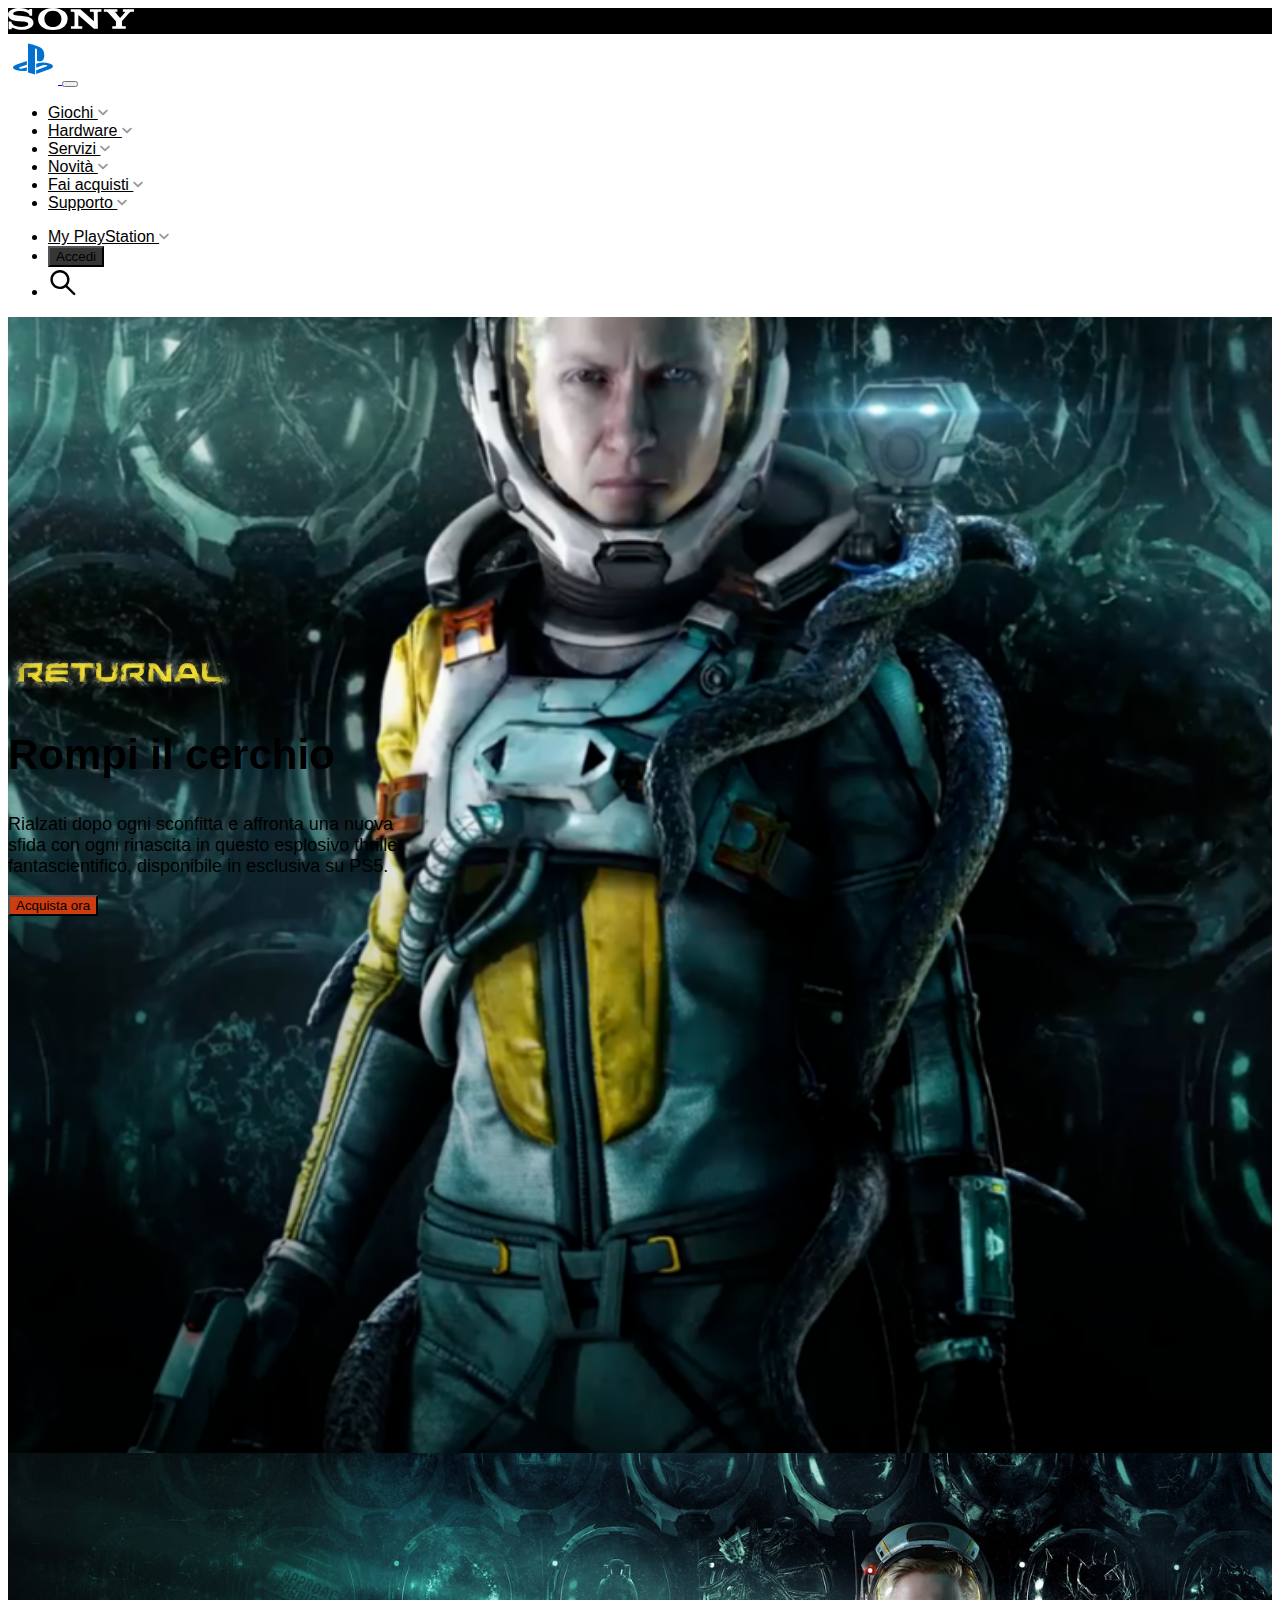
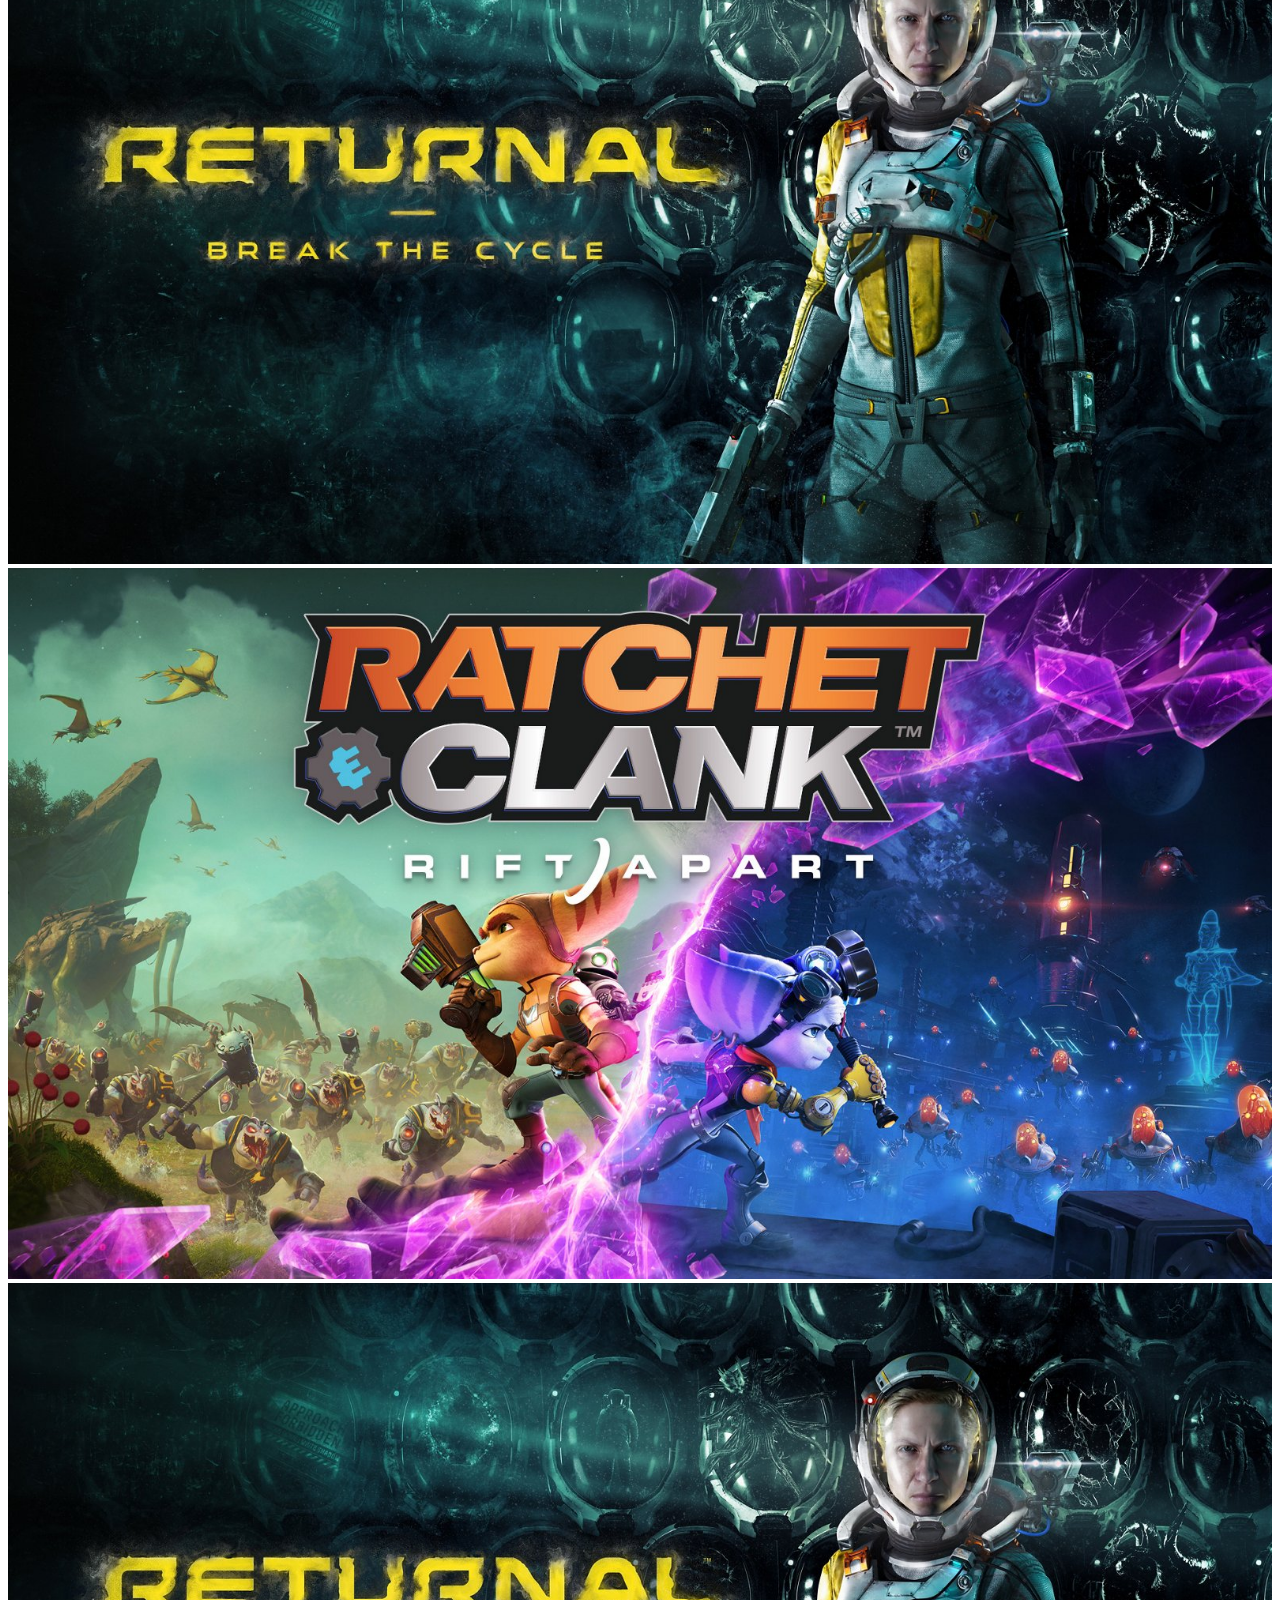
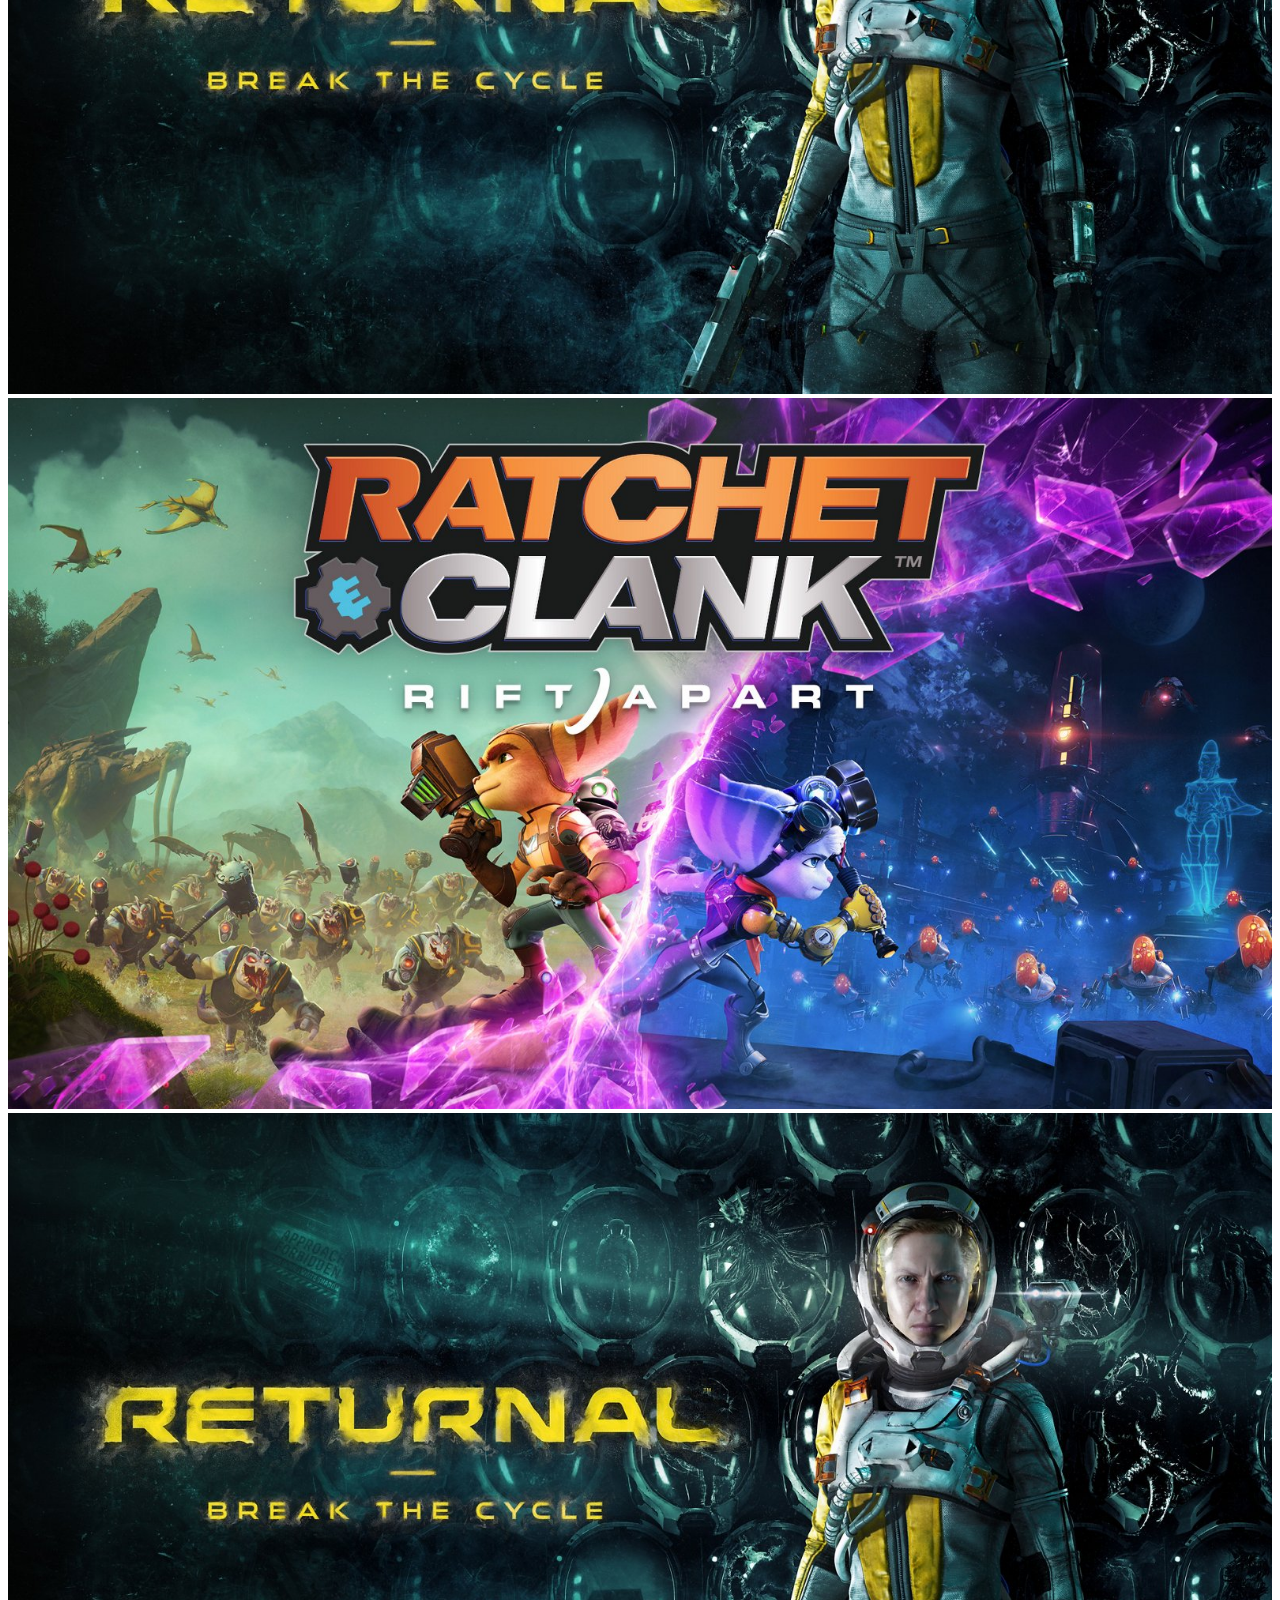
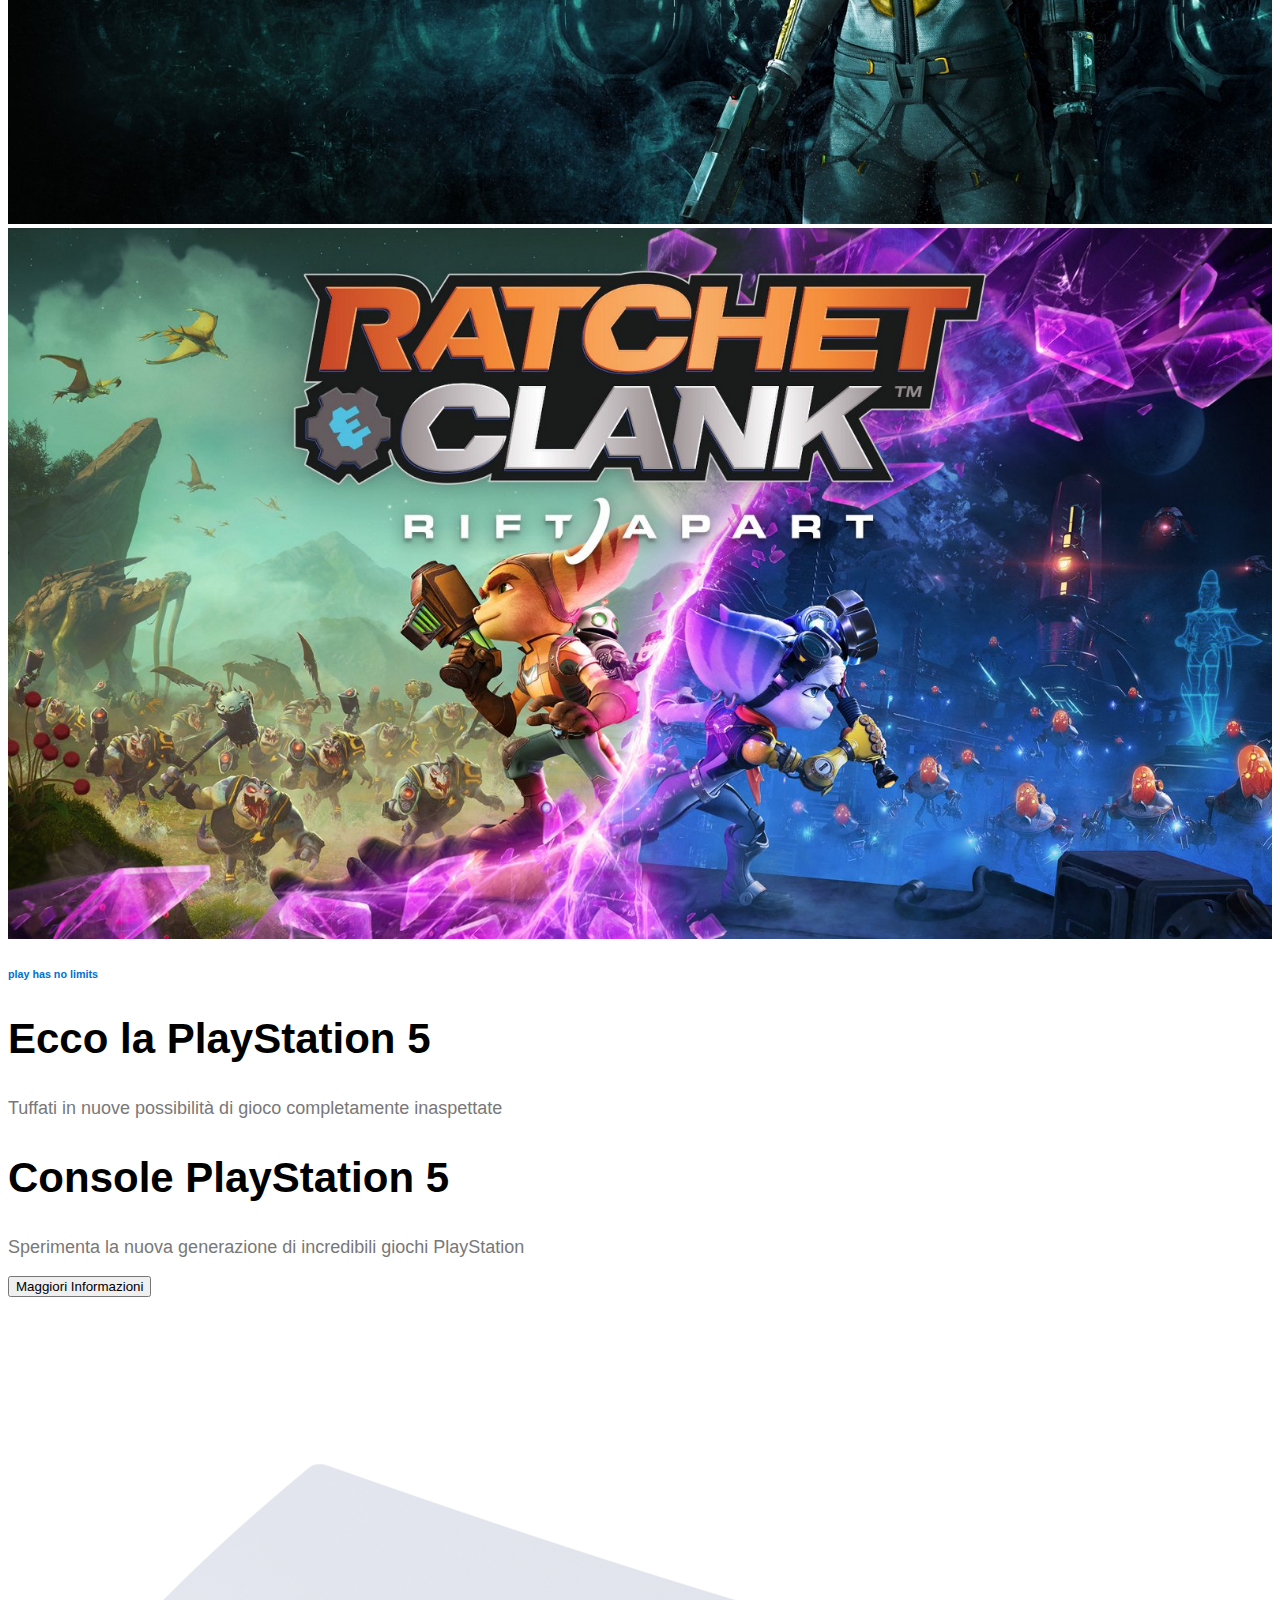
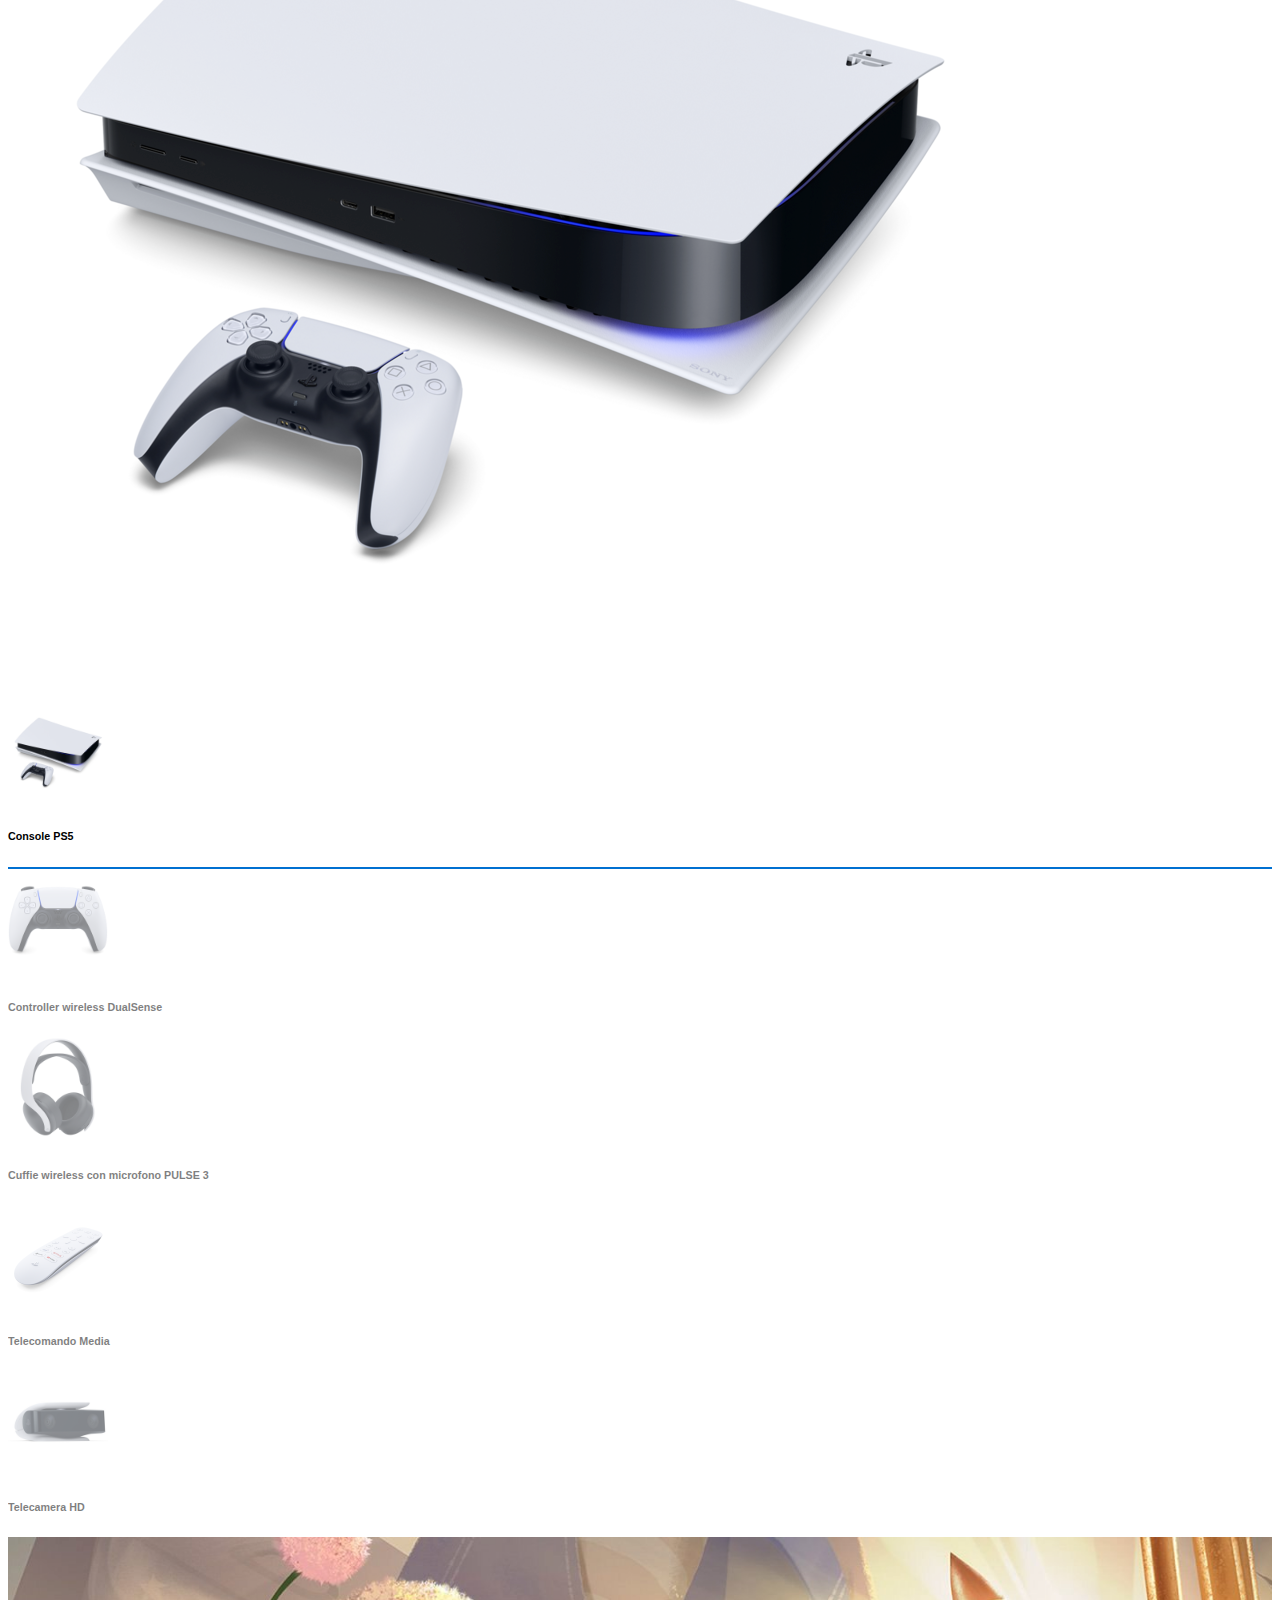
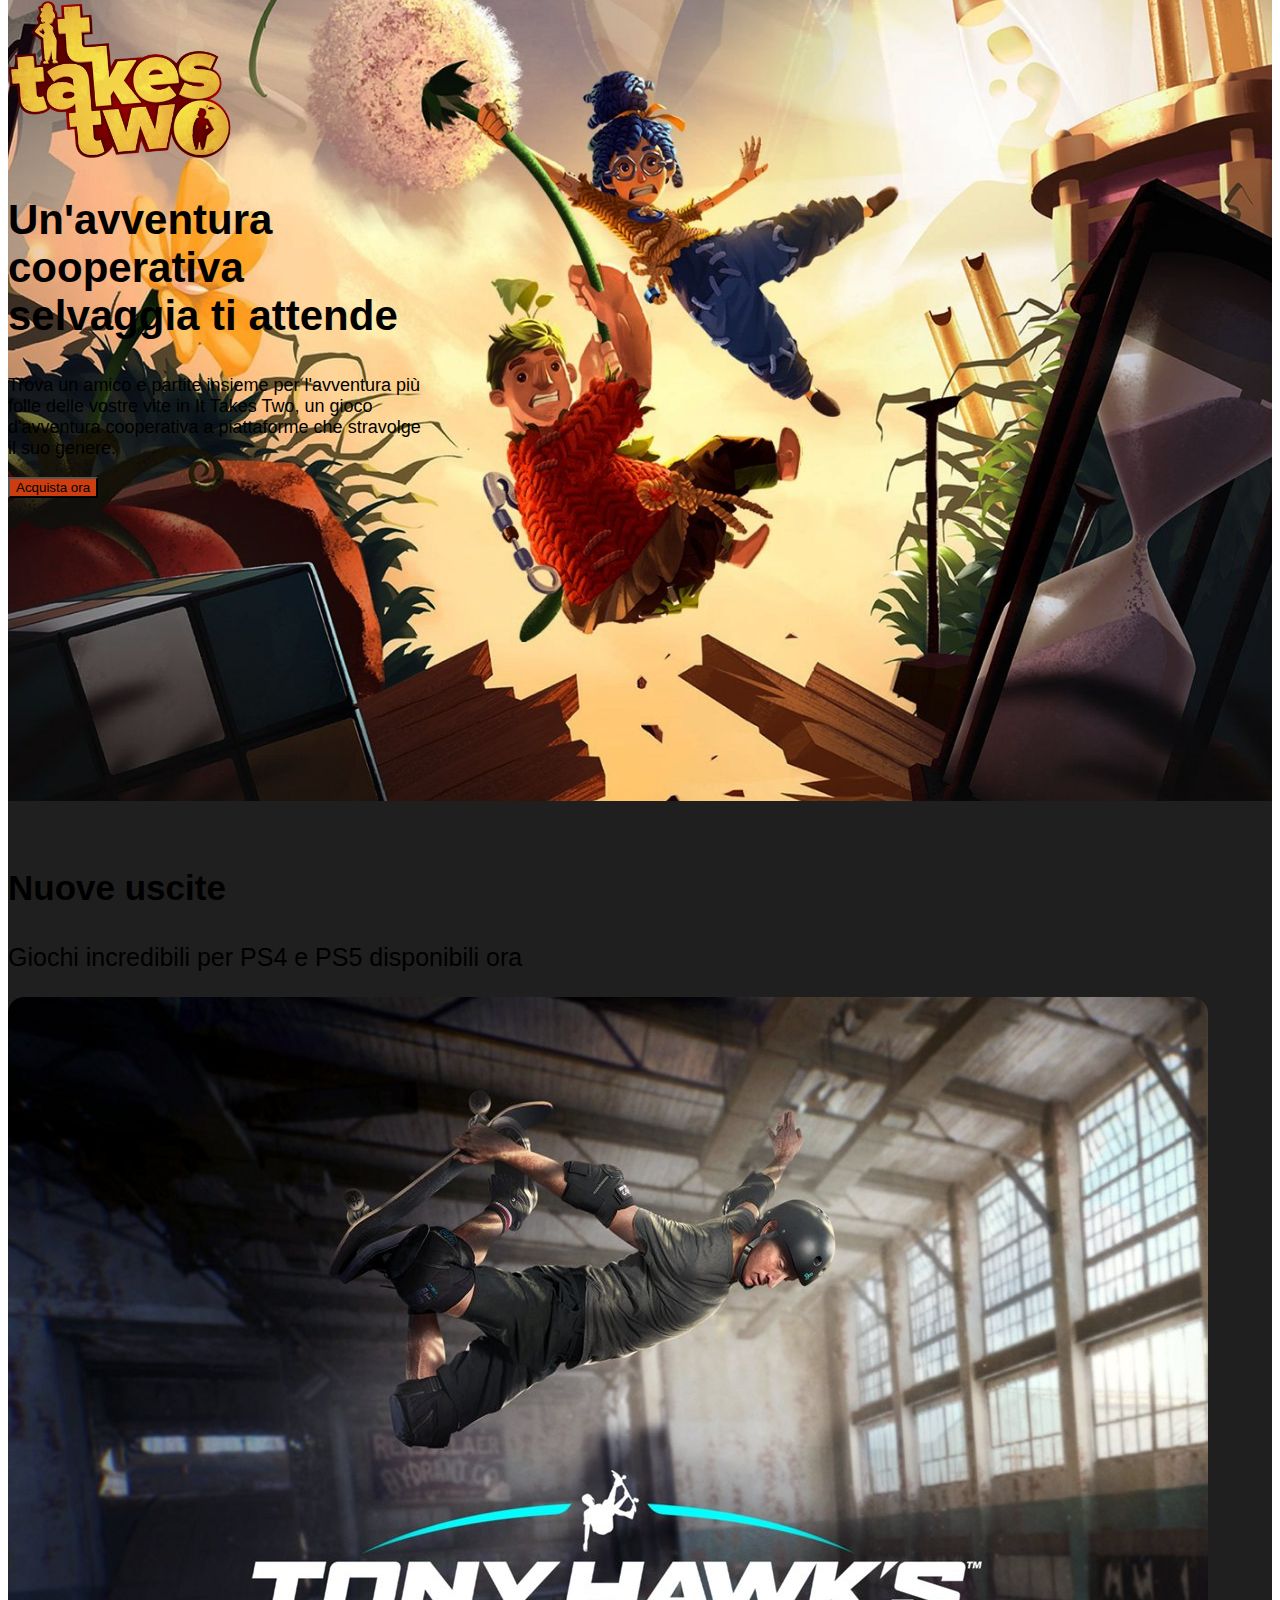
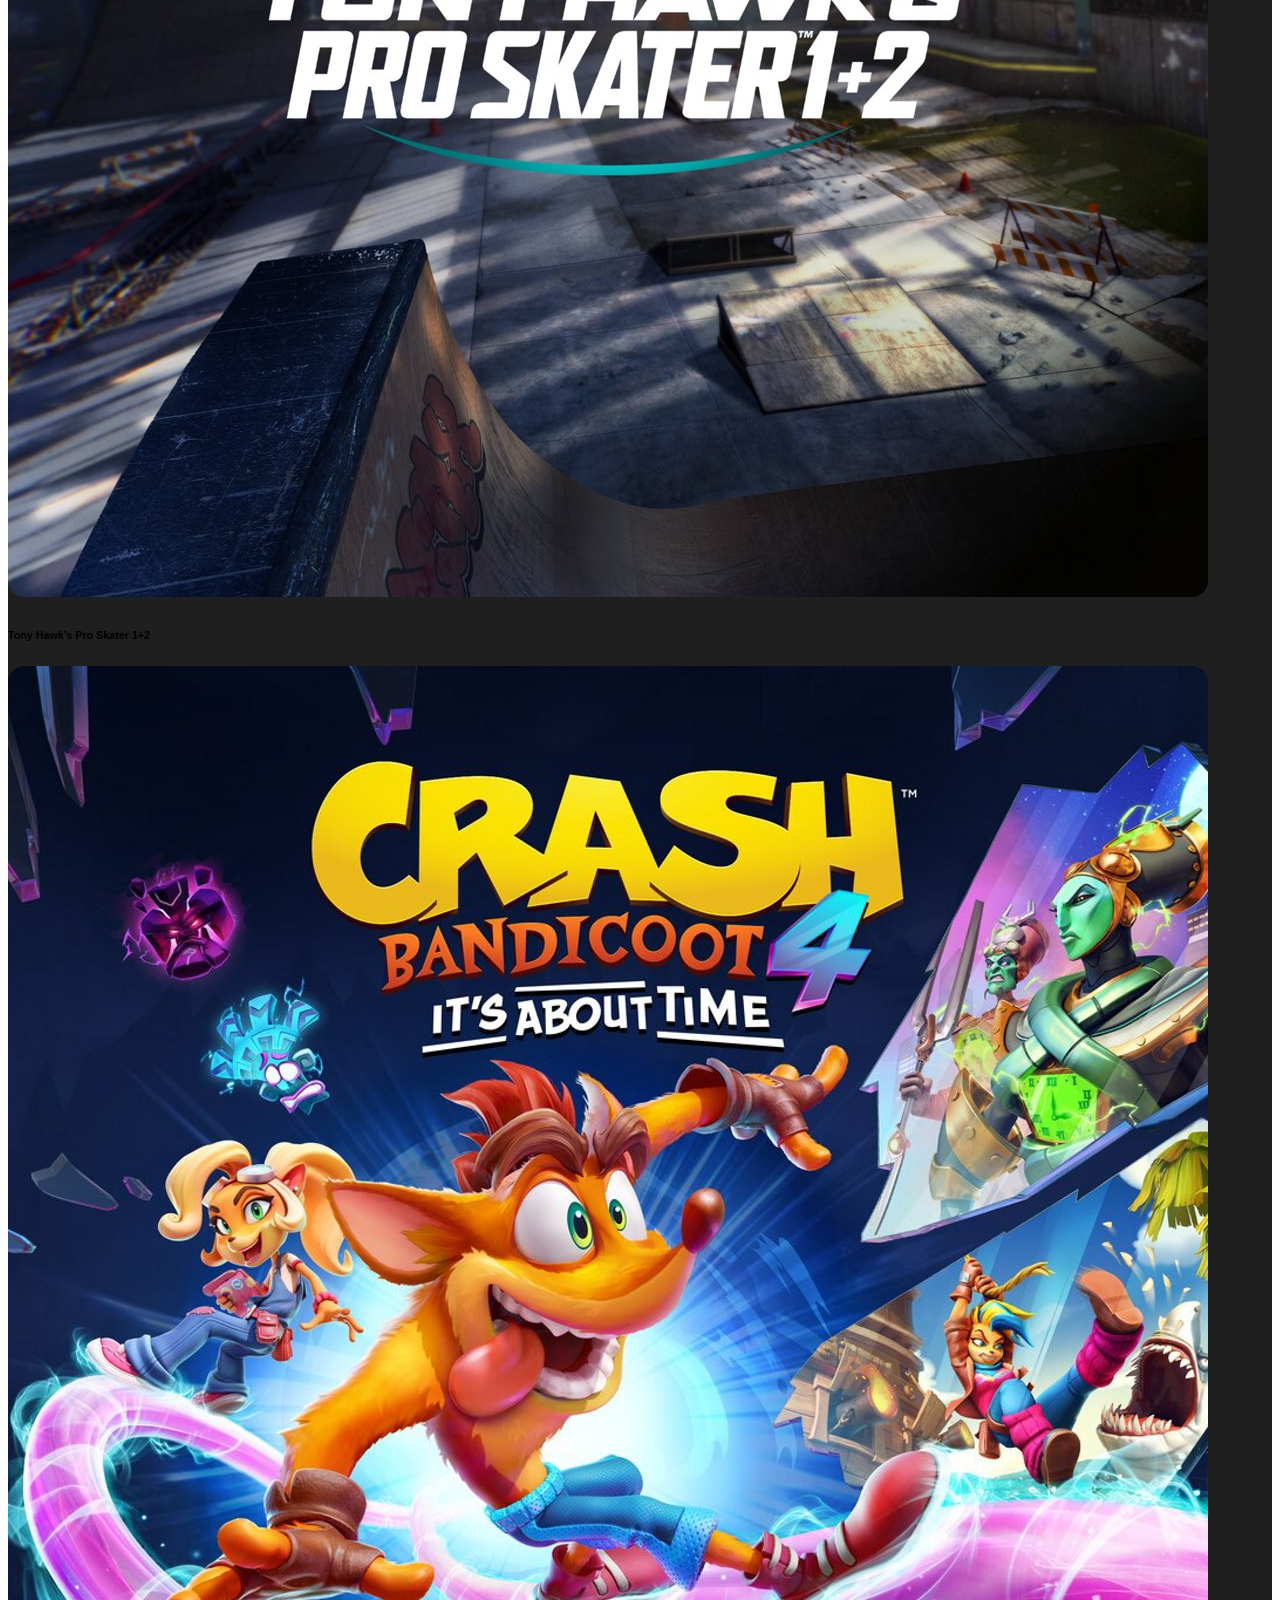
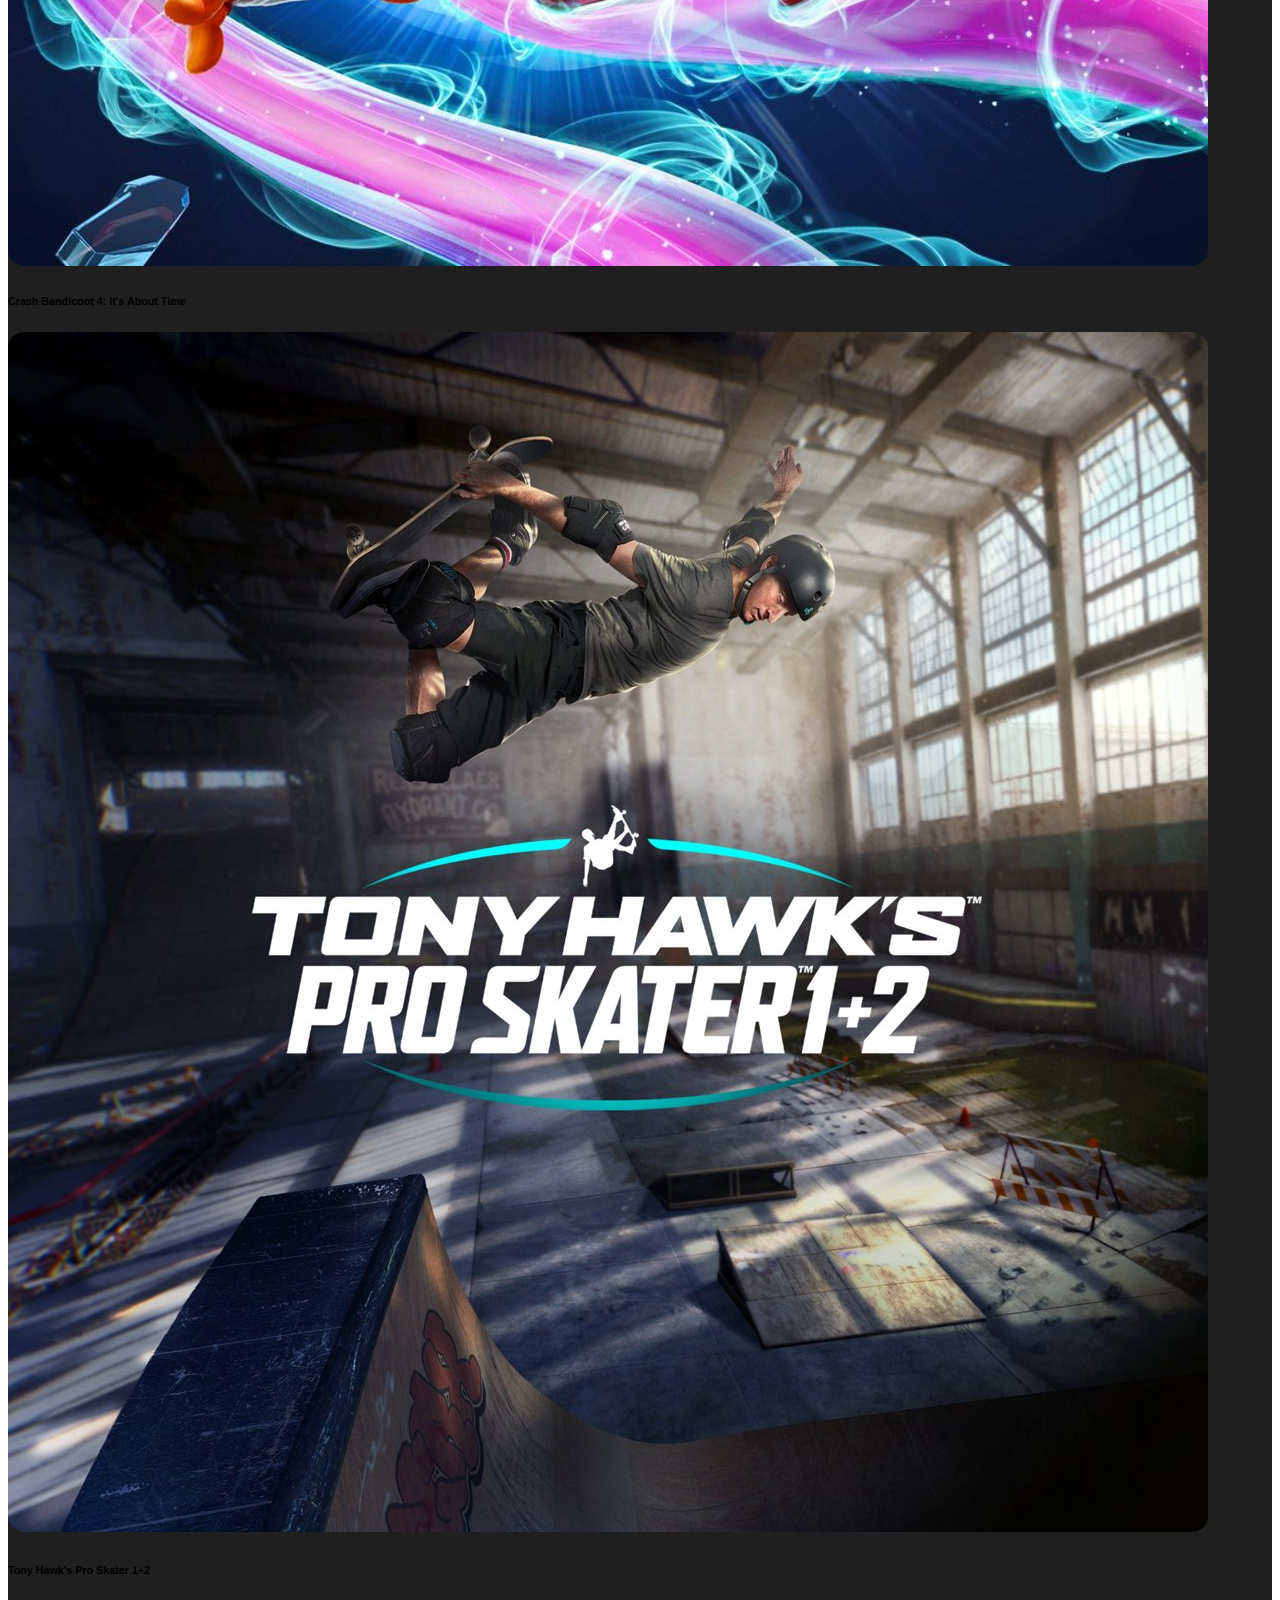
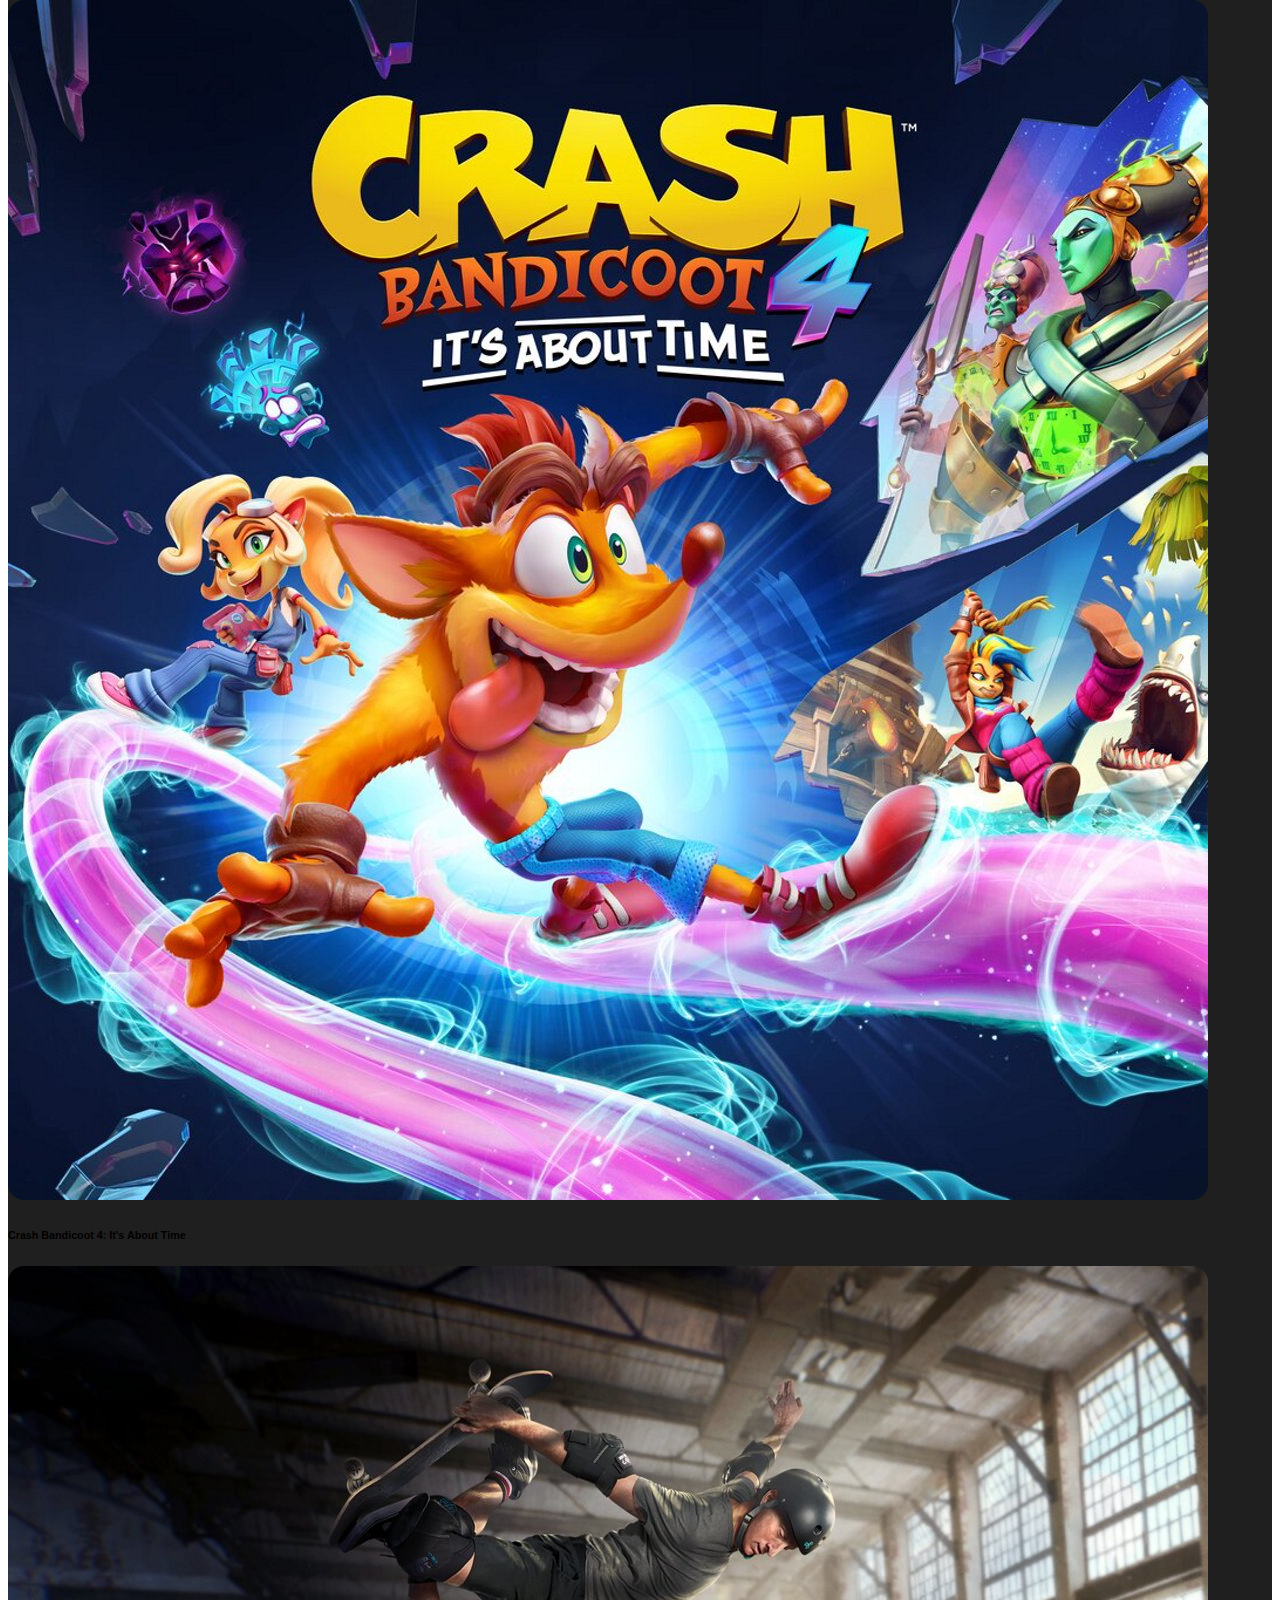
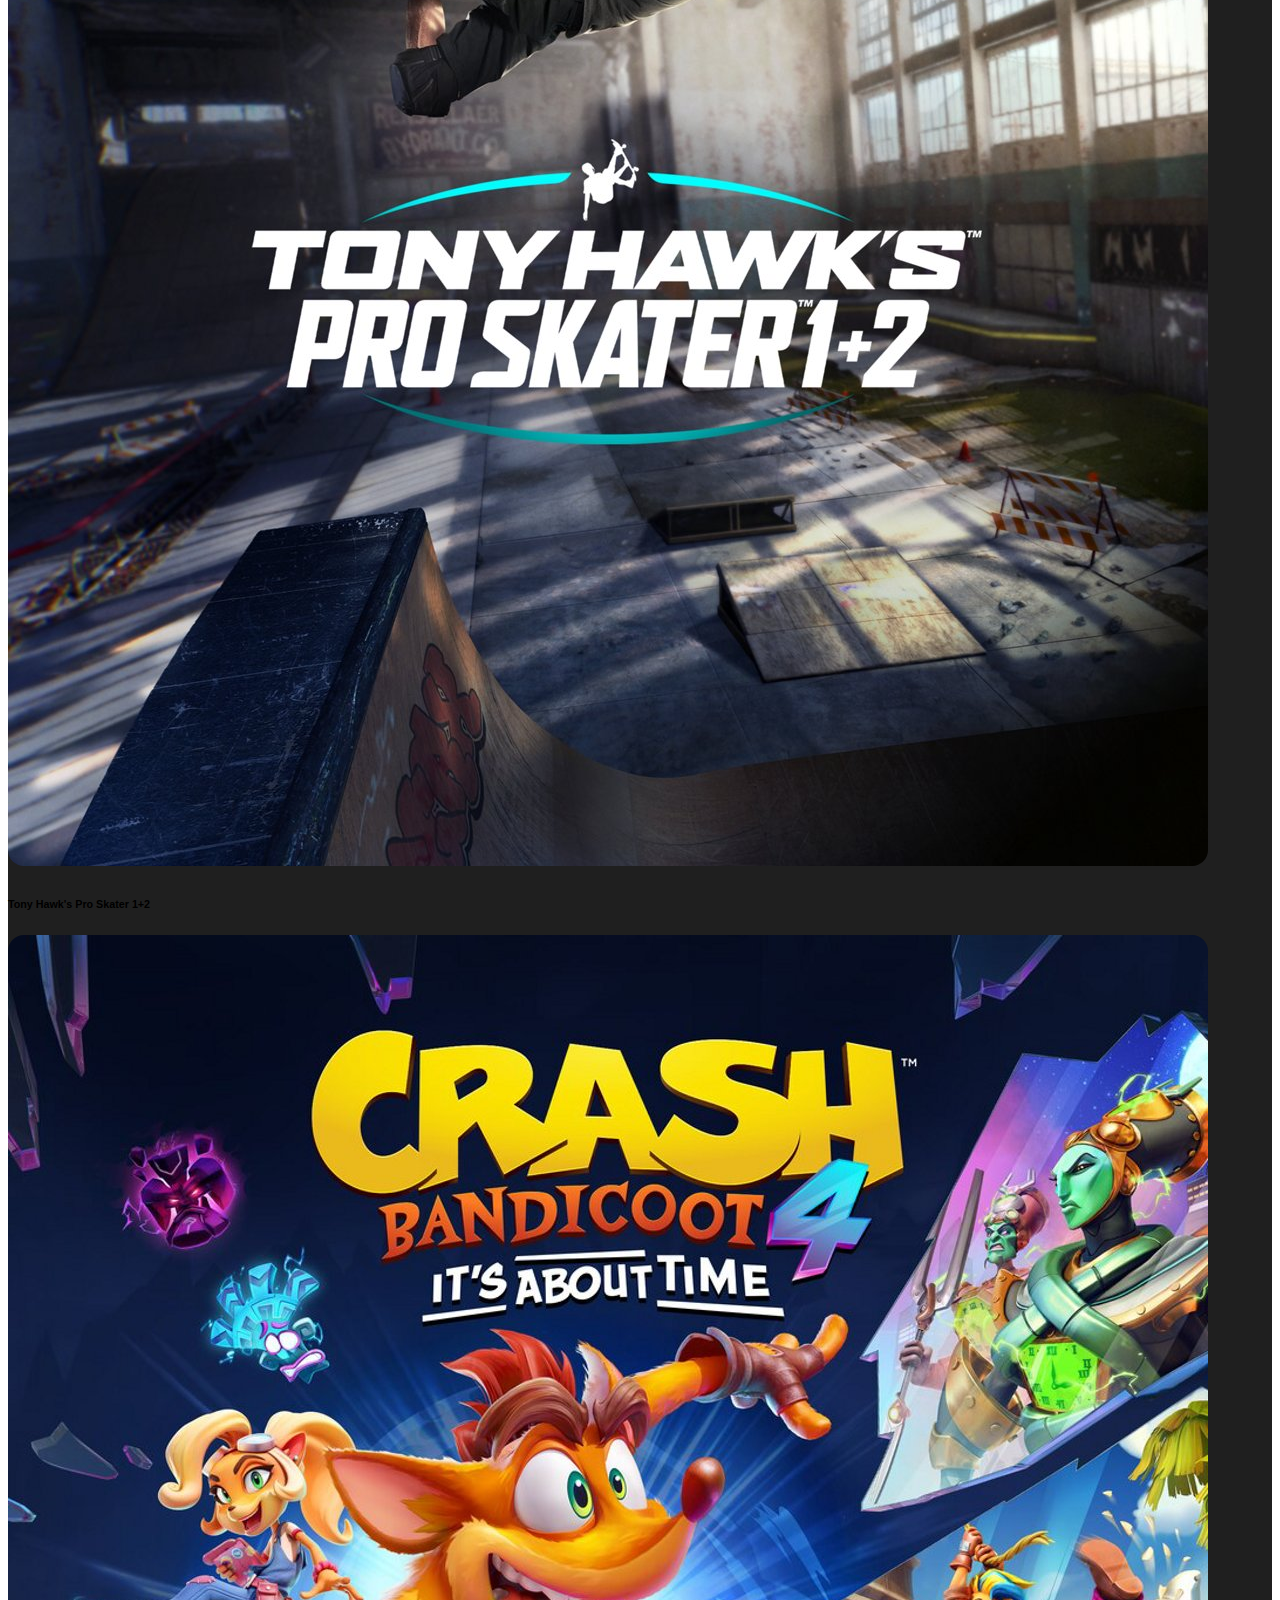
==== index.html @ 647ecffd "Playstation: Add new release section +  fix tm bug" ====
<!DOCTYPE html>
<html lang="en">

<head>
    <meta charset="UTF-8">
    <meta http-equiv="X-UA-Compatible" content="IE=edge">
    <meta name="viewport" content="width=device-width, initial-scale=1.0">
    <title>Playstation</title>
    <!-- CDN BootStrap -->
    <link href="https://cdn.jsdelivr.net/npm/bootstrap@5.2.1/dist/css/bootstrap.min.css" rel="stylesheet"
        integrity="sha384-iYQeCzEYFbKjA/T2uDLTpkwGzCiq6soy8tYaI1GyVh/UjpbCx/TYkiZhlZB6+fzT" crossorigin="anonymous">
    <!-- CDN FontAwesome -->
    <link rel="stylesheet" href="https://use.fontawesome.com/releases/v5.1.1/css/all.css"
        integrity="sha384-O8whS3fhG2OnA5Kas0Y9l3cfpmYjapjI0E4theH4iuMD+pLhbf6JI0jIMfYcK3yZ" crossorigin="anonymous">
    <!-- My style -->
    <link rel="stylesheet" href="./assets/css/style.css">
</head>

<body>
    <header id="site_header">
        <div class="header_top text-end p-1 p-md-2 p-lg-3">
            <img src="./assets/img/sony_logo.svg" alt="">
        </div>
        <nav class="navbar navbar-expand-lg bg_white">
            <div class="container-fluid">
                <a class="navbar-brand" href="#">
                    <img src="./assets/img/play_logo.svg" alt="">
                </a>
                <button class="navbar-toggler" type="button" data-bs-toggle="collapse"
                    data-bs-target="#navbarSupportedContent" aria-controls="navbarSupportedContent"
                    aria-expanded="false" aria-label="Toggle navigation">
                    <span class="navbar-toggler-icon"></span>
                </button>
                <div class="collapse navbar-collapse" id="navbarSupportedContent">
                    <ul class="navbar-nav me-auto">
                        <li class="nav-item">
                            <a class="nav-link text_black" href="#">Giochi <img
                                    src="./assets/img/chevron-down-solid.svg" alt=""></a>
                        </li>
                        <li class="nav-item">
                            <a class="nav-link text_black" href="#">Hardware <img
                                    src="./assets/img/chevron-down-solid.svg" alt=""></a>
                        </li>
                        <li class="nav-item">
                            <a class="nav-link text_black" href="#">Servizi <img
                                    src="./assets/img/chevron-down-solid.svg" alt=""></a>
                        </li>
                        <li class="nav-item">
                            <a class="nav-link text_black" href="#">Novità <img
                                    src="./assets/img/chevron-down-solid.svg" alt=""></a>
                        </li>
                        <li class="nav-item">
                            <a class="nav-link text_black" href="#">Fai acquisti <img
                                    src="./assets/img/chevron-down-solid.svg" alt=""></a>
                        </li>
                        <li class="nav-item">
                            <a class="nav-link text_black" href="#">Supporto <img
                                    src="./assets/img/chevron-down-solid.svg" alt=""></a>
                        </li>
                    </ul>
                    <ul class="navbar-nav ms-auto align-items-baseline">
                        <li class="nav-item">
                            <a class="nav-link text_black" href="#">My PlayStation <img
                                    src="./assets/img/chevron-down-solid.svg" alt=""></a>
                        </li>
                        <li class="nav-item">
                            <a class="nav-link" href="#">
                                <button type="button" class="btn rounded-pill btn-dark btn_login">Accedi</button>
                            </a>
                        </li>
                        <li class="nav-item">
                            <a class="nav-link" href="#"><img class="lens" src="./assets/img/lens.svg" alt=""></a>
                        </li>
                    </ul>
                </div>
            </div>
        </nav>
    </header>
    <!-- /#site_header -->
    <main id="site_main">
        <section class="jumbotron text-white">
            <div class="container">
                <img src="./assets/img/returnal-hero-banner-logo.png" alt="">
                <div class="jumbo_text">
                    <h2 class="my-5">Rompi il cerchio</h2>
                    <p class="p_size">Rialzati dopo ogni sconfitta e affronta una nuova sfida con ogni rinascita in
                        questo esplosivo thriller fantascientifico, disponibile in esclusiva su PS5.</p>
                    <button type="button" class="btn btn-lg rounded-pill btn-danger btn_accent mt-5 mt-lg-4">Acquista
                        ora</button>
                </div>
            </div>
        </section>
        <!-- /.jumbotron -->
        <div class="carosel py-5">
            <div class="container">
                <div class="row row-cols-2 row-cols-sm-3 row-cols-lg-6 gy-3">
                    <div class="col">
                        <div class="game rounded-5 border-primary border border-2 p-1">
                            <img src="./assets/img/returnal-listing-thumb-01-ps5.jpg" class="rounded-5" alt="">
                        </div>
                    </div>
                    <div class="col">
                        <div class="game">
                            <img src="./assets/img/ratchet-and-clank-rift-apart-keyart.jpg" class="rounded-5" alt="">
                        </div>
                    </div>
                    <div class="col">
                        <div class="game">
                            <img src="./assets/img/returnal-listing-thumb-01-ps5.jpg" class="rounded-5" alt="">
                        </div>
                    </div>
                    <div class="col">
                        <div class="game">
                            <img src="./assets/img/ratchet-and-clank-rift-apart-keyart.jpg" class="rounded-5" alt="">
                        </div>
                    </div>
                    <div class="col">
                        <div class="game">
                            <img src="./assets/img/returnal-listing-thumb-01-ps5.jpg" class="rounded-5" alt="">
                        </div>
                    </div>
                    <div class="col">
                        <div class="game">
                            <img src="./assets/img/ratchet-and-clank-rift-apart-keyart.jpg" class="rounded-5" alt="">
                        </div>
                    </div>
                </div>
            </div>
        </div>
        <!-- /.carosel -->
        <section class="play5 text-center mb-5">
            <h6 class="text-uppercase text_primary">play has no limits</h6>
            <h2>Ecco la PlayStation 5</h2>
            <p class="p_gray p_size pt-3">Tuffati in nuove possibilità di gioco completamente inaspettate</p>
            <div class="container">
                <div class="row">
                    <div class="col-12 col-md-4">
                        <div class="play5_text text-start">
                            <h2 class="mt-5">Console PlayStation 5</h2>
                            <p class="p_gray p_size py-3">Sperimenta la nuova generazione di incredibili giochi
                                PlayStation</p>
                            <button type="button" class="btn rounded-pill btn-primary">Maggiori Informazioni</button>
                        </div>
                    </div>
                    <div class="col-12 col-md-8">
                        <div class="console">
                            <img src="./assets/img/playstation-5-thumb.png" alt="">
                        </div>
                    </div>
                </div>
                <div class="row row-cols-3 row-cols-md-5">
                    <div class="col active">
                        <div class="play5_thumb active">
                            <img src="./assets/img/playstation-5-thumb.png" alt="">
                            <h6 class="my-2">Console PS5</h6>
                        </div>
                    </div>
                    <div class="col">
                        <div class="play5_thumb opacity">
                            <img src="./assets/img/joypad-thumb.png" alt="">
                            <h6 class="my-2">Controller wireless DualSense<i class="fas fa-trademark"></i></h6>
                        </div>
                    </div>
                    <div class="col">
                        <div class="play5_thumb opacity">
                            <img src="./assets/img/headset-thumb.png" alt="">
                            <h6 class="my-2">Cuffie wireless con microfono PULSE 3<i class="fas fa-trademark"></i></h6>
                        </div>
                    </div>
                    <div class="col">
                        <div class="play5_thumb opacity">
                            <img src="./assets/img/remote-thumb.png" alt="">
                            <h6 class="my-2">Telecomando Media</h6>
                        </div>
                    </div>
                    <div class="col">
                        <div class="play5_thumb opacity">
                            <img src="./assets/img/camera-thumb.jpg" alt="">
                            <h6 class="my-2">Telecamera HD</h6>
                        </div>
                    </div>
                </div>
            </div>
        </section>
        <!-- /.play5 -->
        <section class="takes_two text-white">
            <div class="container">
                <img src="./assets/img/it-takes-two-logo.png" alt="">
                <div class="jumbo_text">
                    <h2 class="my-5">Un'avventura cooperativa selvaggia ti attende</h2>
                    <p class="p_size">Trova un amico e partite insieme per l'avventura più folle delle vostre vite in It
                        Takes Two, un gioco d'avventura cooperativa a piattaforme che stravolge il suo genere.</p>
                    <button type="button" class="btn btn-lg rounded-pill btn-danger btn_accent mt-5 mt-lg-4">Acquista
                        ora</button>
                </div>
            </div>
        </section>
        <!-- /.takestwo -->
        <section class="new_releases text-white">
            <div class="container">
                <h3>Nuove uscite</h3>
                <p class="pb-2 pb-md-4">Giochi incredibili per PS4 e PS5 disponibili ora</p>
                <div class="row row-cols-2 row-cols-sm-3 row-cols-lg-6 gy-5">
                    <div class="col">
                        <div class="img_release">
                            <img src="./assets/img/tony-hawks-pro-skater-1-2-store-art.jpg" alt="">
                            <h6 class="pt-2">Tony Hawk's<i class="fas fa-trademark"></i> Pro Skater<i class="fas fa-trademark"></i> 1+2</h6>
                        </div>
                    </div>
                    <div class="col">
                        <div class="img_release">
                            <img src="./assets/img/crash-bandicoot-4-its-about-time-store-art.jpg" alt="">
                            <h6 class="pt-2">Crash Bandicoot 4: It's About Time</h6>
                        </div>
                    </div>
                    <div class="col">
                        <div class="img_release">
                            <img src="./assets/img/tony-hawks-pro-skater-1-2-store-art.jpg" alt="">
                            <h6 class="pt-2">Tony Hawk's<i class="fas fa-trademark"></i> Pro Skater<i class="fas fa-trademark"></i> 1+2</h6>
                        </div>
                    </div>
                    <div class="col">
                        <div class="img_release">
                            <img src="./assets/img/crash-bandicoot-4-its-about-time-store-art.jpg" alt="">
                            <h6 class="pt-2">Crash Bandicoot 4: It's About Time</h6>
                        </div>
                    </div>
                    <div class="col">
                        <div class="img_release">
                            <img src="./assets/img/tony-hawks-pro-skater-1-2-store-art.jpg" alt="">
                            <h6 class="pt-2">Tony Hawk's<i class="fas fa-trademark"></i> Pro Skater<i class="fas fa-trademark"></i> 1+2</h6>
                        </div>
                    </div>
                    <div class="col">
                        <div class="img_release">
                            <img src="./assets/img/crash-bandicoot-4-its-about-time-store-art.jpg" alt="">
                            <h6 class="pt-2">Crash Bandicoot 4: It's About Time</h6>
                        </div>
                    </div>
                    <div class="col">
                        <div class="img_release">
                            <img src="./assets/img/tony-hawks-pro-skater-1-2-store-art.jpg" alt="">
                            <h6 class="pt-2">Tony Hawk's<i class="fas fa-trademark"></i> Pro Skater<i class="fas fa-trademark"></i> 1+2</h6>
                        </div>
                    </div>
                    <div class="col">
                        <div class="img_release">
                            <img src="./assets/img/crash-bandicoot-4-its-about-time-store-art.jpg" alt="">
                            <h6 class="pt-2">Crash Bandicoot 4: It's About Time</h6>
                        </div>
                    </div>
                    <div class="col">
                        <div class="img_release">
                            <img src="./assets/img/tony-hawks-pro-skater-1-2-store-art.jpg" alt="">
                            <h6 class="pt-2">Tony Hawk's<i class="fas fa-trademark"></i> Pro Skater<i class="fas fa-trademark"></i> 1+2</h6>
                        </div>
                    </div>
                    <div class="col">
                        <div class="img_release">
                            <img src="./assets/img/crash-bandicoot-4-its-about-time-store-art.jpg" alt="">
                            <h6 class="pt-2">Crash Bandicoot 4: It's About Time</h6>
                        </div>
                    </div>
                    <div class="col">
                        <div class="img_release">
                            <img src="./assets/img/tony-hawks-pro-skater-1-2-store-art.jpg" alt="">
                            <h6 class="pt-2">Tony Hawk's<i class="fas fa-trademark"></i> Pro Skater<i class="fas fa-trademark"></i> 1+2</h6>
                        </div>
                    </div>
                    <div class="col">
                        <div class="img_release">
                            <img src="./assets/img/crash-bandicoot-4-its-about-time-store-art.jpg" alt="">
                            <h6 class="pt-2">Crash Bandicoot 4: It's About Time</h6>
                        </div>
                    </div>
                </div>
            </div>
        </section>
        <!-- /.new_releases -->
        <section class="play4">
            <div class="container">
                <div class="row row-cols-1 row-cols-md-3">
                    <div class="col"></div>
                    <div class="col"></div>
                    <div class="col"></div>
                </div>
            </div>
        </section>
        <!-- /.play4 -->
        <section class="play_plus">
            <div class="container">
                <div class="row">
                    <div class="col"></div>
                    <div class="col d-none d-md-block"></div>
                </div>
            </div>
        </section>
        <!-- /.play_plus -->
        <section class="playstore">
            <div class="container">
                <div class="row row-cols-1 row-cols-md-3">
                    <div class="col"></div>
                    <div class="col"></div>
                    <div class="col"></div>
                </div>
            </div>
        </section>
        <!-- /.playstore -->
        <section class="play_now">
            <div class="container">
                <div class="row">
                    <div class="col"></div>
                    <div class="col d-none d-md-block"></div>
                </div>
            </div>
        </section>
        <!-- /.play_now -->
        <section class="social">
            <div class="container">
                <div class="row row-cols-2 row-cols-sm-4">
                    <div class="col"></div>
                    <div class="col"></div>
                    <div class="col"></div>
                    <div class="col"></div>
                </div>
            </div>
        </section>
        <!-- /.social -->
    </main>
    <!-- /#site_main -->
    <footer id="site_footer">
        <div class="container">
            <div class="row row-cols-1 row-cols-lg-2">
                <div class="col"></div>
                <div class="col">
                    <div class="row row-cols-1 row-cols-md-3">
                        <div class="col"></div>
                        <div class="col"></div>
                        <div class="col"></div>
                    </div>
                </div>
                <div class="col"></div>
            </div>
        </div>
    </footer>
    <!-- /#site_footer -->


    <!-- CDN Javascript -->
    <script src="https://cdn.jsdelivr.net/npm/bootstrap@5.2.1/dist/js/bootstrap.bundle.min.js"
        integrity="sha384-u1OknCvxWvY5kfmNBILK2hRnQC3Pr17a+RTT6rIHI7NnikvbZlHgTPOOmMi466C8"
        crossorigin="anonymous"></script>
</body>

</html>
---- assets/css/style.css ----
/* #region common rules */
:root {
    --ps-primary_footer: #00439C;
    --ps-primary_subtitle: #0070D1;
    --ps-primary_button: #2D64E6;
    --ps-now: #161C3B;
    --ps-accent: #CD3D0F;
    --ps-darker: #000000;
    --ps-dark_exit: #1F1F1F;
    --ps-dark_login: #363636;
    --ps-light_para: #787878;
    --ps-light_plus: #BEBCBB;
    --ps-light_plus_btn: #D9DADC;
    --ps-lighter: #ffffff;
}

img {
    max-width: 100%;
}

body {
    font-family: Arial, Helvetica, sans-serif;
}

h2 {
    font-size: 47px;
}

h3 {
    font-size: 35px;
}

/* #endregion common rules */

/* #region Utilities */

.bg_white {
    background-color: var(--ps-lighter);
}

.text_black {
    color: var(--ps-darker);
}

.btn_login {
    background-color: var(--ps-dark_login);
}

.btn_accent {
    background-color: var(--ps-accent);
}

.p_size {
    font-size: 18px;
}

.p_gray {
    color: var(--ps-light_para);
}

.text_primary {
    color: var(--ps-primary_subtitle);
}

.opacity {
    opacity: 0.5;
}

/* #endregion Utilities */

/* #region Header */
.header_top {
    background-color: var(--ps-darker);
}

.header_top img {
    width: 10%;
}

.nav-item img {
    width: 10px;
}

.nav-link .lens {
    width: 30px;
}

/* #endregion Header */

/* #region Main */
.jumbotron,
.takes_two {
    height: 800px;
    background-repeat: no-repeat;
    background-position: center;
    background-size: cover;
}

.jumbotron {
    background-image: url(../img/jumbo-bg.png);
    padding-top: 21rem;
}

.jumbotron img,
.takes_two img {
    width: 60%;
}

.play5_thumb h6{
    display: none;
}

.play5_thumb.active{
    border-bottom: 2px solid var(--ps-primary_subtitle);
}

.fa-trademark{
    font-size: 9px;
    vertical-align: super;
}

.takes_two {
    background-image: url(../img/it-takes-two-hero-banner-desktop.jpg);
    padding-top: 4rem;
}

.new_releases {
    background-color: var(--ps-dark_exit);
    padding-top: 2rem;
    padding-bottom: 4rem;
}

.new_releases p {
    font-size: 25px;
}

.img_release img{
    border-radius: 1rem;
}

.play_plus {
    background-color: var(--ps-light_plus);
}

.play_now {
    background-color: var(--ps-now);
}


/* #endregion Main */

/* #region Footer */
footer {
    background-color: var(--ps-primary_footer);
}

/* #endregion Footer */

/* #region Debug */
.debug .header_top {
    height: 30px;
}

.debug .navbar {
    height: 50px;
}

.debug .jumbotron {
    height: 400px;
    background-color: pink;
}

.debug .carosel {
    height: 200px;
}

.debug .col {
    height: 40px;
    background-color: red;
    border: 1px solid;
}

.debug .play5 {
    height: 400px;
}

.debug .takes_two {
    height: 400px;
    background-color: #0070D1;
}

/* #endregion Debug */

/* region Responsive */
@media screen and (min-width: 576px) {
    h2 {
        font-size: 41px;
    }
}

@media screen and (min-width: 768px) {
    h2 {
        font-size: 36px;
    }

    h3 {
        font-size: 30px;
    }

    .play5_thumb.active{
        border-bottom: 0;
    }

    .col.active{
        border-bottom: 2px solid var(--ps-primary_subtitle);
    }

    .play5_thumb h6{
        display: block;
    }

    .play5_thumb img {
        width: 100px;
    }

}

@media screen and (min-width: 992px) {

    .jumbotron img,
    .takes_two img {
        width: 225px;
    }

    .jumbotron p,
    .takes_two p,
    .takes_two h2 {
        width: 33%;
    }

    h2 {
        font-size: 42px;
    }

    .play5 .col-12.col-md-4 {
        align-self: center;
    }

    h3 {
        font-size: 35px;
    }
}

/* #endregion Responsive */
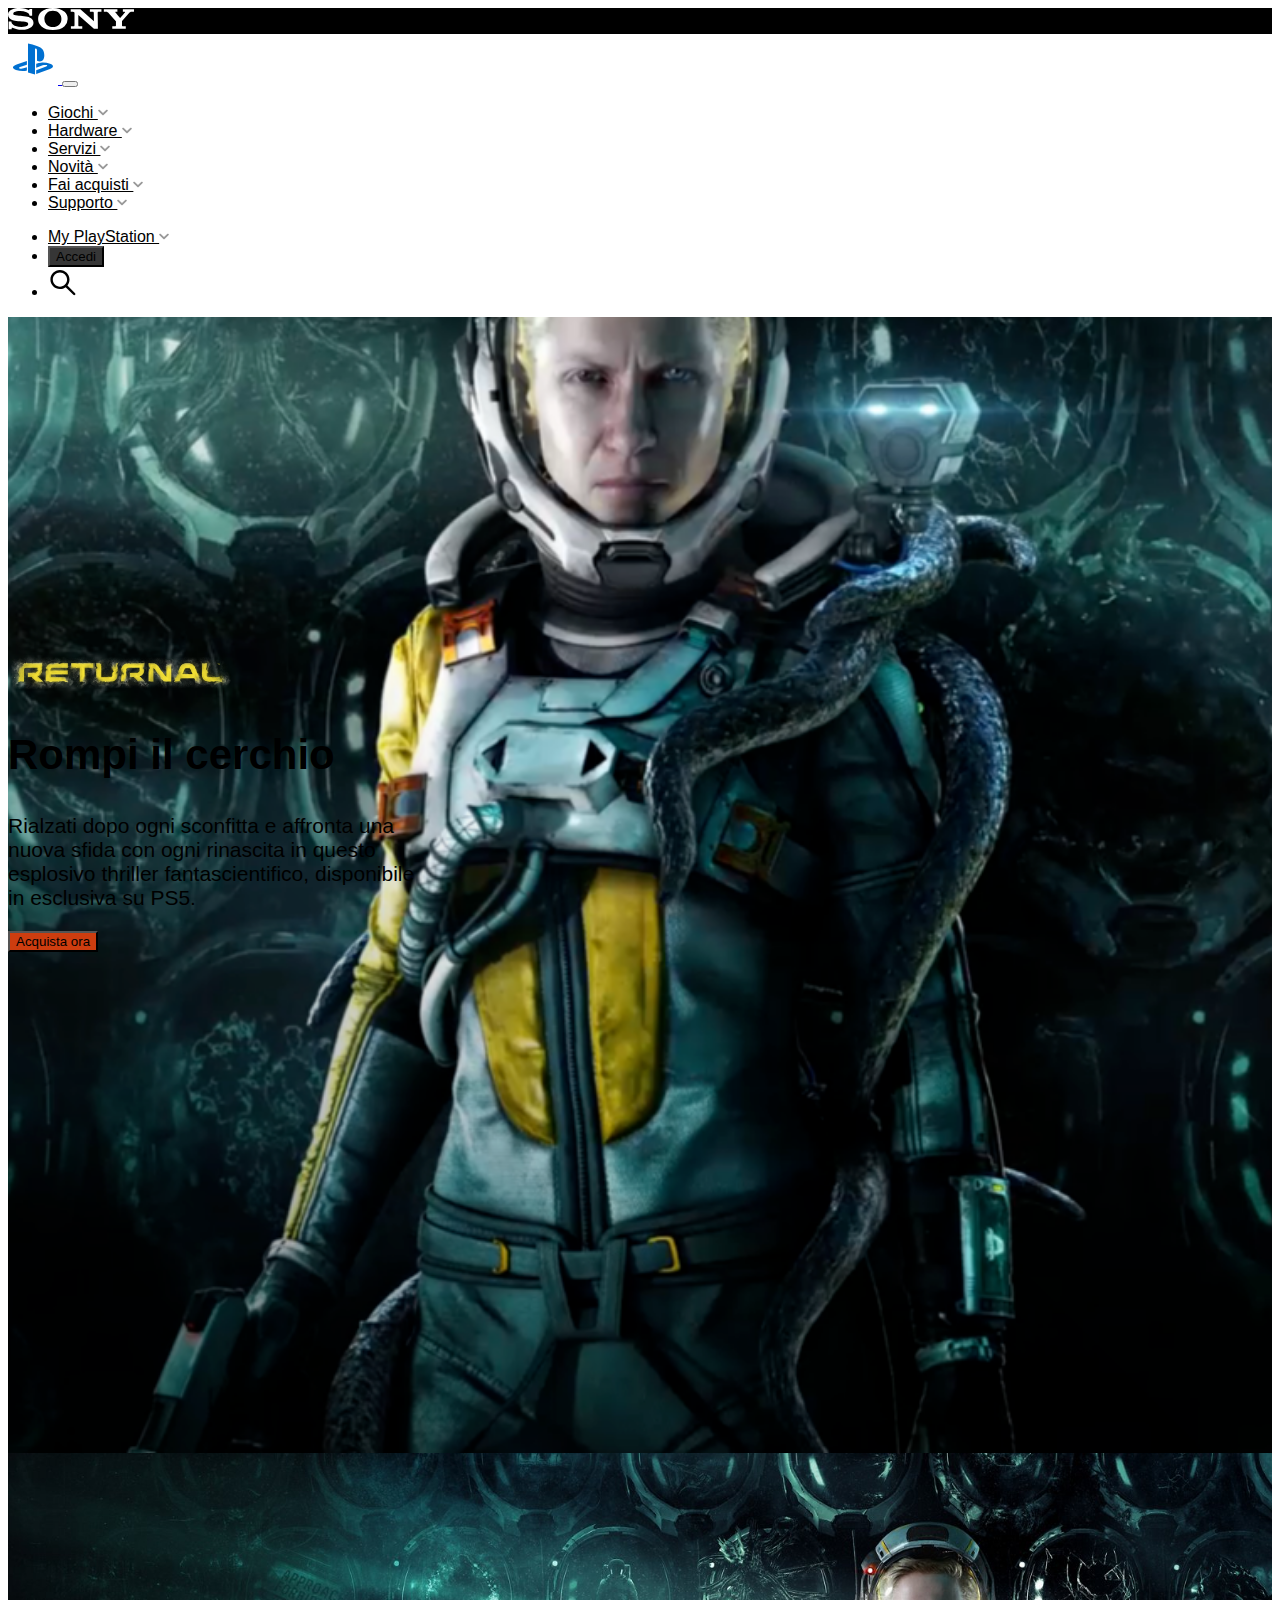
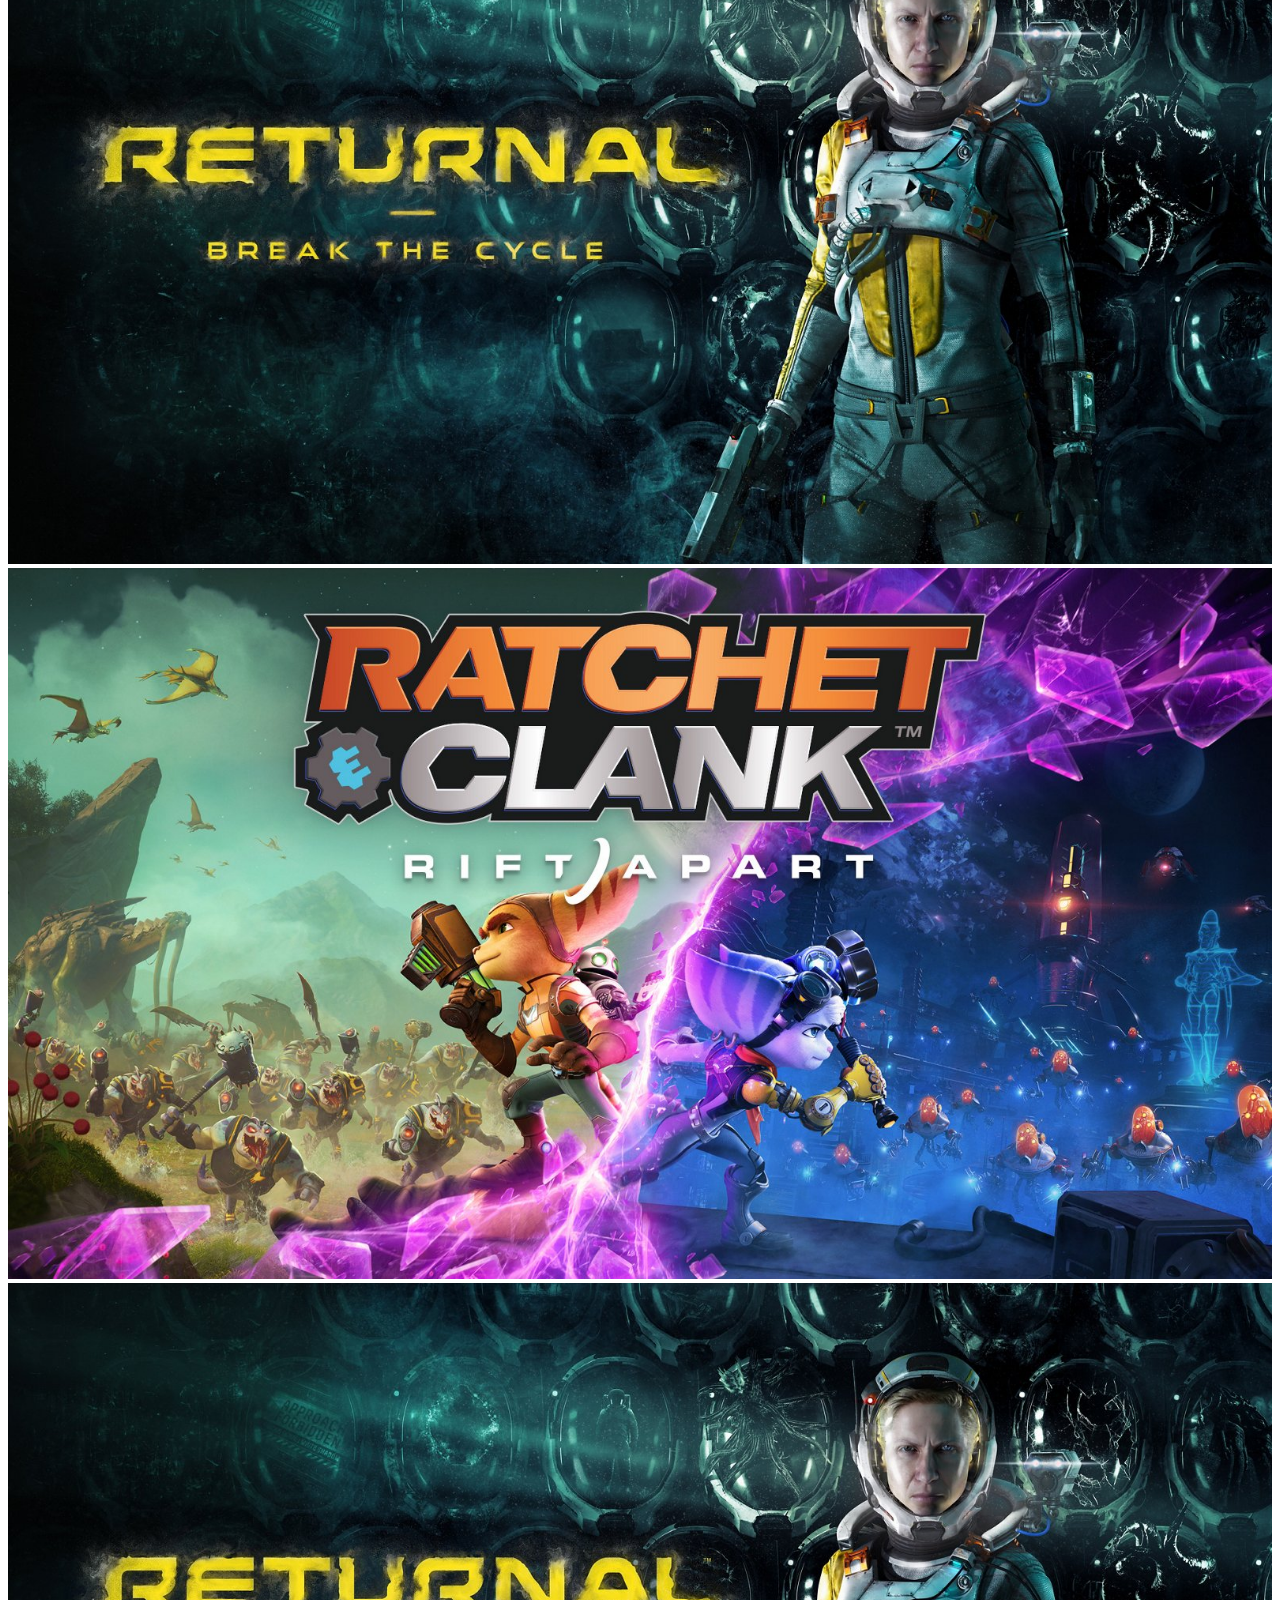
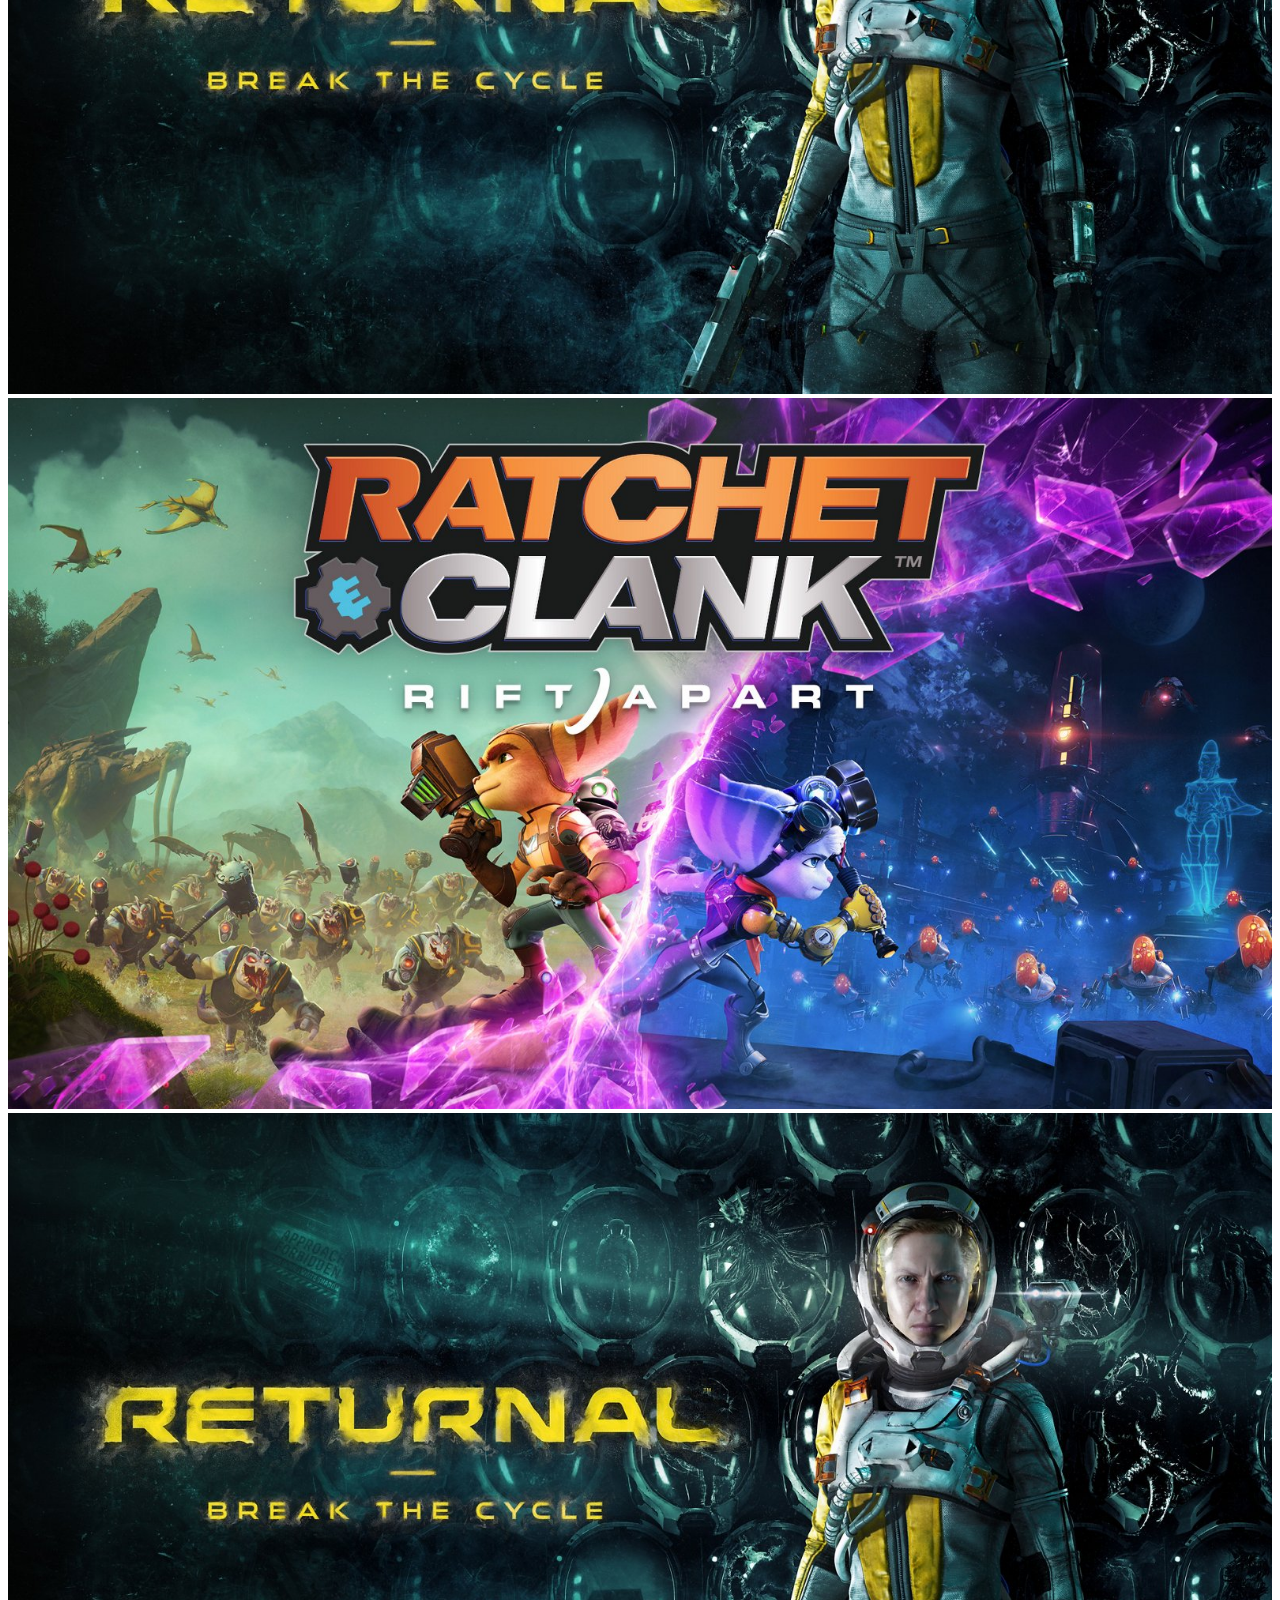
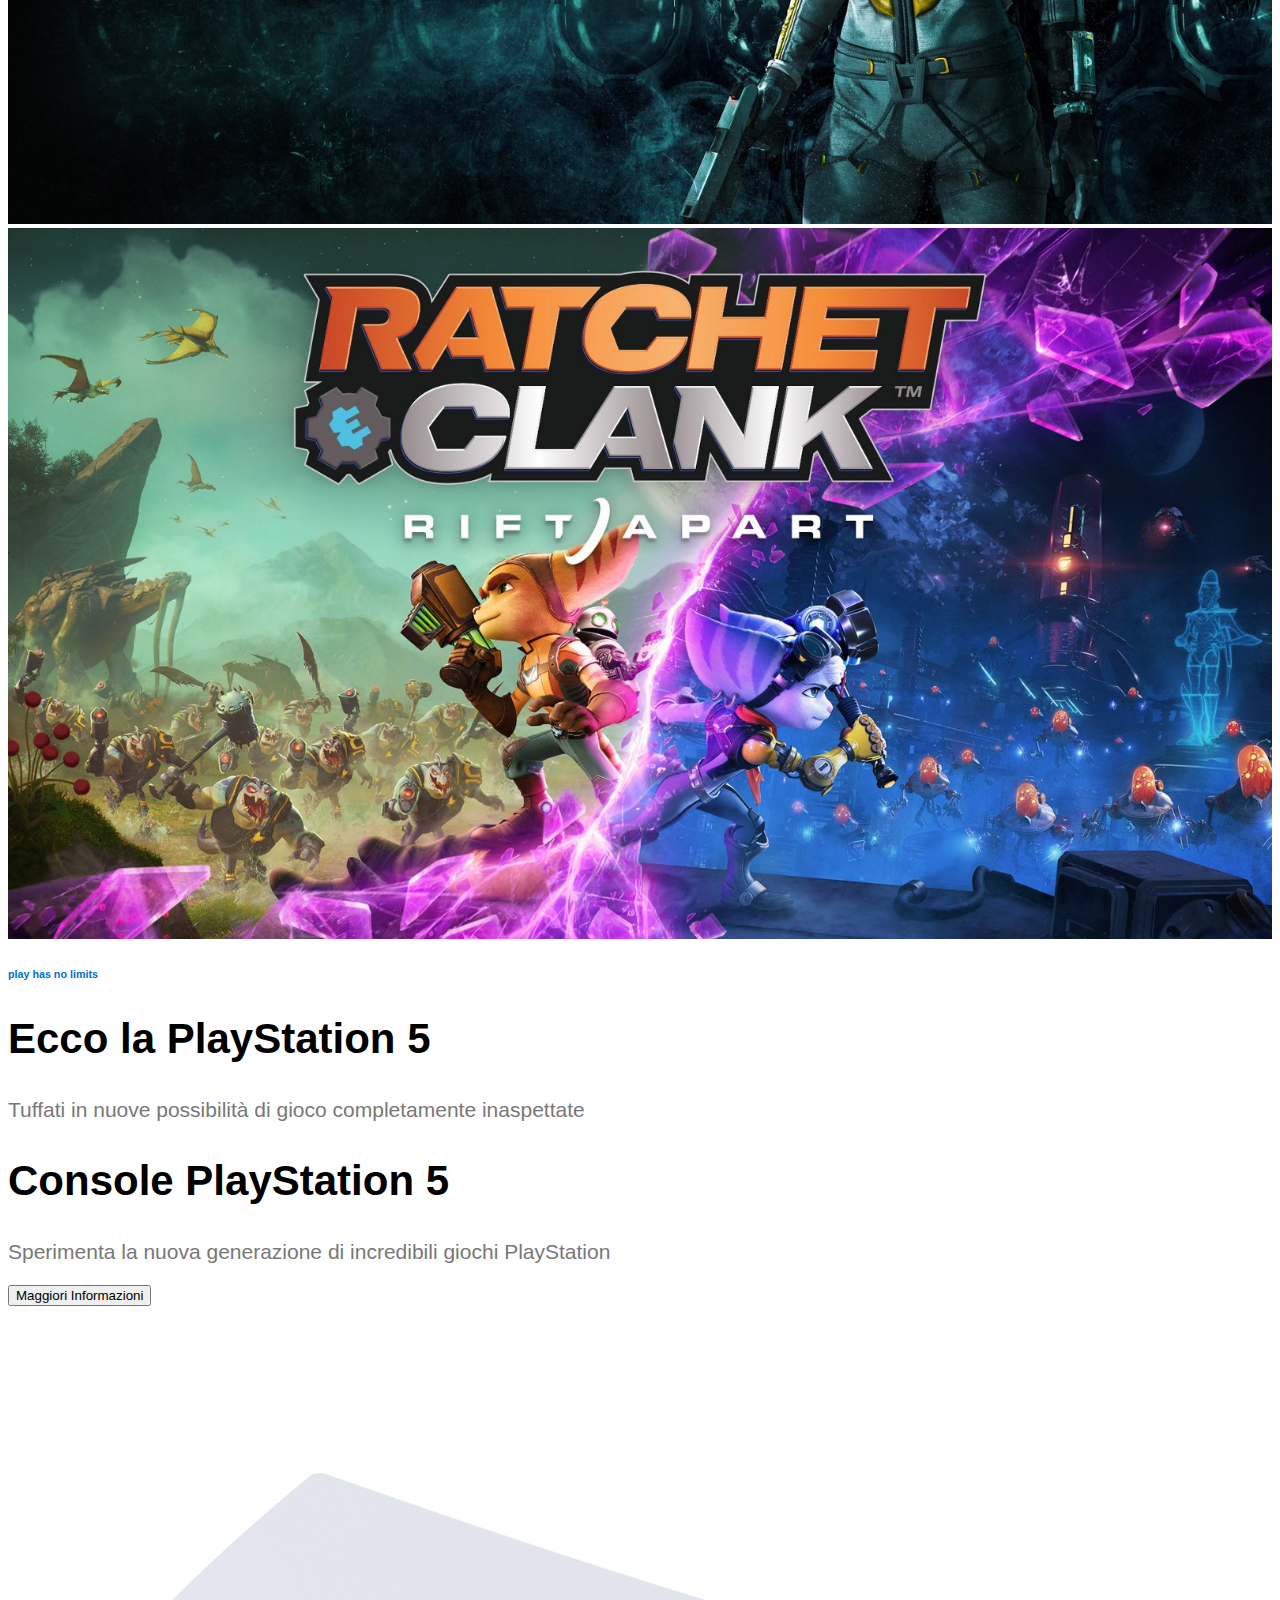
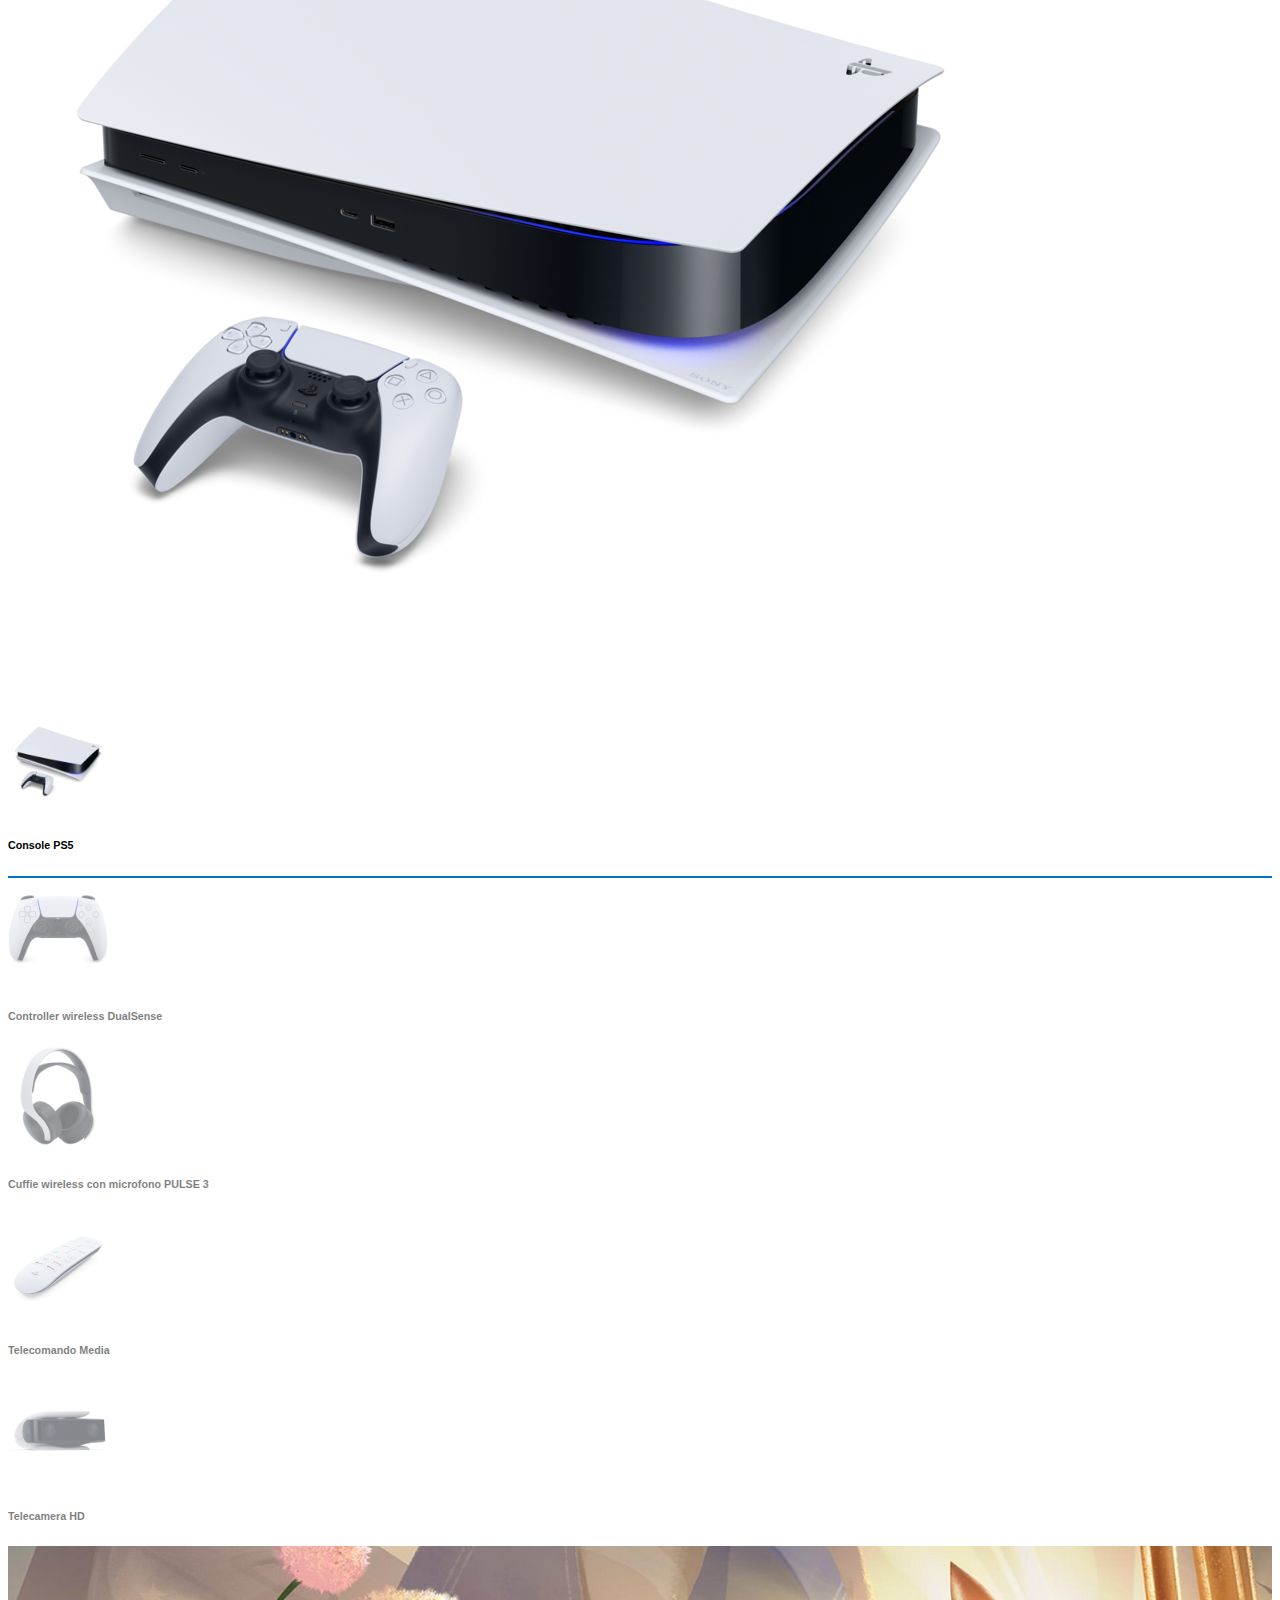
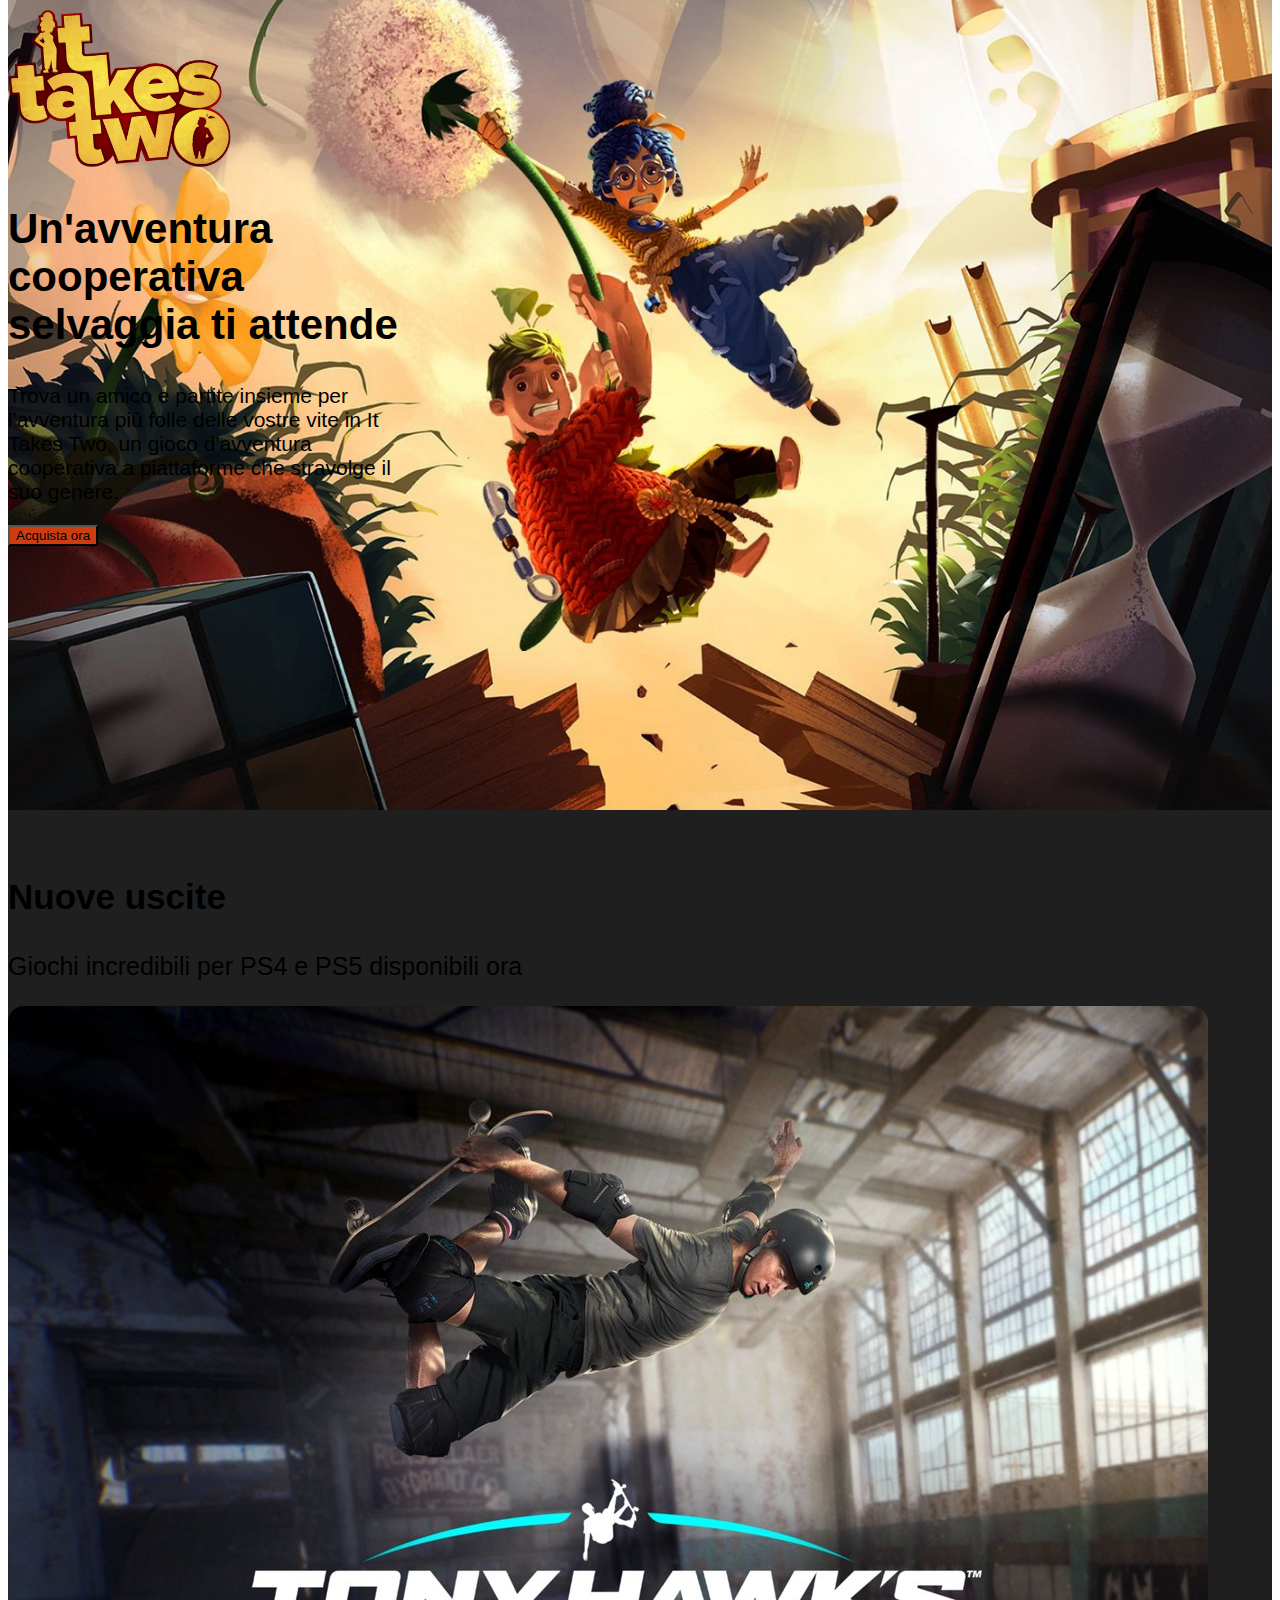
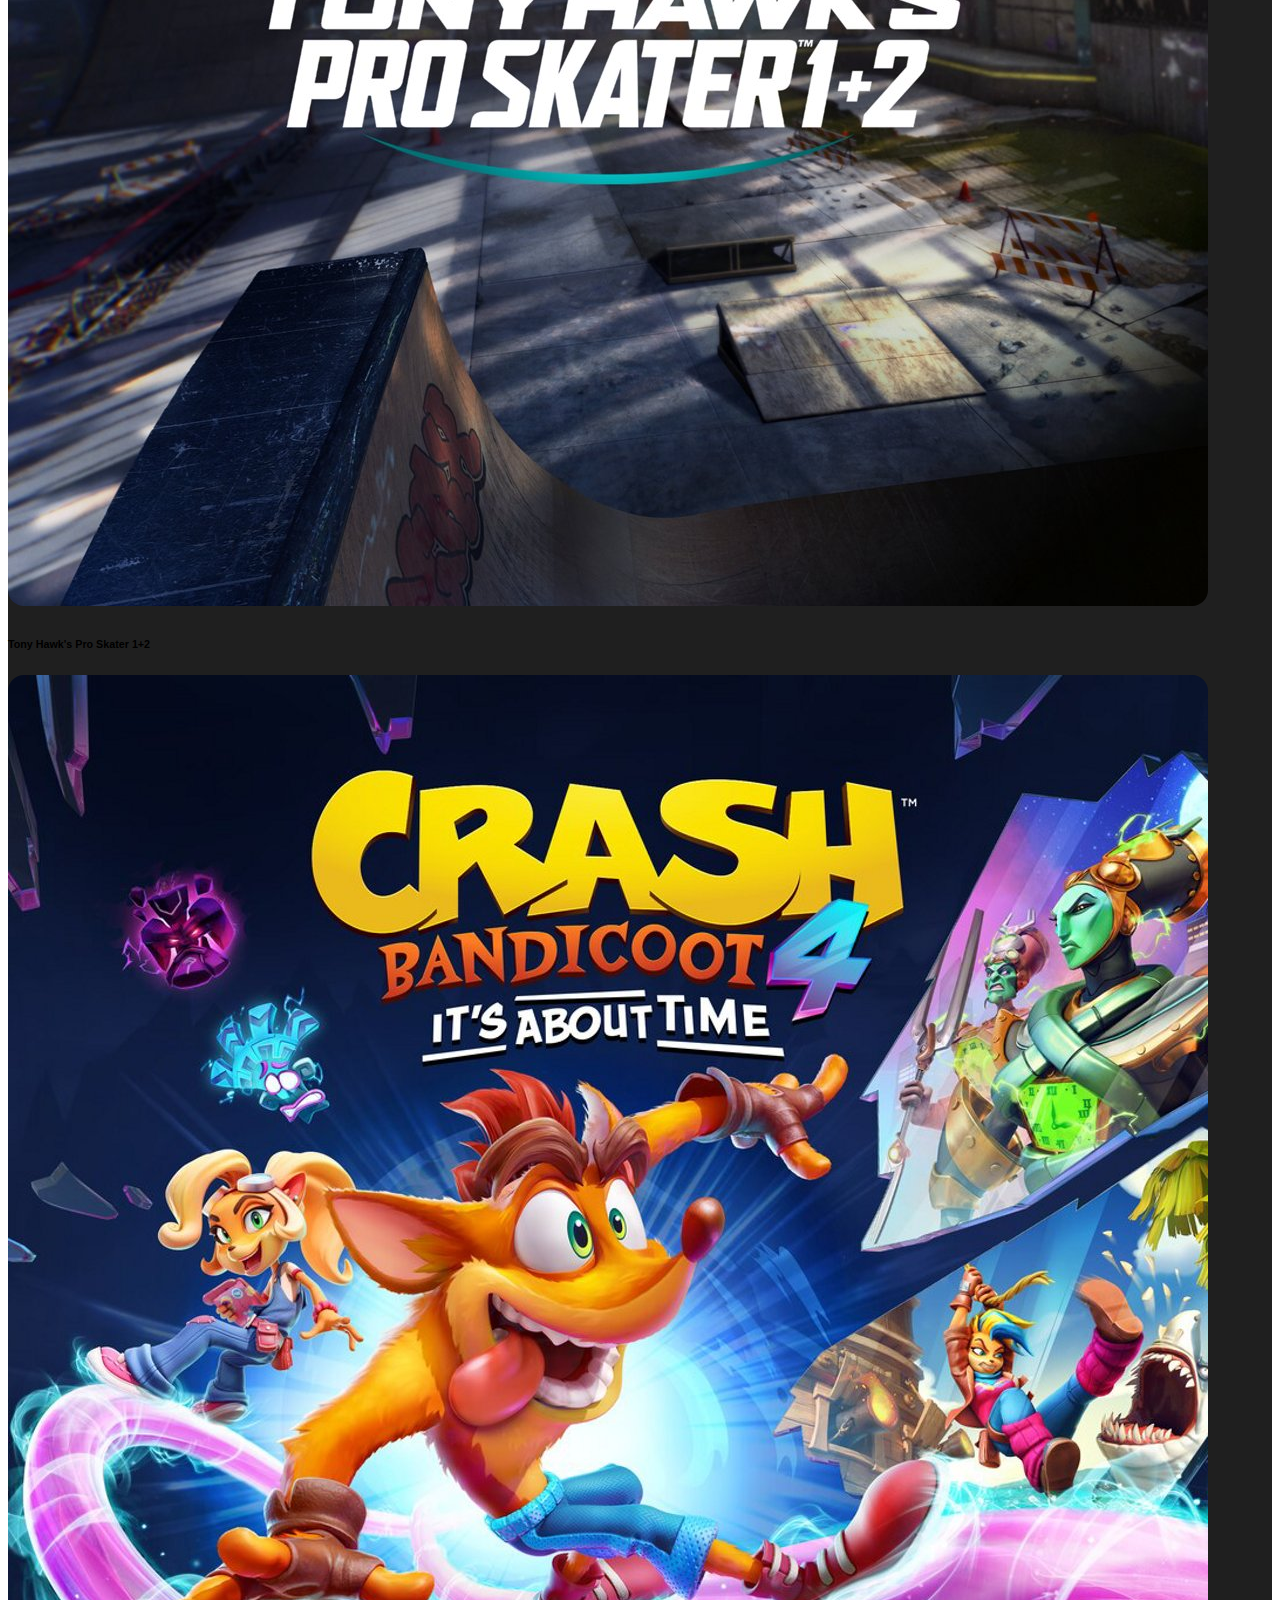
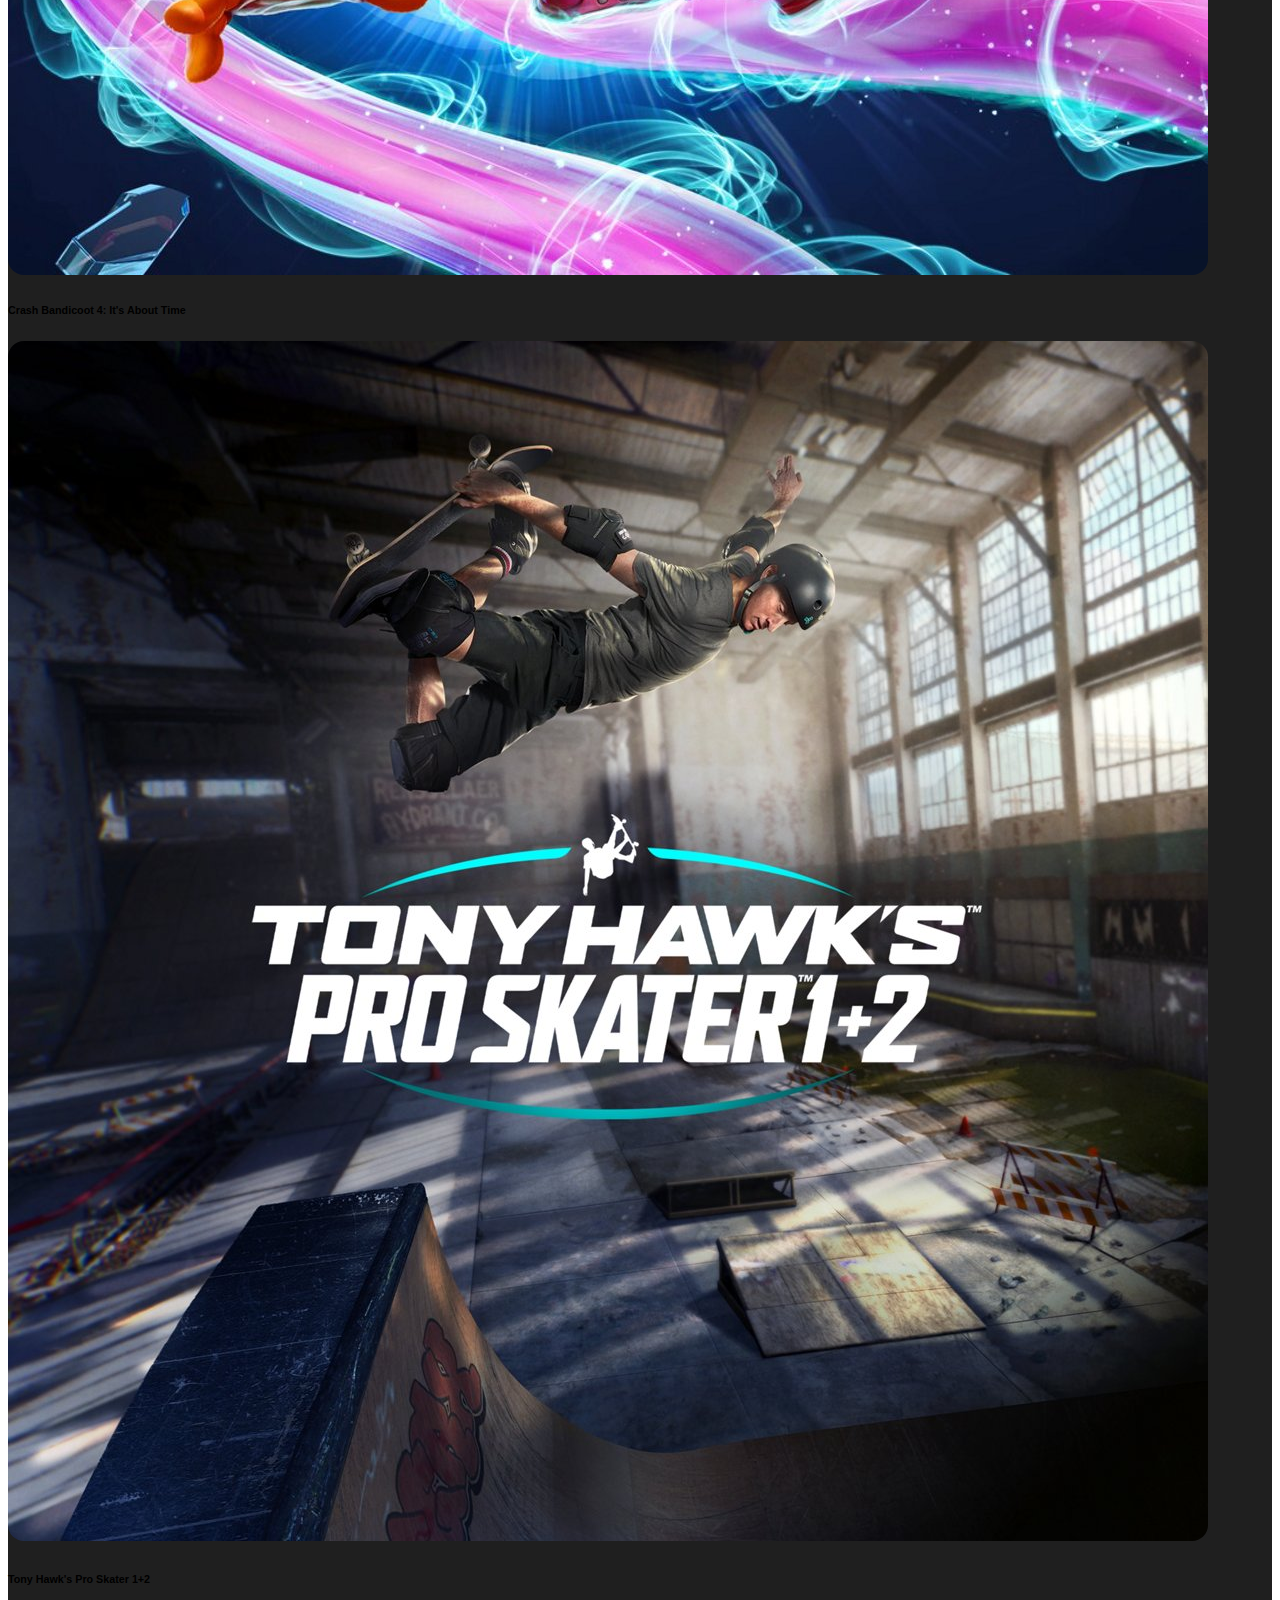
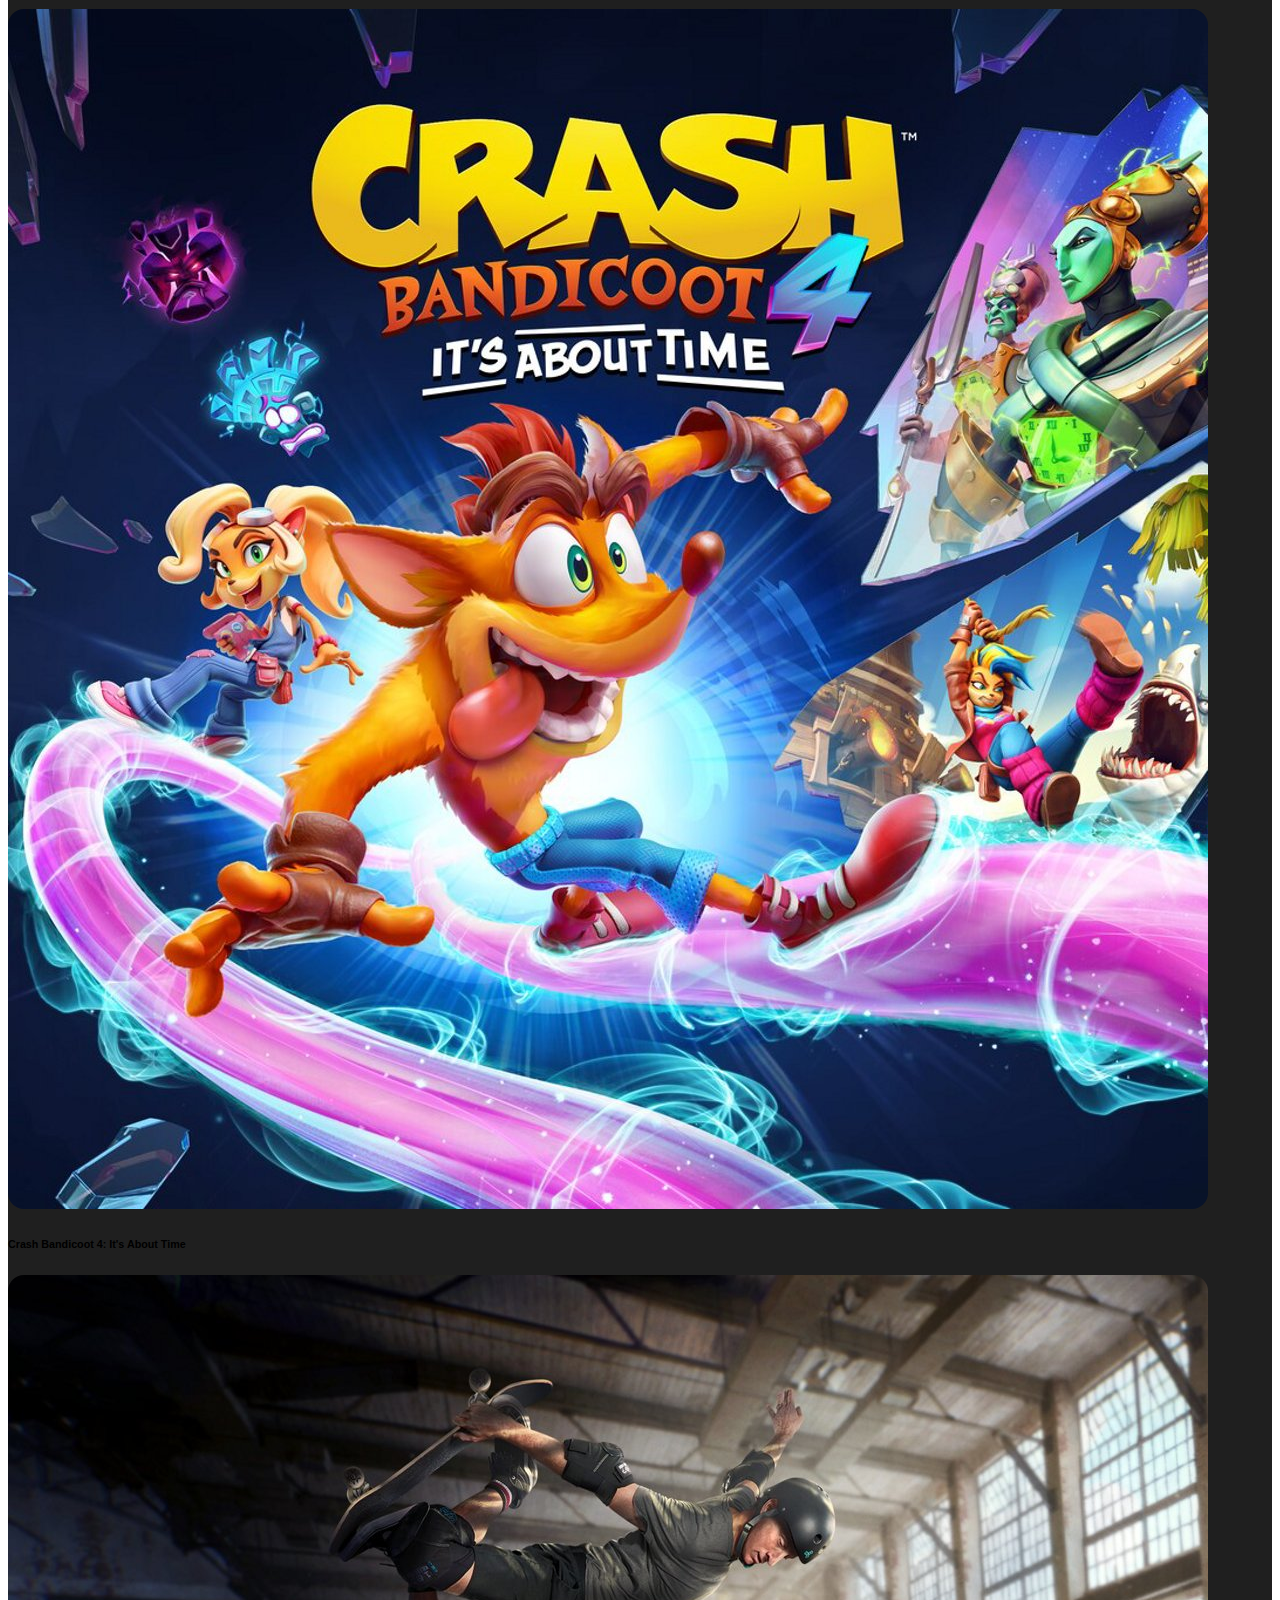
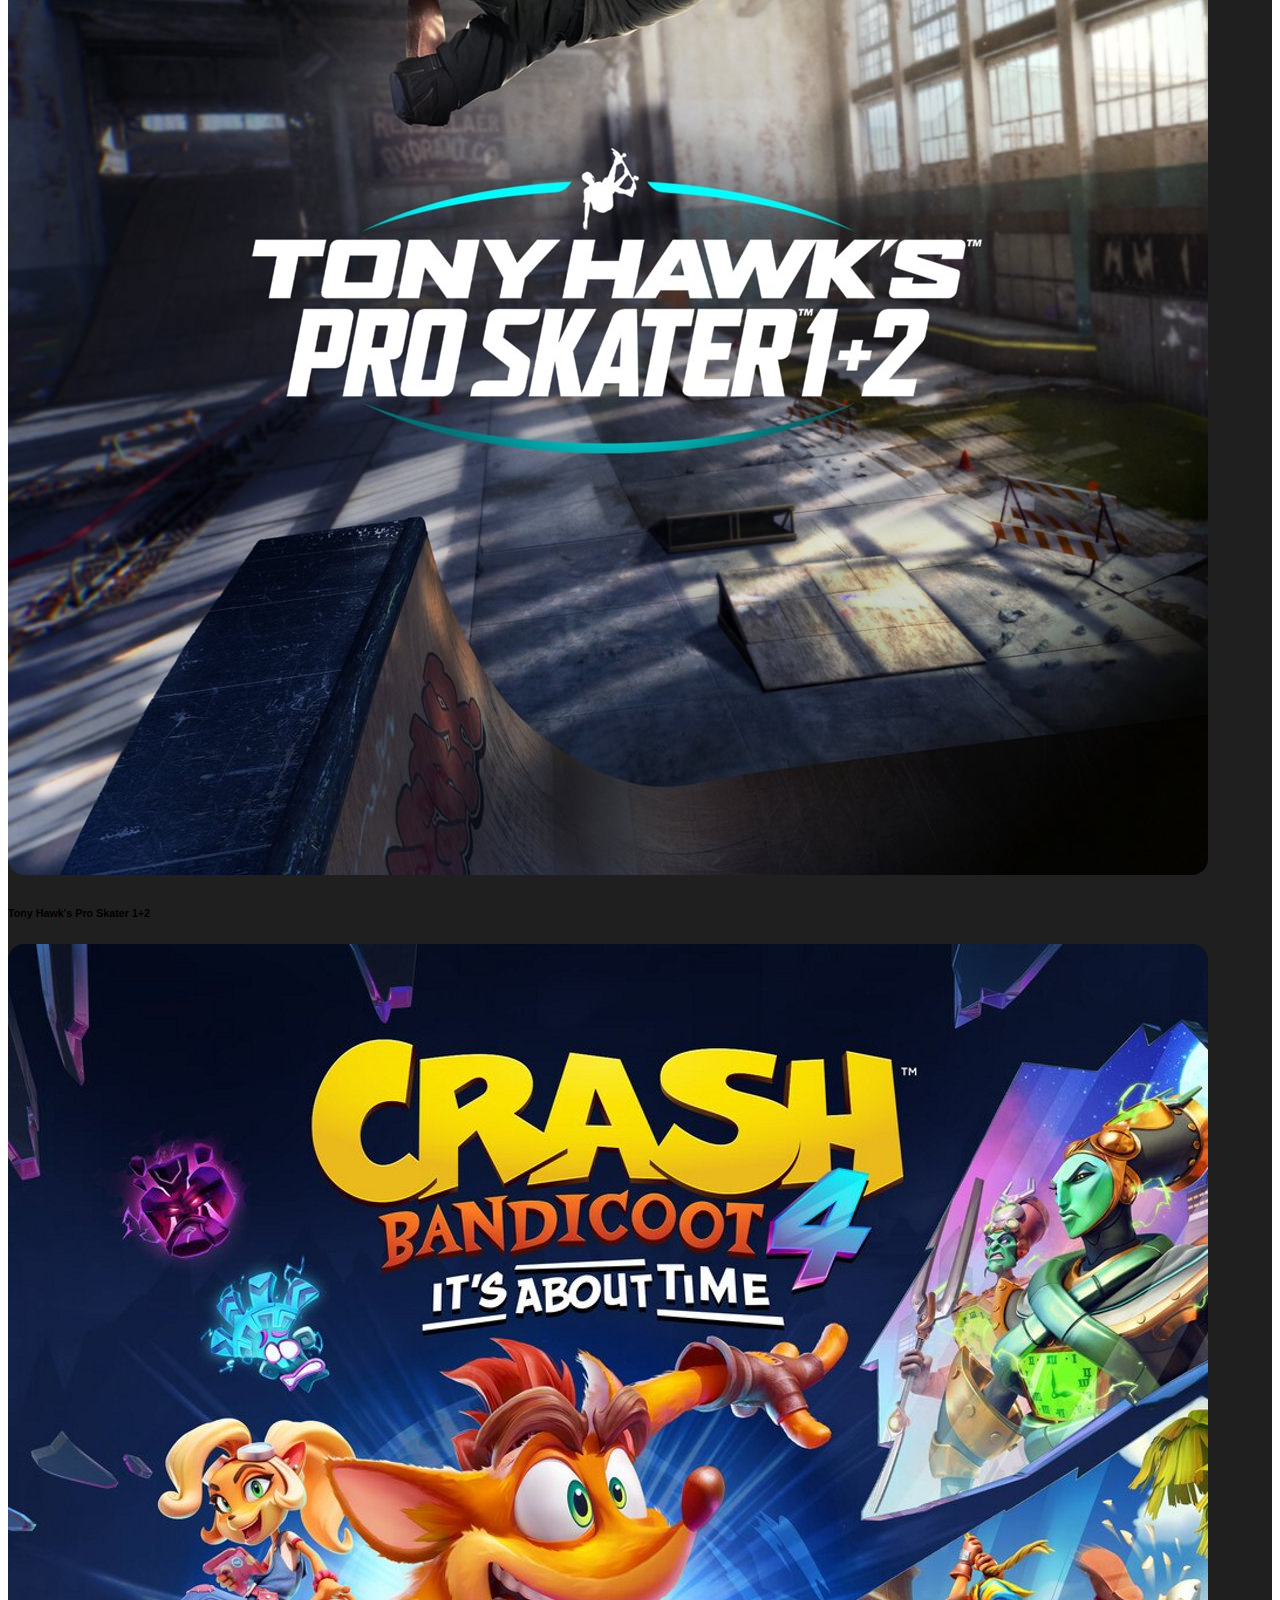
==== commit 7a902831: "Playstation: add play4 section" ====
--- a/index.html
+++ b/index.html
@@ -10,8 +10,7 @@
     <link href="https://cdn.jsdelivr.net/npm/bootstrap@5.2.1/dist/css/bootstrap.min.css" rel="stylesheet"
         integrity="sha384-iYQeCzEYFbKjA/T2uDLTpkwGzCiq6soy8tYaI1GyVh/UjpbCx/TYkiZhlZB6+fzT" crossorigin="anonymous">
     <!-- CDN FontAwesome -->
-    <link rel="stylesheet" href="https://use.fontawesome.com/releases/v5.1.1/css/all.css"
-        integrity="sha384-O8whS3fhG2OnA5Kas0Y9l3cfpmYjapjI0E4theH4iuMD+pLhbf6JI0jIMfYcK3yZ" crossorigin="anonymous">
+    <link rel="stylesheet" href="https://cdnjs.cloudflare.com/ajax/libs/font-awesome/6.2.0/css/all.min.css" integrity="sha512-xh6O/CkQoPOWDdYTDqeRdPCVd1SpvCA9XXcUnZS2FmJNp1coAFzvtCN9BmamE+4aHK8yyUHUSCcJHgXloTyT2A==" crossorigin="anonymous" referrerpolicy="no-referrer" />
     <!-- My style -->
     <link rel="stylesheet" href="./assets/css/style.css">
 </head>
@@ -188,10 +187,8 @@
                 <img src="./assets/img/it-takes-two-logo.png" alt="">
                 <div class="jumbo_text">
                     <h2 class="my-5">Un'avventura cooperativa selvaggia ti attende</h2>
-                    <p class="p_size">Trova un amico e partite insieme per l'avventura più folle delle vostre vite in It
-                        Takes Two, un gioco d'avventura cooperativa a piattaforme che stravolge il suo genere.</p>
-                    <button type="button" class="btn btn-lg rounded-pill btn-danger btn_accent mt-5 mt-lg-4">Acquista
-                        ora</button>
+                    <p class="p_size">Trova un amico e partite insieme per l'avventura più folle delle vostre vite in It Takes Two, un gioco d'avventura cooperativa a piattaforme che stravolge il suo genere.</p>
+                    <button type="button" class="btn btn-lg rounded-pill btn-danger btn_accent mt-5 mt-lg-4">Acquista ora</button>
                 </div>
             </div>
         </section>
@@ -277,12 +274,41 @@
             </div>
         </section>
         <!-- /.new_releases -->
-        <section class="play4">
+        <section class="play4 text-center my-5 ">
+            <h2>Esplora PlayStation<i class="fa-regular fa-registered"></i> 4</h2>
+            <p class="p_gray p_size pt-3 pb-5 px-5">Giochi incredibili e intrattenimento senza fine. <br> Non c'è mai stato un momento migliore per giocare  sulla tua PS4.</p>
             <div class="container">
                 <div class="row row-cols-1 row-cols-md-3">
-                    <div class="col"></div>
-                    <div class="col"></div>
-                    <div class="col"></div>
+                    <div class="col">
+                        <div class="play4_thumb">
+                            <img src="./assets/img/ps4-slim-homepage-image-block.jpg" alt="">
+                            <div class="play4_thumb_txt text-start">
+                                <h2>PlayStation 4</h2>
+                                <p class="p_gray p_size py-3">Giochi incredibili live su PS4, con 1 TB di spazio di archiviazione.</p>
+                                <button type="button" class="btn rounded-pill btn-primary">Scopri di più</button>
+                            </div>
+                        </div>
+                    </div>
+                    <div class="col">
+                        <div class="play4_thumb">
+                            <img src="./assets/img/double11-202010-tw-psvr.jpg" alt="">
+                            <div class="play4_thumb_txt text-start">
+                                <h2>PlayStation VR</h2>
+                                <p class="p_gray p_size py-3">Oltre 500 titoli ed esperienze di gioco. Scoprili tutti.</p>
+                                <button type="button" class="btn rounded-pill btn-primary">Scopri di più</button>
+                            </div>
+                        </div>
+                    </div>
+                    <div class="col">
+                        <div class="play4_thumb">
+                            <img src="./assets/img/dualshock-4-listing-thumb.jpg" alt="">
+                            <div class="play4_thumb_txt text-start">
+                                <h2>Accessori</h2>
+                                <p class="p_gray p_size py-3">Migliora la tua esperienza PS4 con una gamma di accessori ufficiali.</p>
+                                <button type="button" class="btn rounded-pill btn-primary">Scopri di più</button>
+                            </div>
+                        </div>
+                    </div>
                 </div>
             </div>
         </section>
--- a/assets/css/style.css
+++ b/assets/css/style.css
@@ -51,7 +51,7 @@
 }
 
 .p_size {
-    font-size: 18px;
+    font-size: 21px;
 }
 
 .p_gray {
@@ -116,6 +116,10 @@
 
 .fa-trademark{
     font-size: 9px;
+}
+
+.fa-trademark,
+.fa-registered{
     vertical-align: super;
 }
 
@@ -138,6 +142,10 @@
     border-radius: 1rem;
 }
 
+.fa-registered{
+    font-size: 15px;
+}
+
 .play_plus {
     background-color: var(--ps-light_plus);
 }
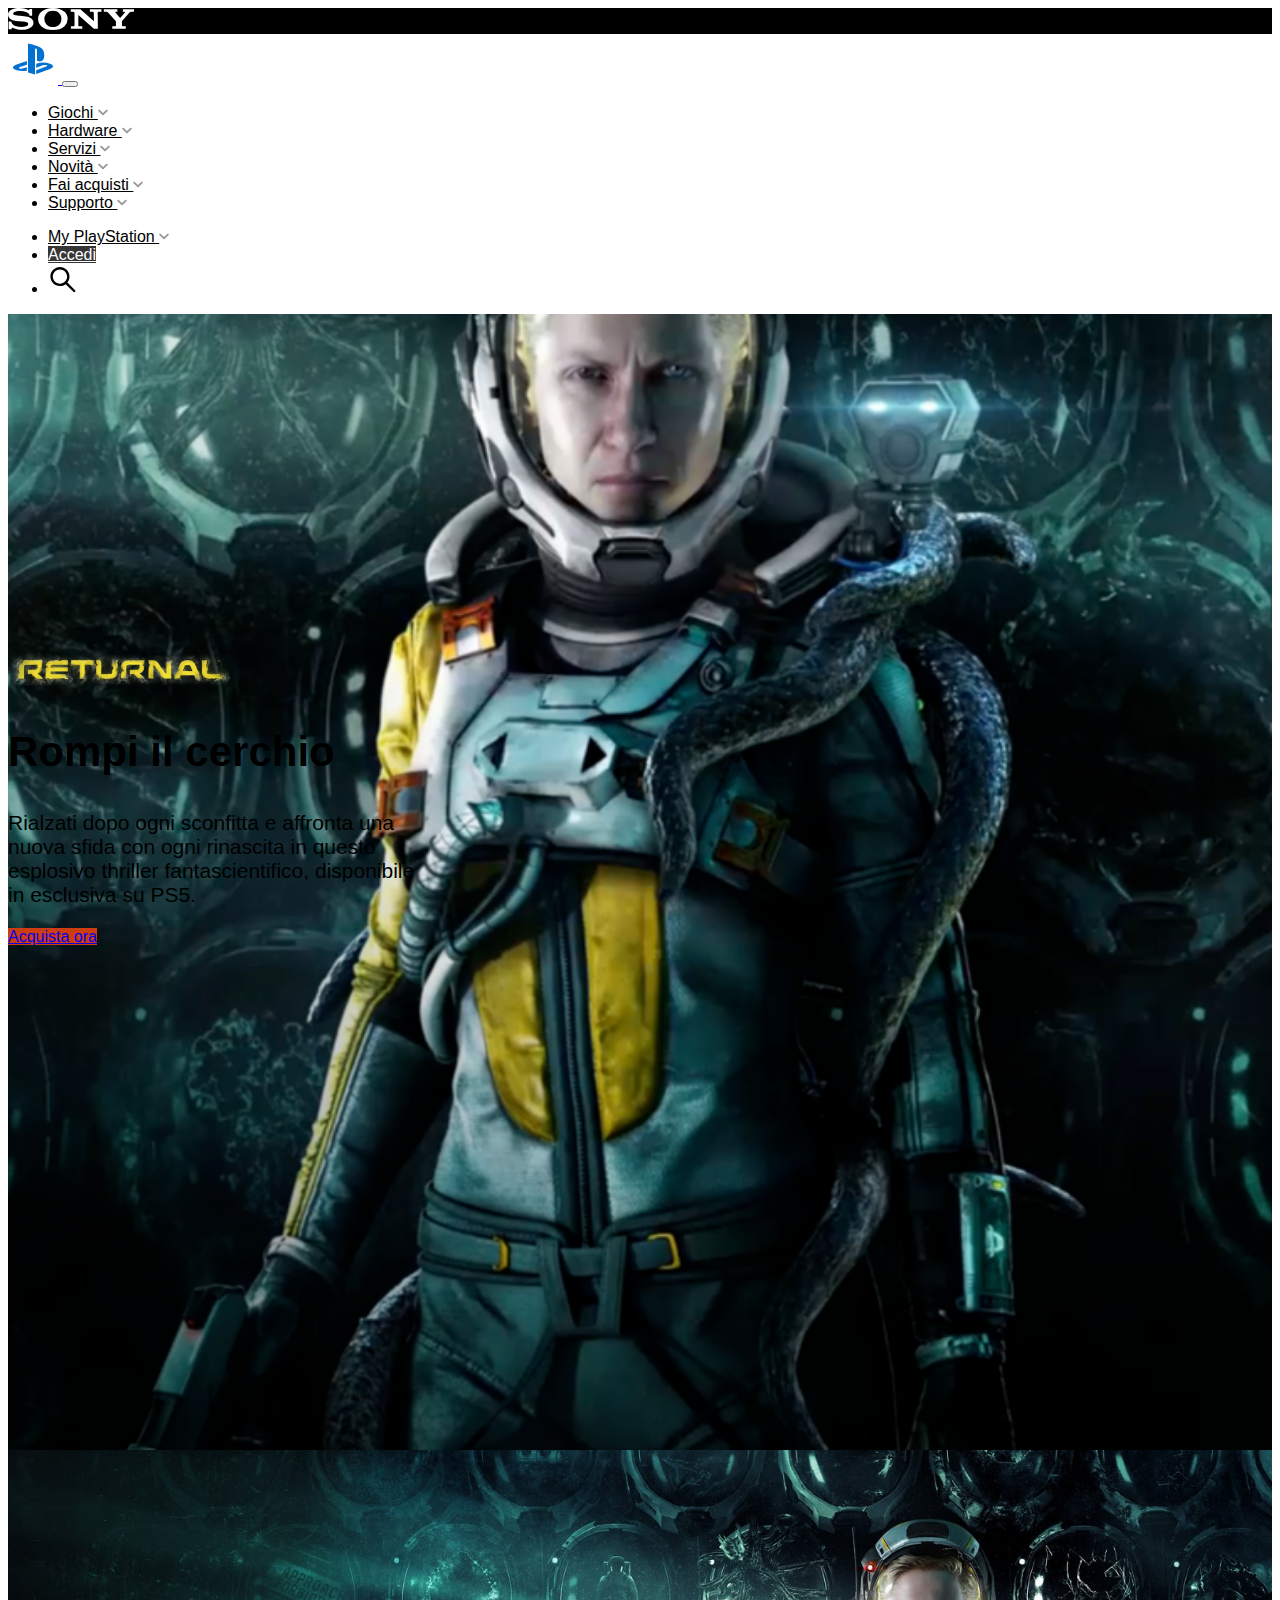
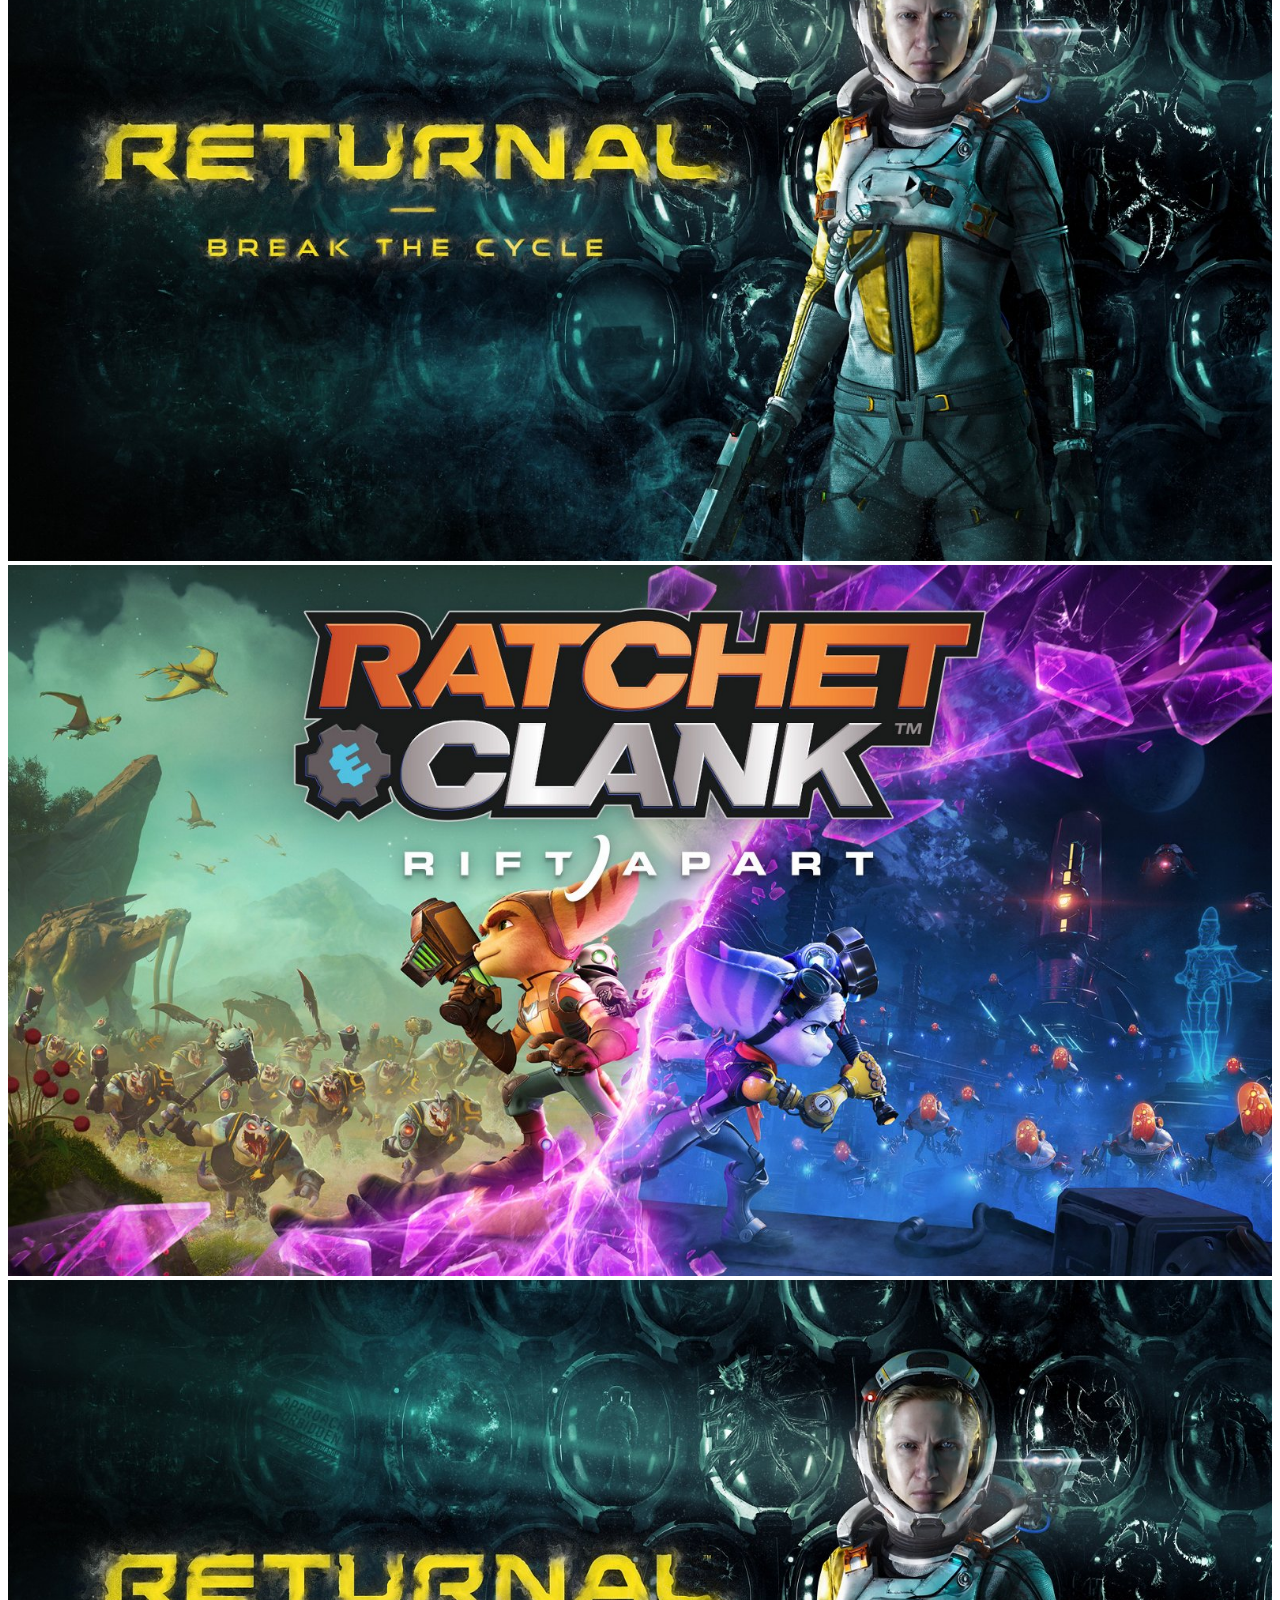
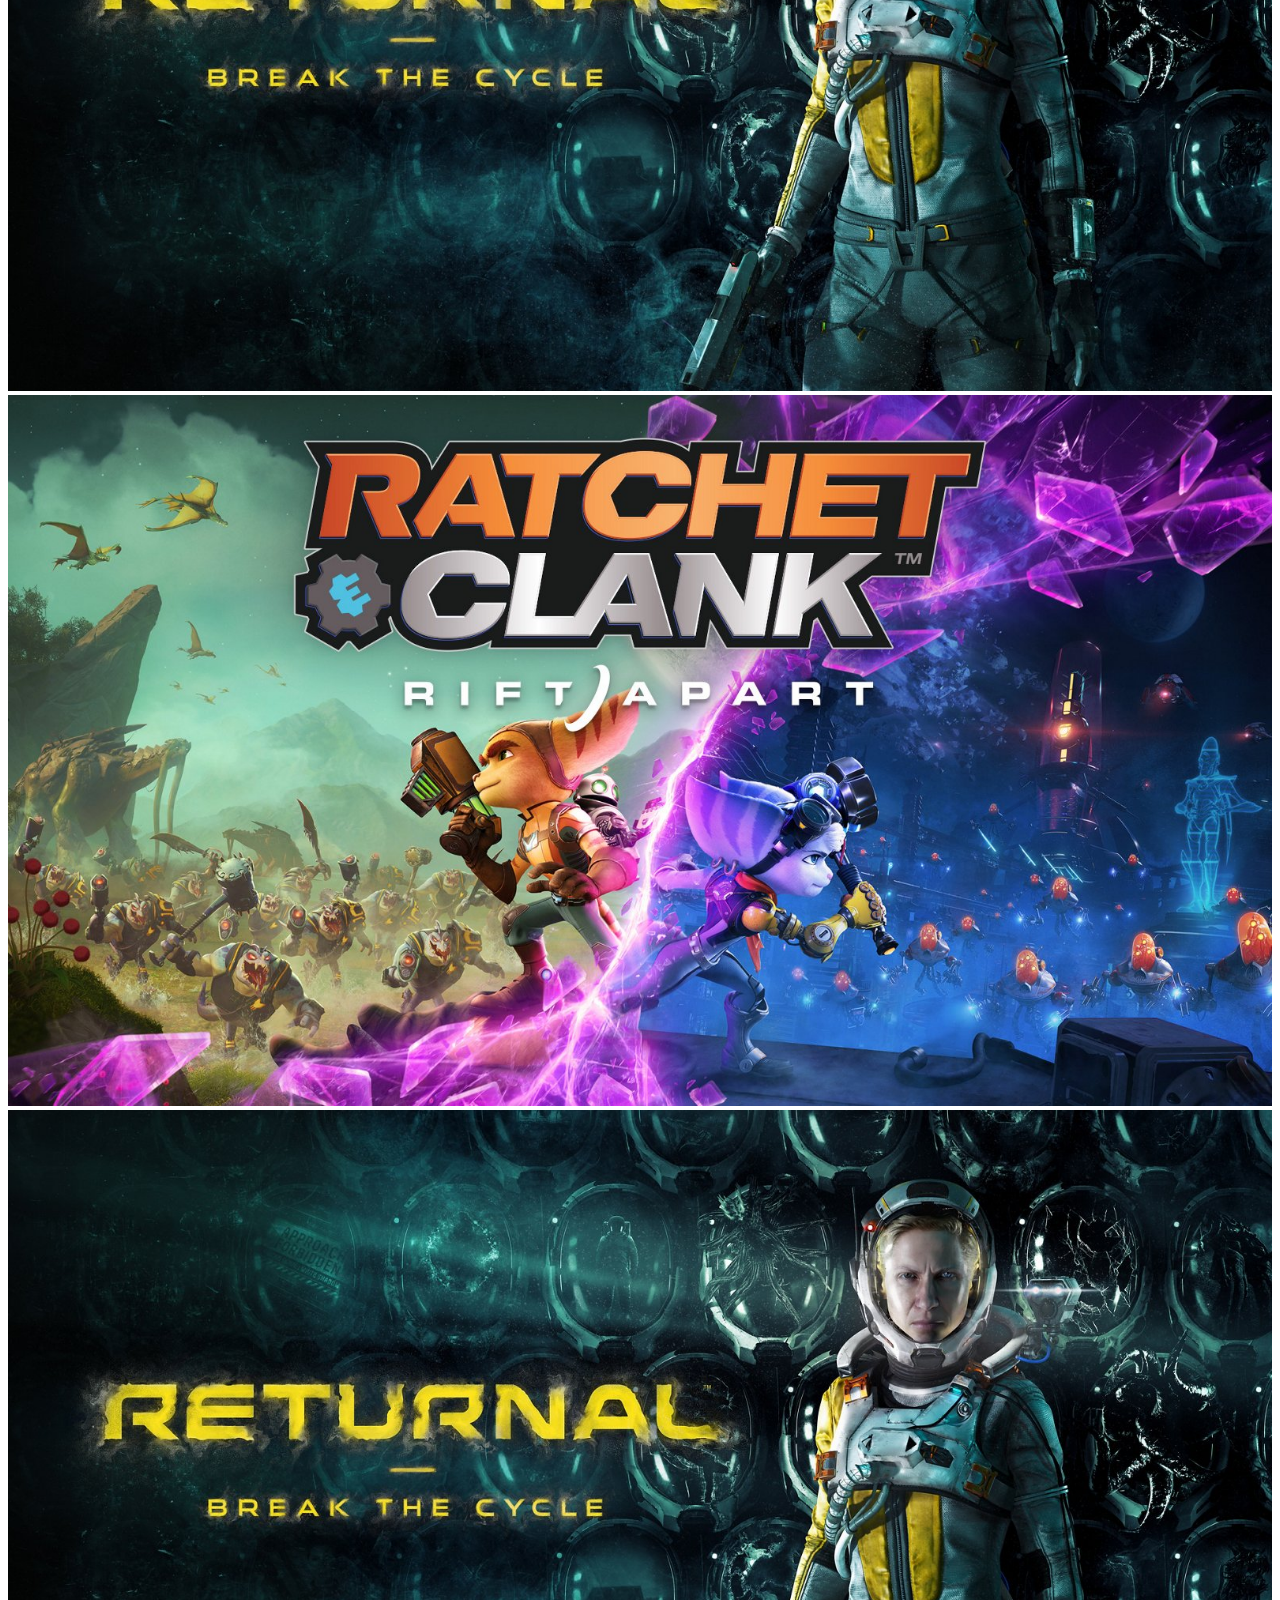
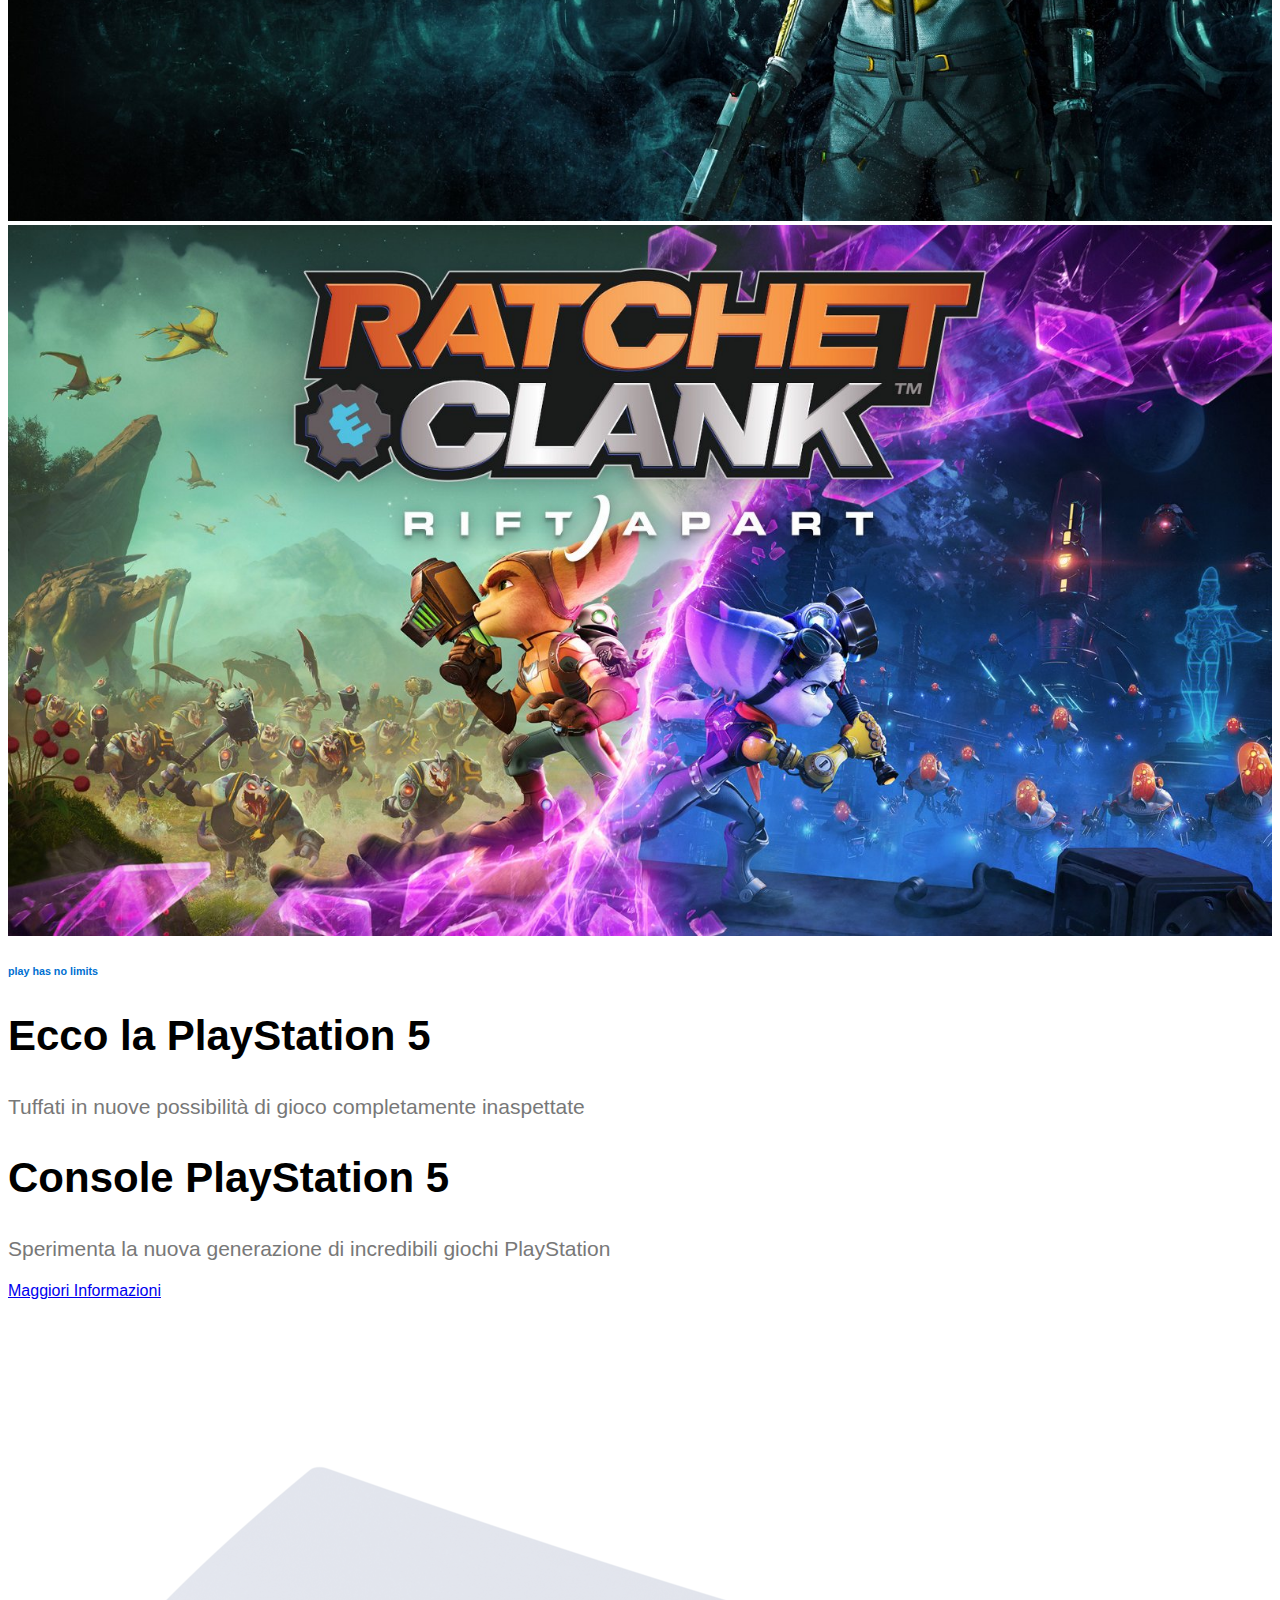
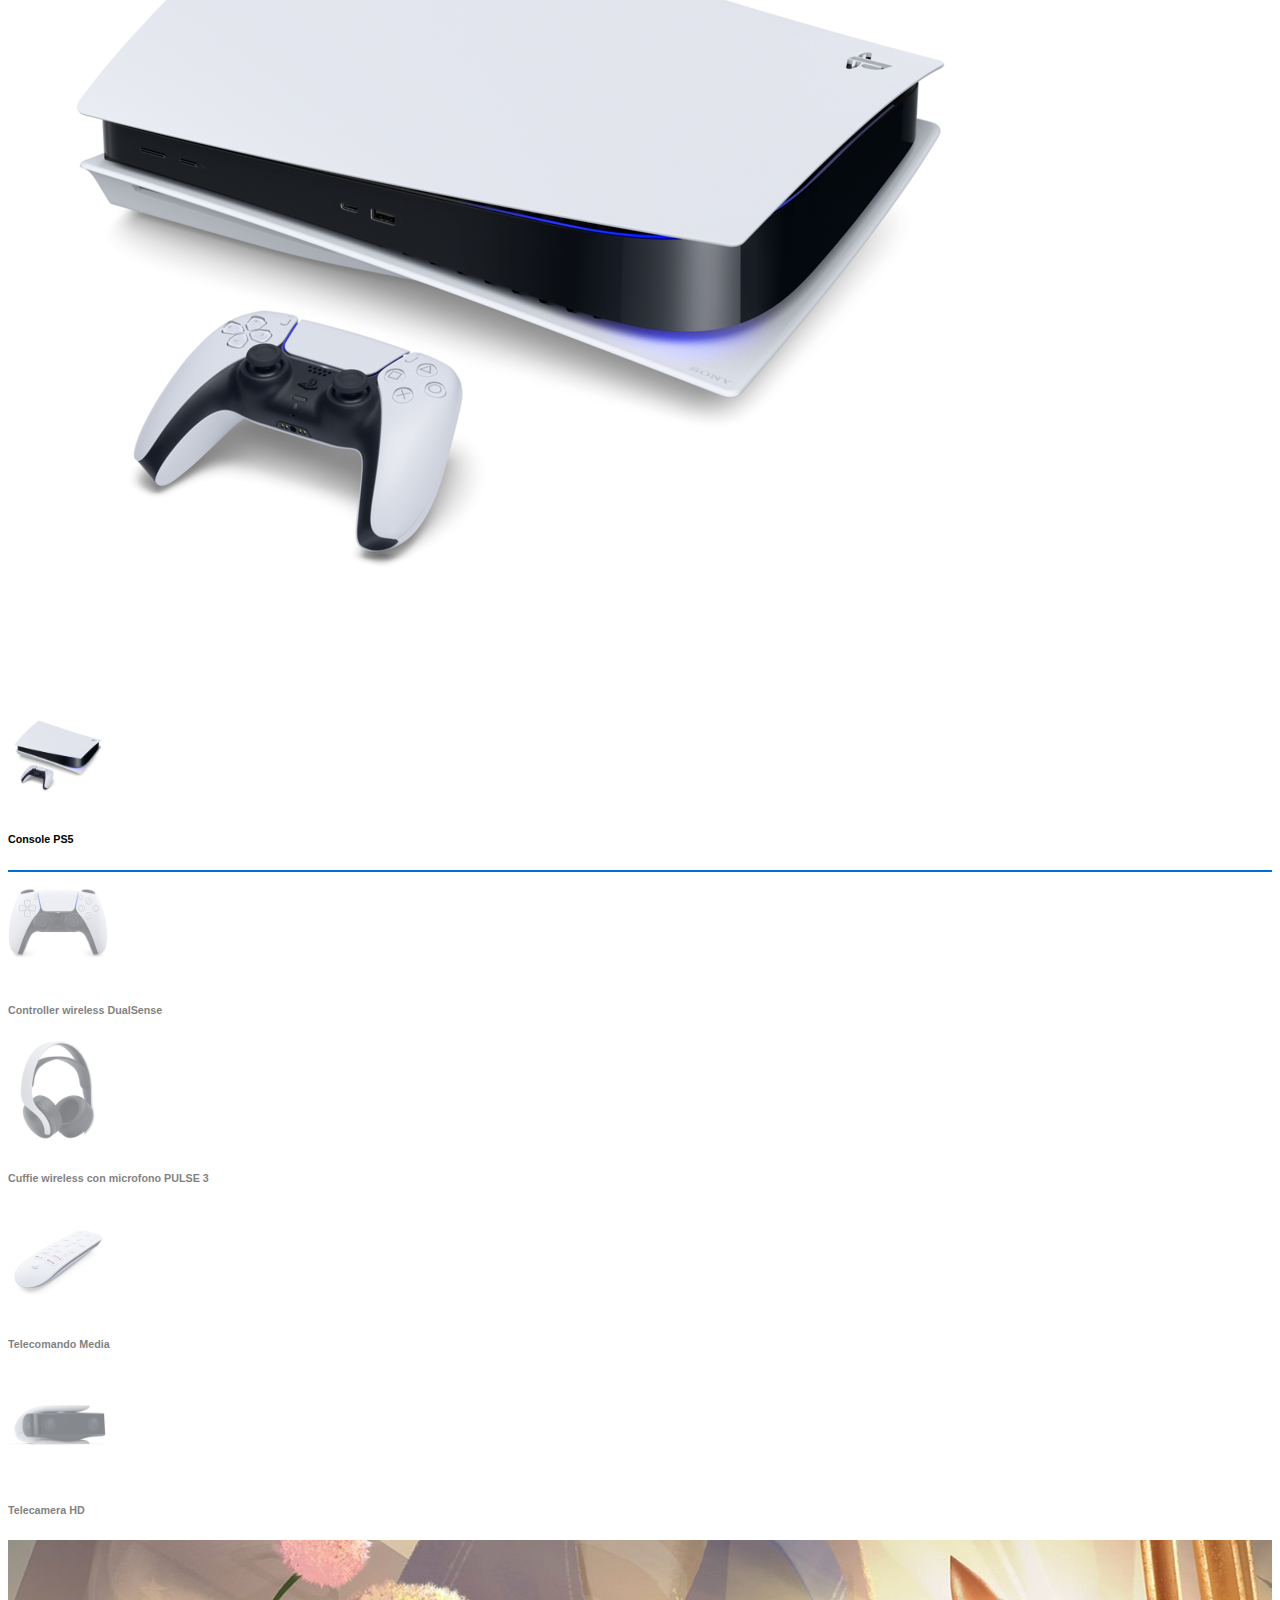
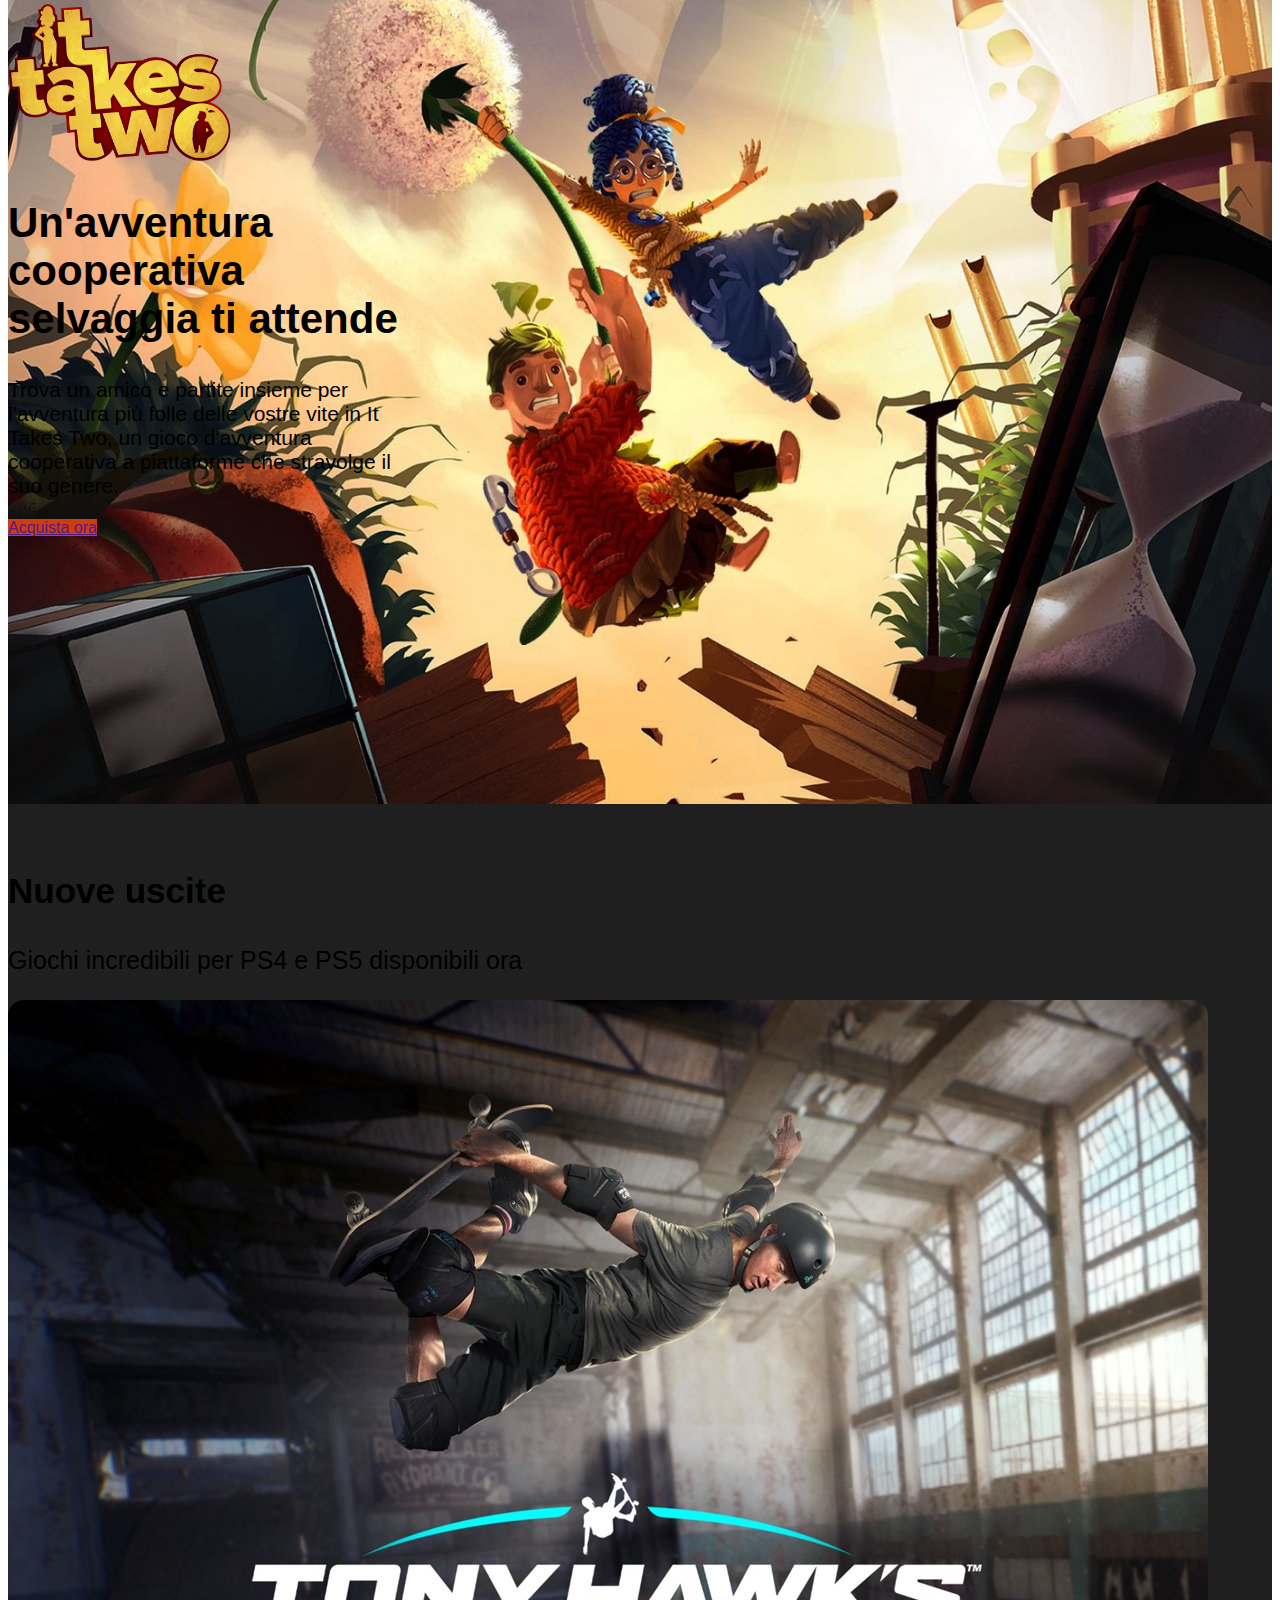
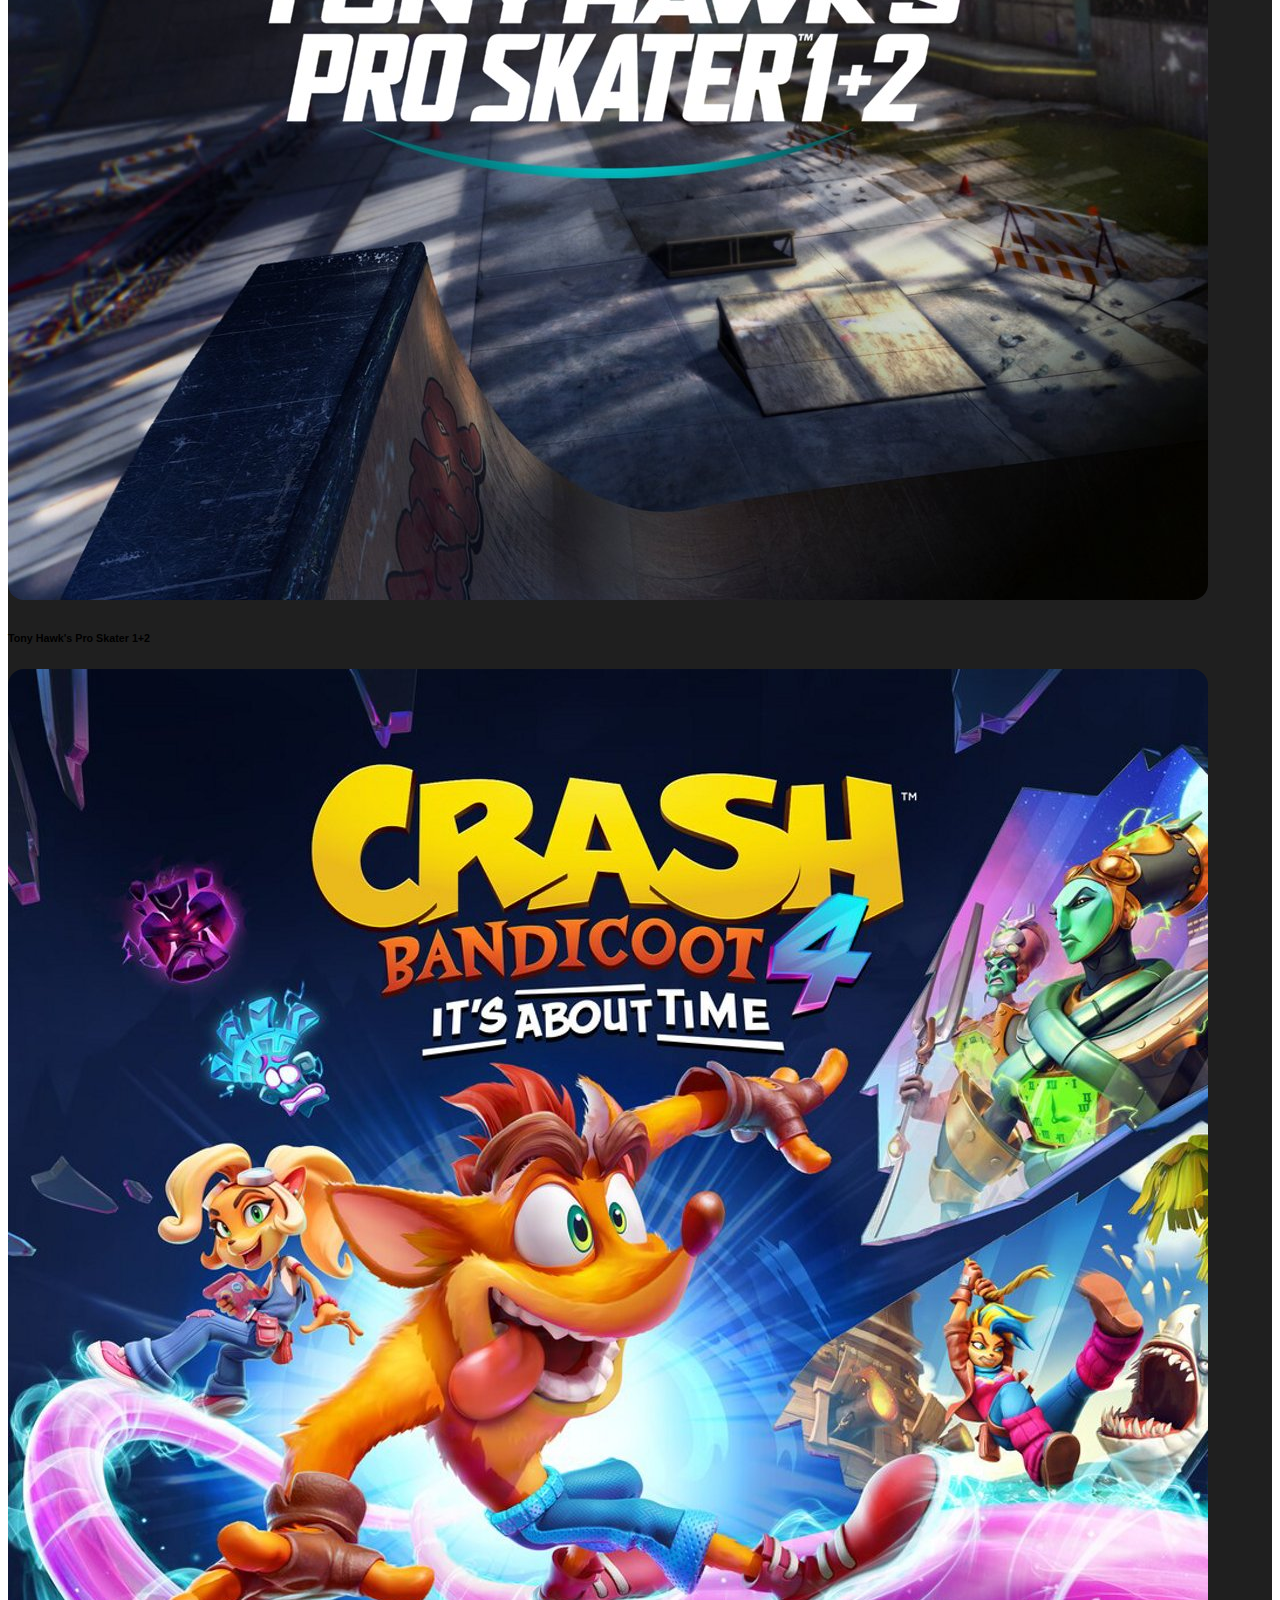
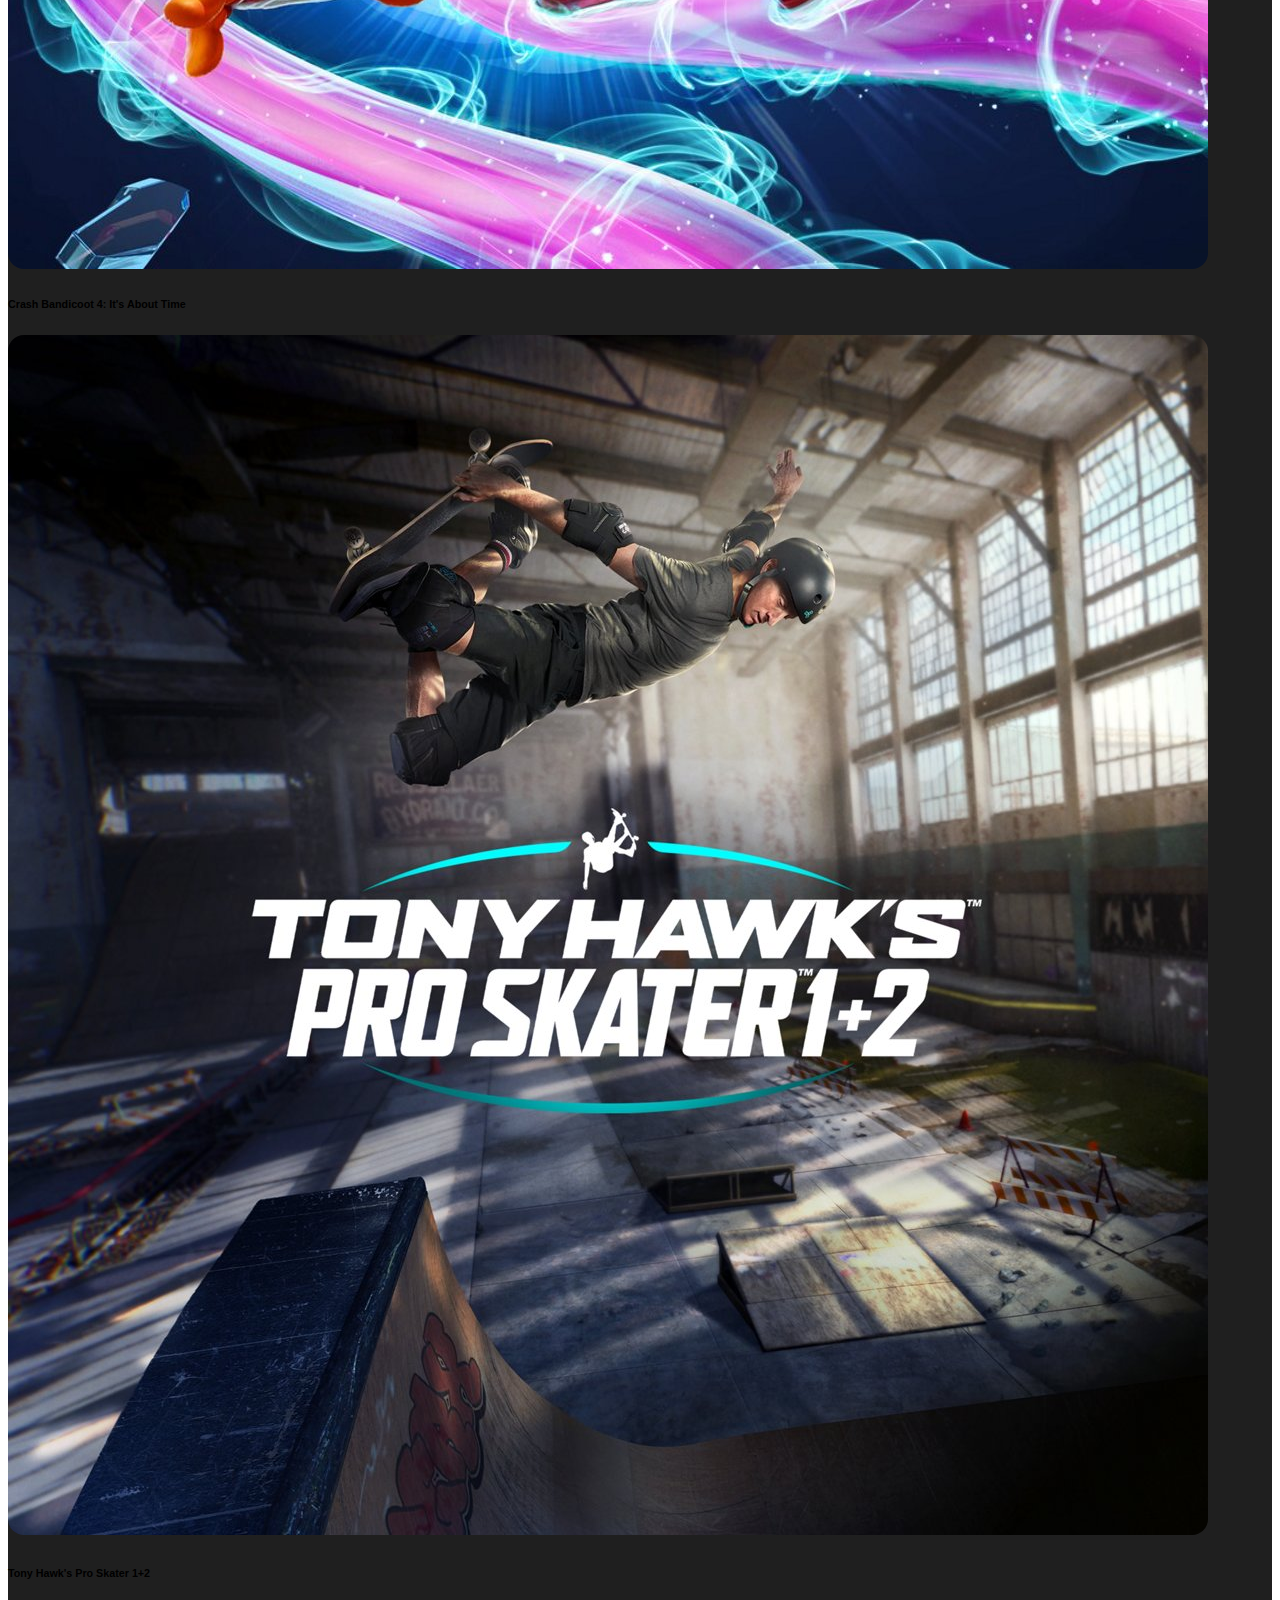
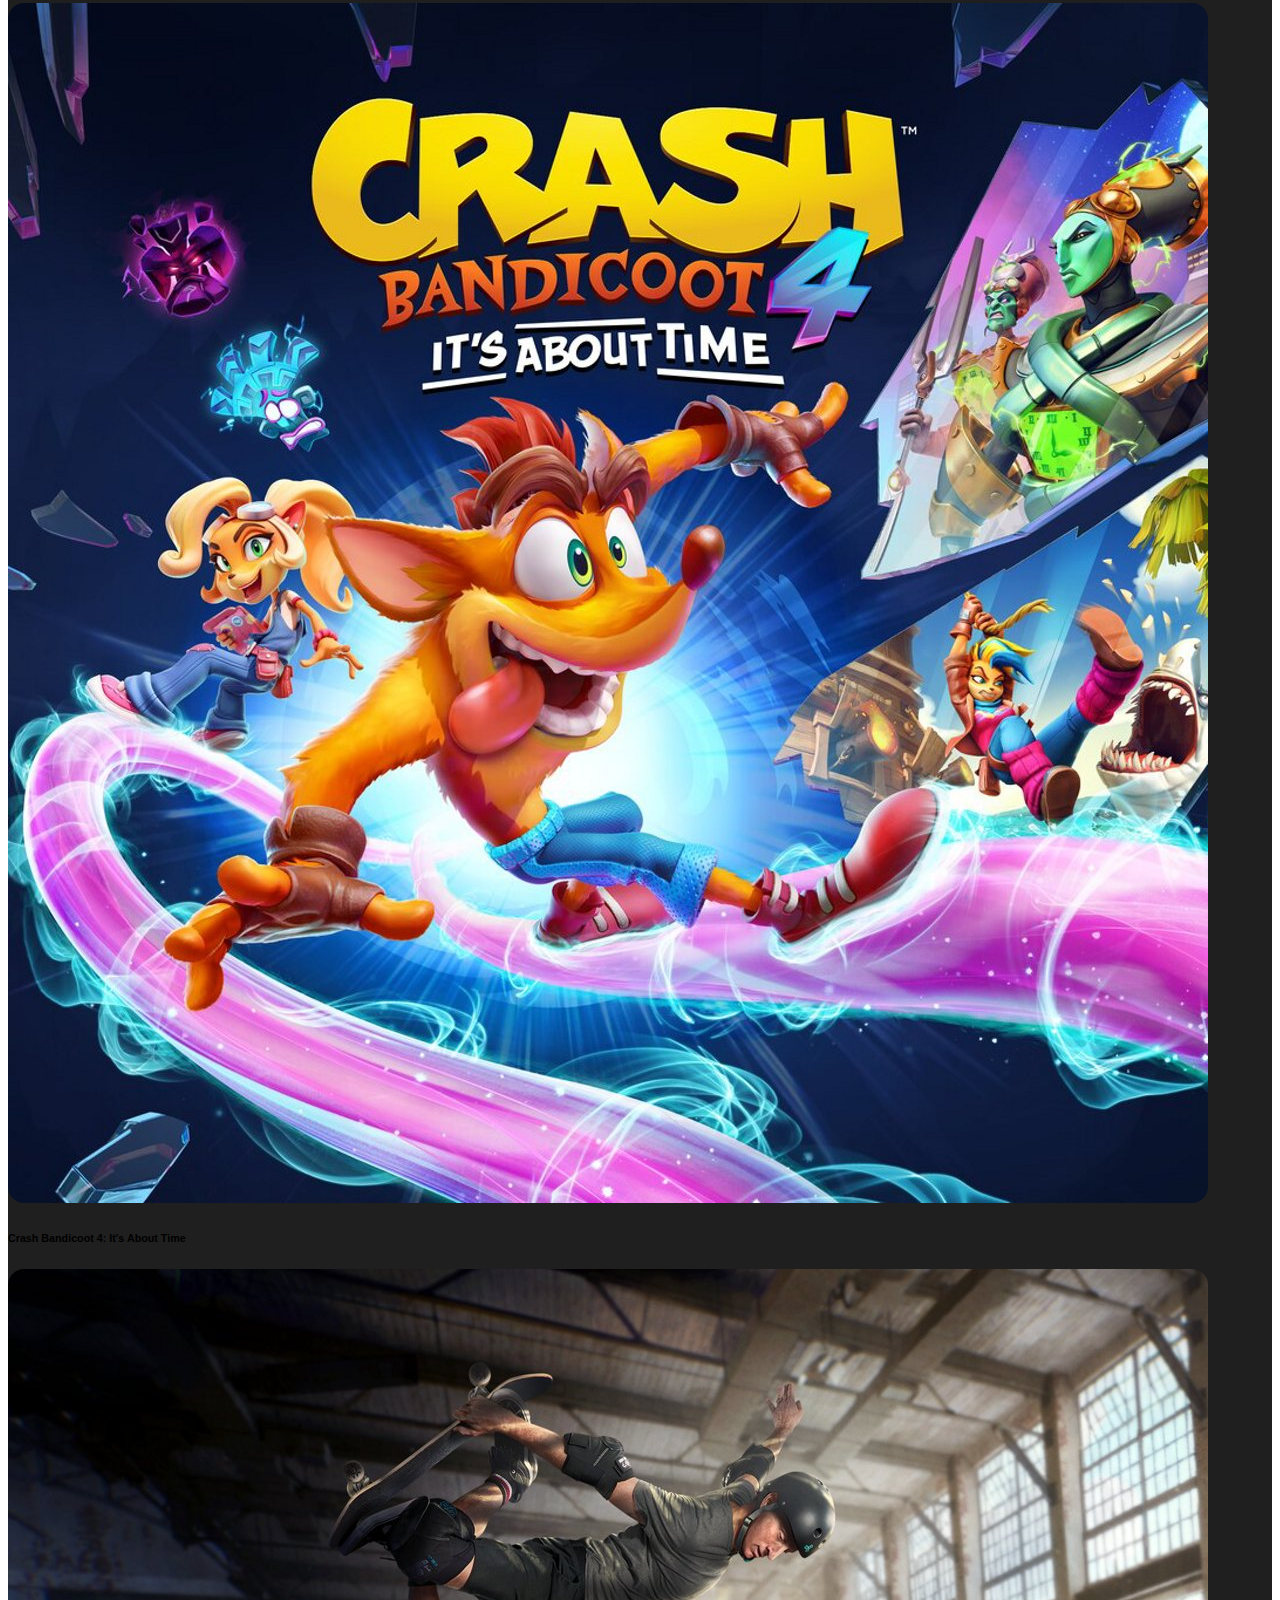
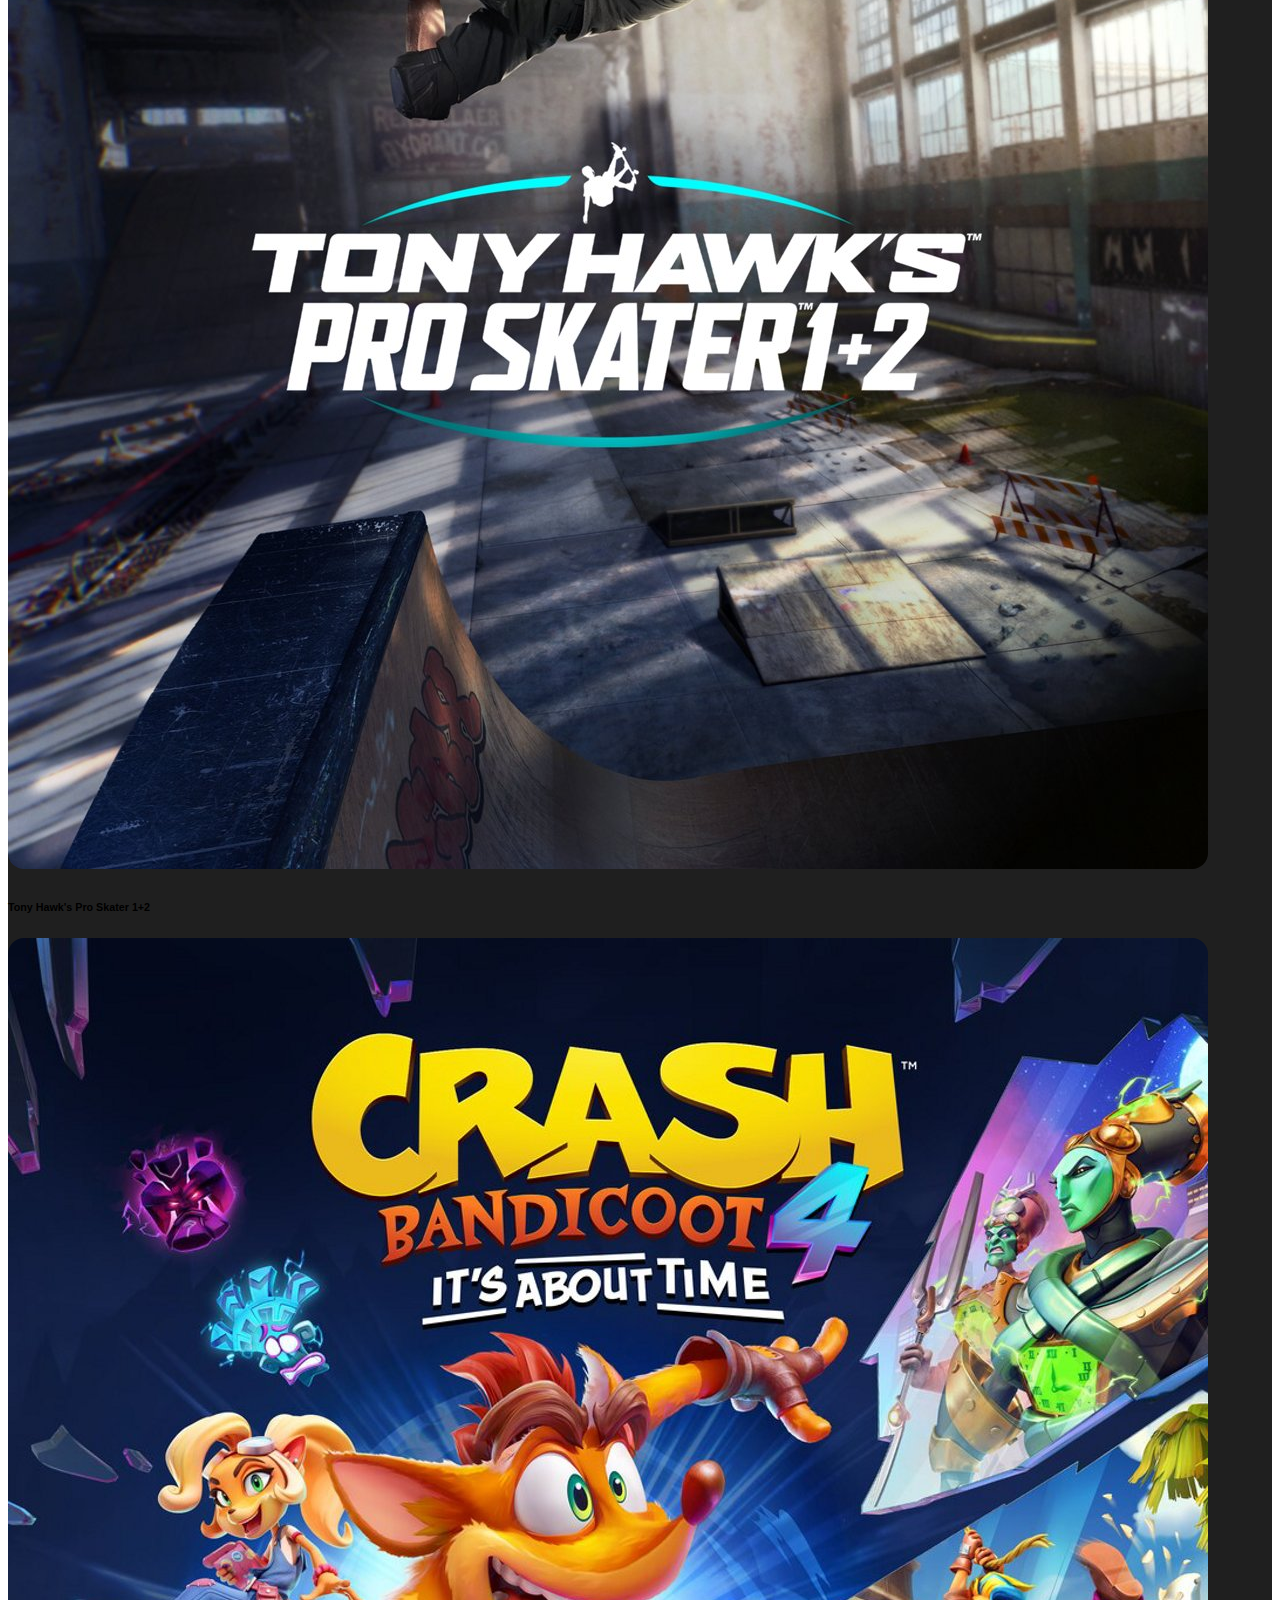
==== commit 6365476e: "Playstation: Add play plus section" ====
--- a/index.html
+++ b/index.html
@@ -10,7 +10,9 @@
     <link href="https://cdn.jsdelivr.net/npm/bootstrap@5.2.1/dist/css/bootstrap.min.css" rel="stylesheet"
         integrity="sha384-iYQeCzEYFbKjA/T2uDLTpkwGzCiq6soy8tYaI1GyVh/UjpbCx/TYkiZhlZB6+fzT" crossorigin="anonymous">
     <!-- CDN FontAwesome -->
-    <link rel="stylesheet" href="https://cdnjs.cloudflare.com/ajax/libs/font-awesome/6.2.0/css/all.min.css" integrity="sha512-xh6O/CkQoPOWDdYTDqeRdPCVd1SpvCA9XXcUnZS2FmJNp1coAFzvtCN9BmamE+4aHK8yyUHUSCcJHgXloTyT2A==" crossorigin="anonymous" referrerpolicy="no-referrer" />
+    <link rel="stylesheet" href="https://cdnjs.cloudflare.com/ajax/libs/font-awesome/6.2.0/css/all.min.css"
+        integrity="sha512-xh6O/CkQoPOWDdYTDqeRdPCVd1SpvCA9XXcUnZS2FmJNp1coAFzvtCN9BmamE+4aHK8yyUHUSCcJHgXloTyT2A=="
+        crossorigin="anonymous" referrerpolicy="no-referrer" />
     <!-- My style -->
     <link rel="stylesheet" href="./assets/css/style.css">
 </head>
@@ -57,15 +59,13 @@
                                     src="./assets/img/chevron-down-solid.svg" alt=""></a>
                         </li>
                     </ul>
-                    <ul class="navbar-nav ms-auto align-items-baseline">
+                    <ul class="navbar-nav ms-auto">
                         <li class="nav-item">
                             <a class="nav-link text_black" href="#">My PlayStation <img
                                     src="./assets/img/chevron-down-solid.svg" alt=""></a>
                         </li>
                         <li class="nav-item">
-                            <a class="nav-link" href="#">
-                                <button type="button" class="btn rounded-pill btn-dark btn_login">Accedi</button>
-                            </a>
+                            <a class="nav-link btn rounded-pill btn-dark btn_login" href="#">Accedi</a>
                         </li>
                         <li class="nav-item">
                             <a class="nav-link" href="#"><img class="lens" src="./assets/img/lens.svg" alt=""></a>
@@ -84,8 +84,8 @@
                     <h2 class="my-5">Rompi il cerchio</h2>
                     <p class="p_size">Rialzati dopo ogni sconfitta e affronta una nuova sfida con ogni rinascita in
                         questo esplosivo thriller fantascientifico, disponibile in esclusiva su PS5.</p>
-                    <button type="button" class="btn btn-lg rounded-pill btn-danger btn_accent mt-5 mt-lg-4">Acquista
-                        ora</button>
+                    <a href="#" class="btn btn-lg rounded-pill btn-danger btn_accent mt-5 mt-lg-4">Acquista
+                        ora</a>
                 </div>
             </div>
         </section>
@@ -138,7 +138,7 @@
                             <h2 class="mt-5">Console PlayStation 5</h2>
                             <p class="p_gray p_size py-3">Sperimenta la nuova generazione di incredibili giochi
                                 PlayStation</p>
-                            <button type="button" class="btn rounded-pill btn-primary">Maggiori Informazioni</button>
+                            <a href="#" class="btn rounded-pill btn-primary">Maggiori Informazioni</a>
                         </div>
                     </div>
                     <div class="col-12 col-md-8">
@@ -187,8 +187,9 @@
                 <img src="./assets/img/it-takes-two-logo.png" alt="">
                 <div class="jumbo_text">
                     <h2 class="my-5">Un'avventura cooperativa selvaggia ti attende</h2>
-                    <p class="p_size">Trova un amico e partite insieme per l'avventura più folle delle vostre vite in It Takes Two, un gioco d'avventura cooperativa a piattaforme che stravolge il suo genere.</p>
-                    <button type="button" class="btn btn-lg rounded-pill btn-danger btn_accent mt-5 mt-lg-4">Acquista ora</button>
+                    <p class="p_size">Trova un amico e partite insieme per l'avventura più folle delle vostre vite in It
+                        Takes Two, un gioco d'avventura cooperativa a piattaforme che stravolge il suo genere.</p>
+                    <a href="" class="btn btn-lg rounded-pill btn-danger btn_accent mt-5 mt-lg-4">Acquista ora</a>
                 </div>
             </div>
         </section>
@@ -201,67 +202,73 @@
                     <div class="col">
                         <div class="img_release">
                             <img src="./assets/img/tony-hawks-pro-skater-1-2-store-art.jpg" alt="">
-                            <h6 class="pt-2">Tony Hawk's<i class="fas fa-trademark"></i> Pro Skater<i class="fas fa-trademark"></i> 1+2</h6>
-                        </div>
-                    </div>
-                    <div class="col">
-                        <div class="img_release">
-                            <img src="./assets/img/crash-bandicoot-4-its-about-time-store-art.jpg" alt="">
-                            <h6 class="pt-2">Crash Bandicoot 4: It's About Time</h6>
-                        </div>
-                    </div>
-                    <div class="col">
-                        <div class="img_release">
-                            <img src="./assets/img/tony-hawks-pro-skater-1-2-store-art.jpg" alt="">
-                            <h6 class="pt-2">Tony Hawk's<i class="fas fa-trademark"></i> Pro Skater<i class="fas fa-trademark"></i> 1+2</h6>
-                        </div>
-                    </div>
-                    <div class="col">
-                        <div class="img_release">
-                            <img src="./assets/img/crash-bandicoot-4-its-about-time-store-art.jpg" alt="">
-                            <h6 class="pt-2">Crash Bandicoot 4: It's About Time</h6>
-                        </div>
-                    </div>
-                    <div class="col">
-                        <div class="img_release">
-                            <img src="./assets/img/tony-hawks-pro-skater-1-2-store-art.jpg" alt="">
-                            <h6 class="pt-2">Tony Hawk's<i class="fas fa-trademark"></i> Pro Skater<i class="fas fa-trademark"></i> 1+2</h6>
-                        </div>
-                    </div>
-                    <div class="col">
-                        <div class="img_release">
-                            <img src="./assets/img/crash-bandicoot-4-its-about-time-store-art.jpg" alt="">
-                            <h6 class="pt-2">Crash Bandicoot 4: It's About Time</h6>
-                        </div>
-                    </div>
-                    <div class="col">
-                        <div class="img_release">
-                            <img src="./assets/img/tony-hawks-pro-skater-1-2-store-art.jpg" alt="">
-                            <h6 class="pt-2">Tony Hawk's<i class="fas fa-trademark"></i> Pro Skater<i class="fas fa-trademark"></i> 1+2</h6>
-                        </div>
-                    </div>
-                    <div class="col">
-                        <div class="img_release">
-                            <img src="./assets/img/crash-bandicoot-4-its-about-time-store-art.jpg" alt="">
-                            <h6 class="pt-2">Crash Bandicoot 4: It's About Time</h6>
-                        </div>
-                    </div>
-                    <div class="col">
-                        <div class="img_release">
-                            <img src="./assets/img/tony-hawks-pro-skater-1-2-store-art.jpg" alt="">
-                            <h6 class="pt-2">Tony Hawk's<i class="fas fa-trademark"></i> Pro Skater<i class="fas fa-trademark"></i> 1+2</h6>
-                        </div>
-                    </div>
-                    <div class="col">
-                        <div class="img_release">
-                            <img src="./assets/img/crash-bandicoot-4-its-about-time-store-art.jpg" alt="">
-                            <h6 class="pt-2">Crash Bandicoot 4: It's About Time</h6>
-                        </div>
-                    </div>
-                    <div class="col">
-                        <div class="img_release">
-                            <img src="./assets/img/tony-hawks-pro-skater-1-2-store-art.jpg" alt="">
-                            <h6 class="pt-2">Tony Hawk's<i class="fas fa-trademark"></i> Pro Skater<i class="fas fa-trademark"></i> 1+2</h6>
+                            <h6 class="pt-2">Tony Hawk's<i class="fas fa-trademark"></i> Pro Skater<i
+                                    class="fas fa-trademark"></i> 1+2</h6>
+                        </div>
+                    </div>
+                    <div class="col">
+                        <div class="img_release">
+                            <img src="./assets/img/crash-bandicoot-4-its-about-time-store-art.jpg" alt="">
+                            <h6 class="pt-2">Crash Bandicoot 4: It's About Time</h6>
+                        </div>
+                    </div>
+                    <div class="col">
+                        <div class="img_release">
+                            <img src="./assets/img/tony-hawks-pro-skater-1-2-store-art.jpg" alt="">
+                            <h6 class="pt-2">Tony Hawk's<i class="fas fa-trademark"></i> Pro Skater<i
+                                    class="fas fa-trademark"></i> 1+2</h6>
+                        </div>
+                    </div>
+                    <div class="col">
+                        <div class="img_release">
+                            <img src="./assets/img/crash-bandicoot-4-its-about-time-store-art.jpg" alt="">
+                            <h6 class="pt-2">Crash Bandicoot 4: It's About Time</h6>
+                        </div>
+                    </div>
+                    <div class="col">
+                        <div class="img_release">
+                            <img src="./assets/img/tony-hawks-pro-skater-1-2-store-art.jpg" alt="">
+                            <h6 class="pt-2">Tony Hawk's<i class="fas fa-trademark"></i> Pro Skater<i
+                                    class="fas fa-trademark"></i> 1+2</h6>
+                        </div>
+                    </div>
+                    <div class="col">
+                        <div class="img_release">
+                            <img src="./assets/img/crash-bandicoot-4-its-about-time-store-art.jpg" alt="">
+                            <h6 class="pt-2">Crash Bandicoot 4: It's About Time</h6>
+                        </div>
+                    </div>
+                    <div class="col">
+                        <div class="img_release">
+                            <img src="./assets/img/tony-hawks-pro-skater-1-2-store-art.jpg" alt="">
+                            <h6 class="pt-2">Tony Hawk's<i class="fas fa-trademark"></i> Pro Skater<i
+                                    class="fas fa-trademark"></i> 1+2</h6>
+                        </div>
+                    </div>
+                    <div class="col">
+                        <div class="img_release">
+                            <img src="./assets/img/crash-bandicoot-4-its-about-time-store-art.jpg" alt="">
+                            <h6 class="pt-2">Crash Bandicoot 4: It's About Time</h6>
+                        </div>
+                    </div>
+                    <div class="col">
+                        <div class="img_release">
+                            <img src="./assets/img/tony-hawks-pro-skater-1-2-store-art.jpg" alt="">
+                            <h6 class="pt-2">Tony Hawk's<i class="fas fa-trademark"></i> Pro Skater<i
+                                    class="fas fa-trademark"></i> 1+2</h6>
+                        </div>
+                    </div>
+                    <div class="col">
+                        <div class="img_release">
+                            <img src="./assets/img/crash-bandicoot-4-its-about-time-store-art.jpg" alt="">
+                            <h6 class="pt-2">Crash Bandicoot 4: It's About Time</h6>
+                        </div>
+                    </div>
+                    <div class="col">
+                        <div class="img_release">
+                            <img src="./assets/img/tony-hawks-pro-skater-1-2-store-art.jpg" alt="">
+                            <h6 class="pt-2">Tony Hawk's<i class="fas fa-trademark"></i> Pro Skater<i
+                                    class="fas fa-trademark"></i> 1+2</h6>
                         </div>
                     </div>
                     <div class="col">
@@ -276,7 +283,8 @@
         <!-- /.new_releases -->
         <section class="play4 text-center my-5 ">
             <h2>Esplora PlayStation<i class="fa-regular fa-registered"></i> 4</h2>
-            <p class="p_gray p_size pt-3 pb-5 px-5">Giochi incredibili e intrattenimento senza fine. <br> Non c'è mai stato un momento migliore per giocare  sulla tua PS4.</p>
+            <p class="p_gray p_size pt-3 pb-5 px-5">Giochi incredibili e intrattenimento senza fine. <br> Non c'è mai
+                stato un momento migliore per giocare sulla tua PS4.</p>
             <div class="container">
                 <div class="row row-cols-1 row-cols-md-3">
                     <div class="col">
@@ -284,8 +292,9 @@
                             <img src="./assets/img/ps4-slim-homepage-image-block.jpg" alt="">
                             <div class="play4_thumb_txt text-start">
                                 <h2>PlayStation 4</h2>
-                                <p class="p_gray p_size py-3">Giochi incredibili live su PS4, con 1 TB di spazio di archiviazione.</p>
-                                <button type="button" class="btn rounded-pill btn-primary">Scopri di più</button>
+                                <p class="p_gray p_size py-3">Giochi incredibili live su PS4, con 1 TB di spazio di
+                                    archiviazione.</p>
+                                <a href="#" class="btn rounded-pill btn-primary">Scopri di più</a>
                             </div>
                         </div>
                     </div>
@@ -294,8 +303,9 @@
                             <img src="./assets/img/double11-202010-tw-psvr.jpg" alt="">
                             <div class="play4_thumb_txt text-start">
                                 <h2>PlayStation VR</h2>
-                                <p class="p_gray p_size py-3">Oltre 500 titoli ed esperienze di gioco. Scoprili tutti.</p>
-                                <button type="button" class="btn rounded-pill btn-primary">Scopri di più</button>
+                                <p class="p_gray p_size py-3">Oltre 500 titoli ed esperienze di gioco. Scoprili tutti.
+                                </p>
+                                <a href="#" class="btn rounded-pill btn-primary">Scopri di più</a>
                             </div>
                         </div>
                     </div>
@@ -304,8 +314,9 @@
                             <img src="./assets/img/dualshock-4-listing-thumb.jpg" alt="">
                             <div class="play4_thumb_txt text-start">
                                 <h2>Accessori</h2>
-                                <p class="p_gray p_size py-3">Migliora la tua esperienza PS4 con una gamma di accessori ufficiali.</p>
-                                <button type="button" class="btn rounded-pill btn-primary">Scopri di più</button>
+                                <p class="p_gray p_size py-3">Migliora la tua esperienza PS4 con una gamma di accessori
+                                    ufficiali.</p>
+                                <a href="#" class="btn rounded-pill btn-primary">Scopri di più</a>
                             </div>
                         </div>
                     </div>
@@ -313,11 +324,13 @@
             </div>
         </section>
         <!-- /.play4 -->
-        <section class="play_plus">
-            <div class="container">
-                <div class="row">
-                    <div class="col"></div>
-                    <div class="col d-none d-md-block"></div>
+        <section class="play_plus py-5 py-md-3 py-lg-5">
+            <div class="container">
+                <div class="play_plus_txt py-lg-5">
+                    <img src="./assets/img/ps-plus-logo.png" alt="">
+                    <p class="my-4">Migliora la tua esperienza PlayStation con l'accesso a multigiocatore online, giochi
+                        mensili. sconti esclusivi e altro ancora.</p>
+                    <a href="#" class="btn rounded-pill btn-primary btn_plus">Esplora PlayStation Plus</a>
                 </div>
             </div>
         </section>
--- a/assets/css/style.css
+++ b/assets/css/style.css
@@ -44,6 +44,7 @@
 
 .btn_login {
     background-color: var(--ps-dark_login);
+    color: var(--ps-lighter);
 }
 
 .btn_accent {
@@ -150,6 +151,16 @@
     background-color: var(--ps-light_plus);
 }
 
+.btn_plus{
+    background-color: var(--ps-light_plus_btn);
+    color: var(--ps-primary_subtitle);
+    border: 0;
+}
+
+.play_plus_txt img {
+    width: 330px;
+}
+
 .play_now {
     background-color: var(--ps-now);
 }
@@ -231,6 +242,16 @@
         width: 100px;
     }
 
+    .play_plus{
+        background-image: url(../img/ps-plus-april-monthly-games-featured-image-block.png);
+        background-repeat: no-repeat;
+        background-size: contain;
+        background-position: right;
+    }
+    .play_plus_txt p {
+        width: 44%;
+    }
+
 }
 
 @media screen and (min-width: 992px) {
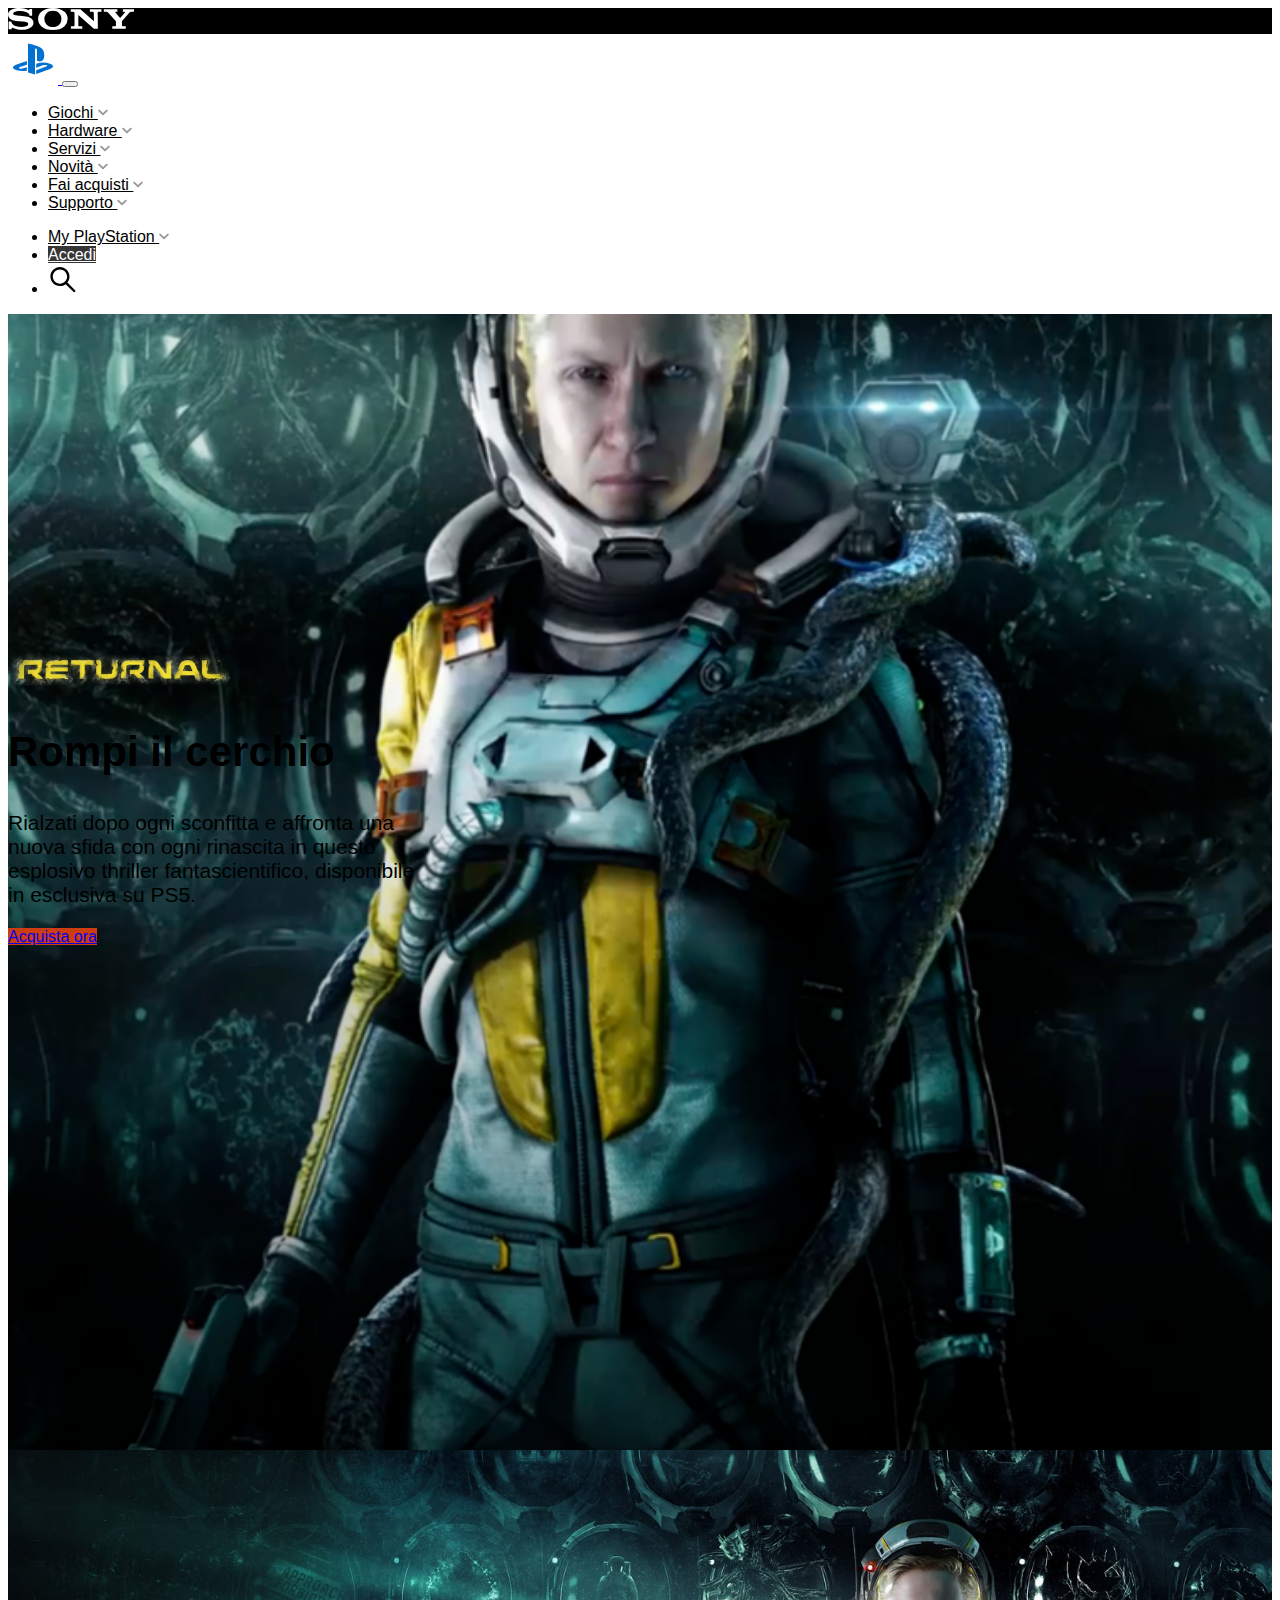
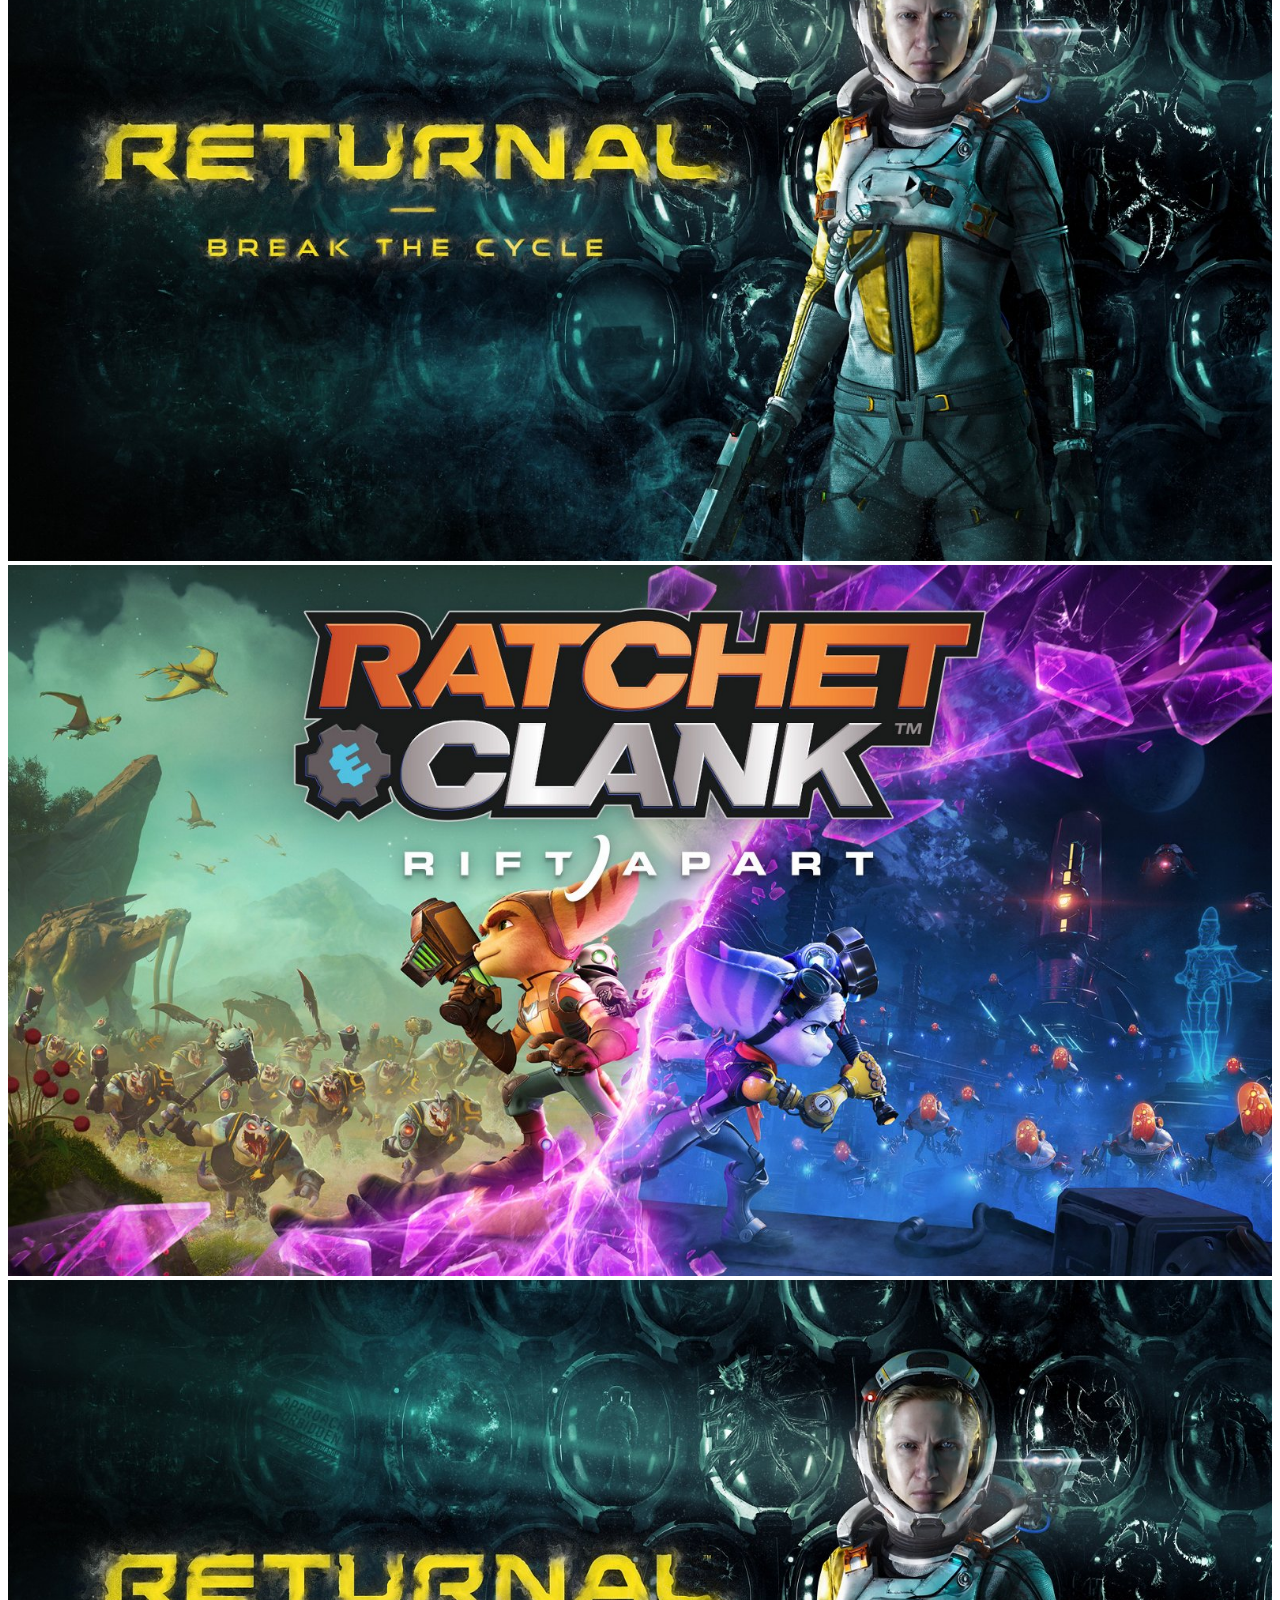
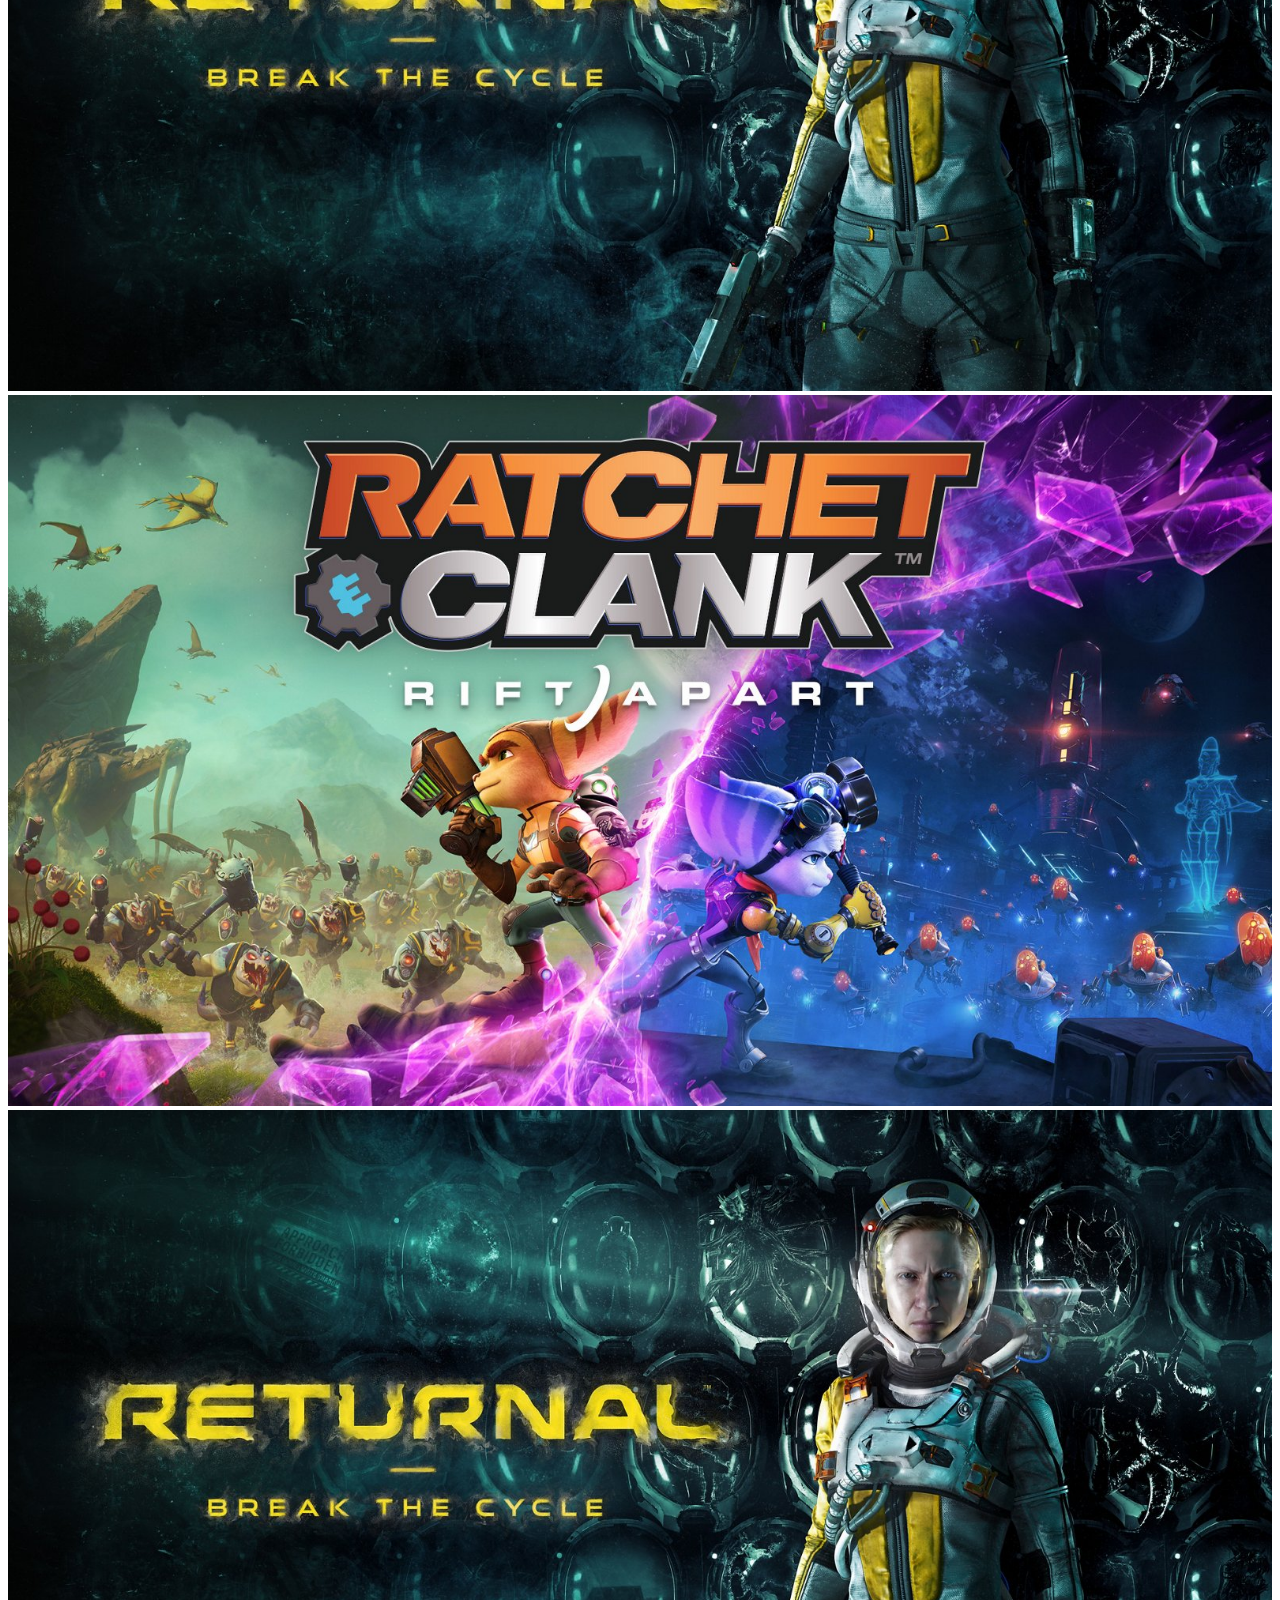
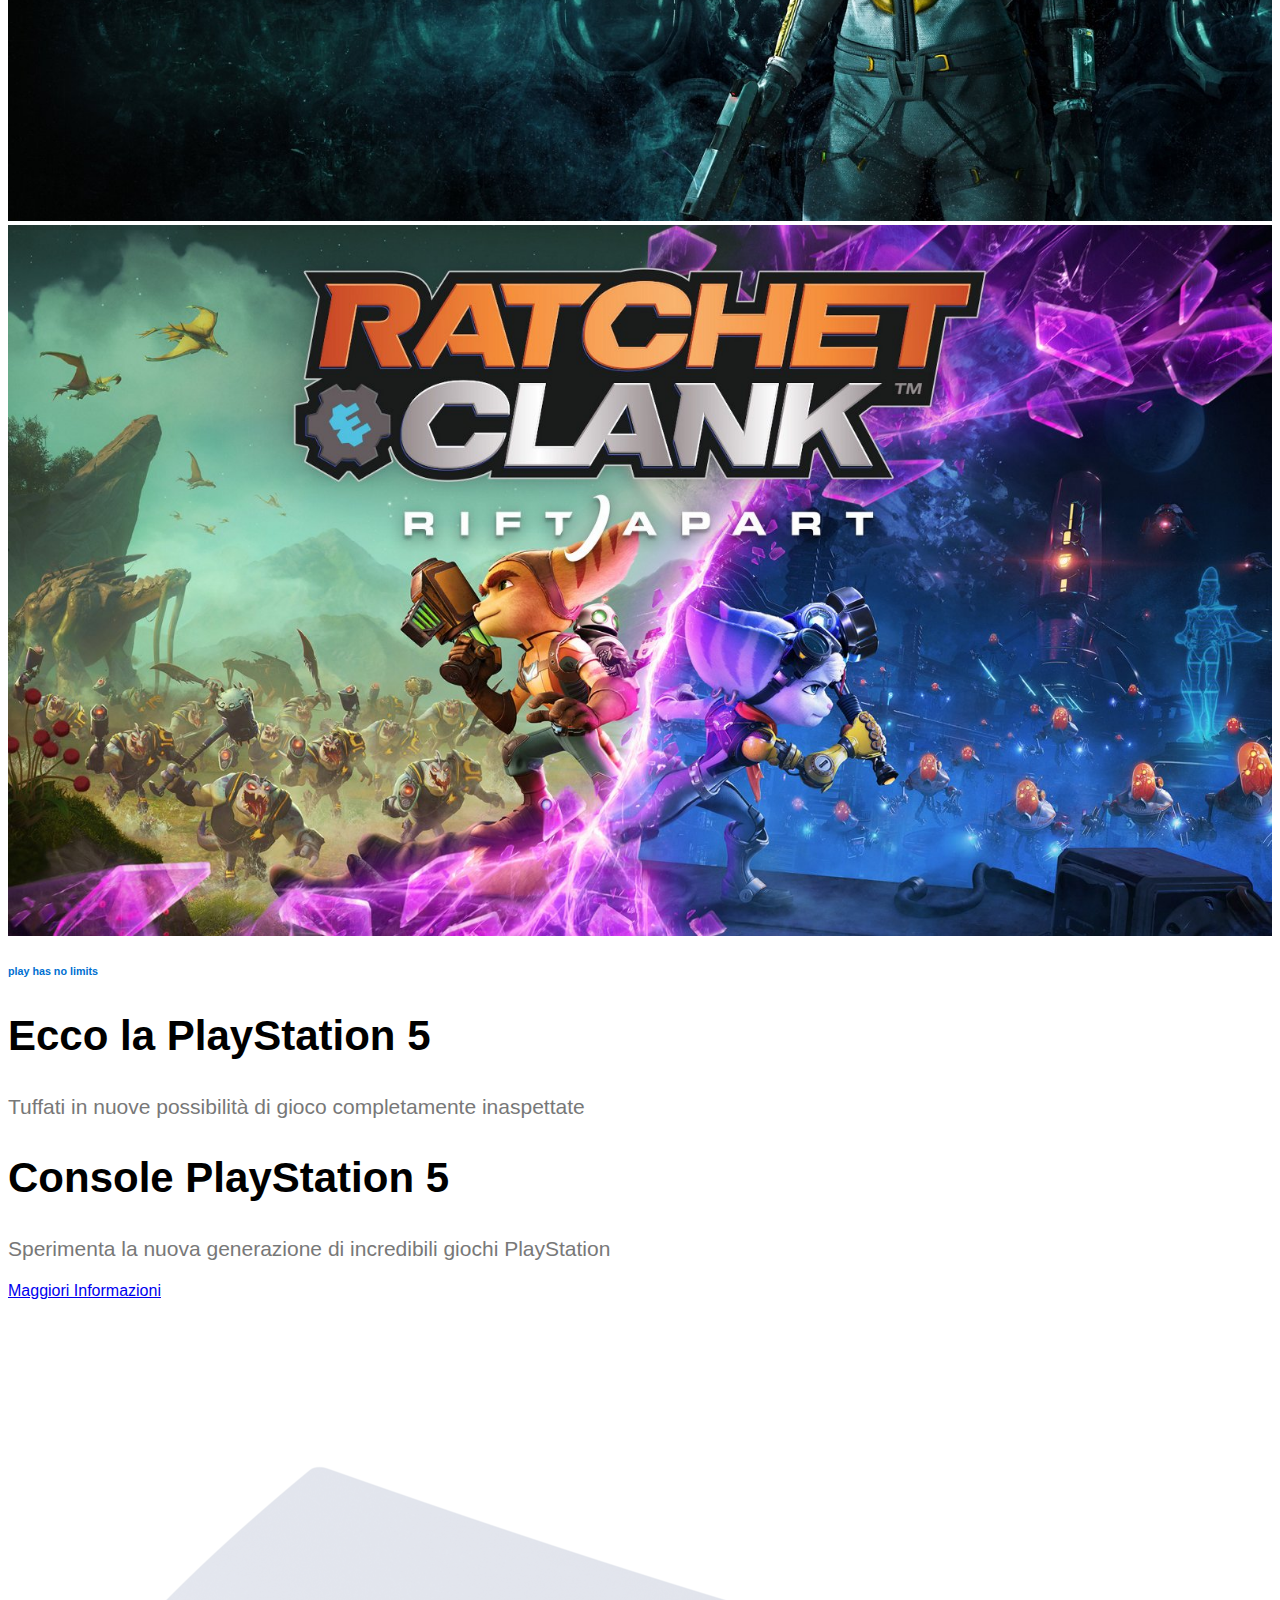
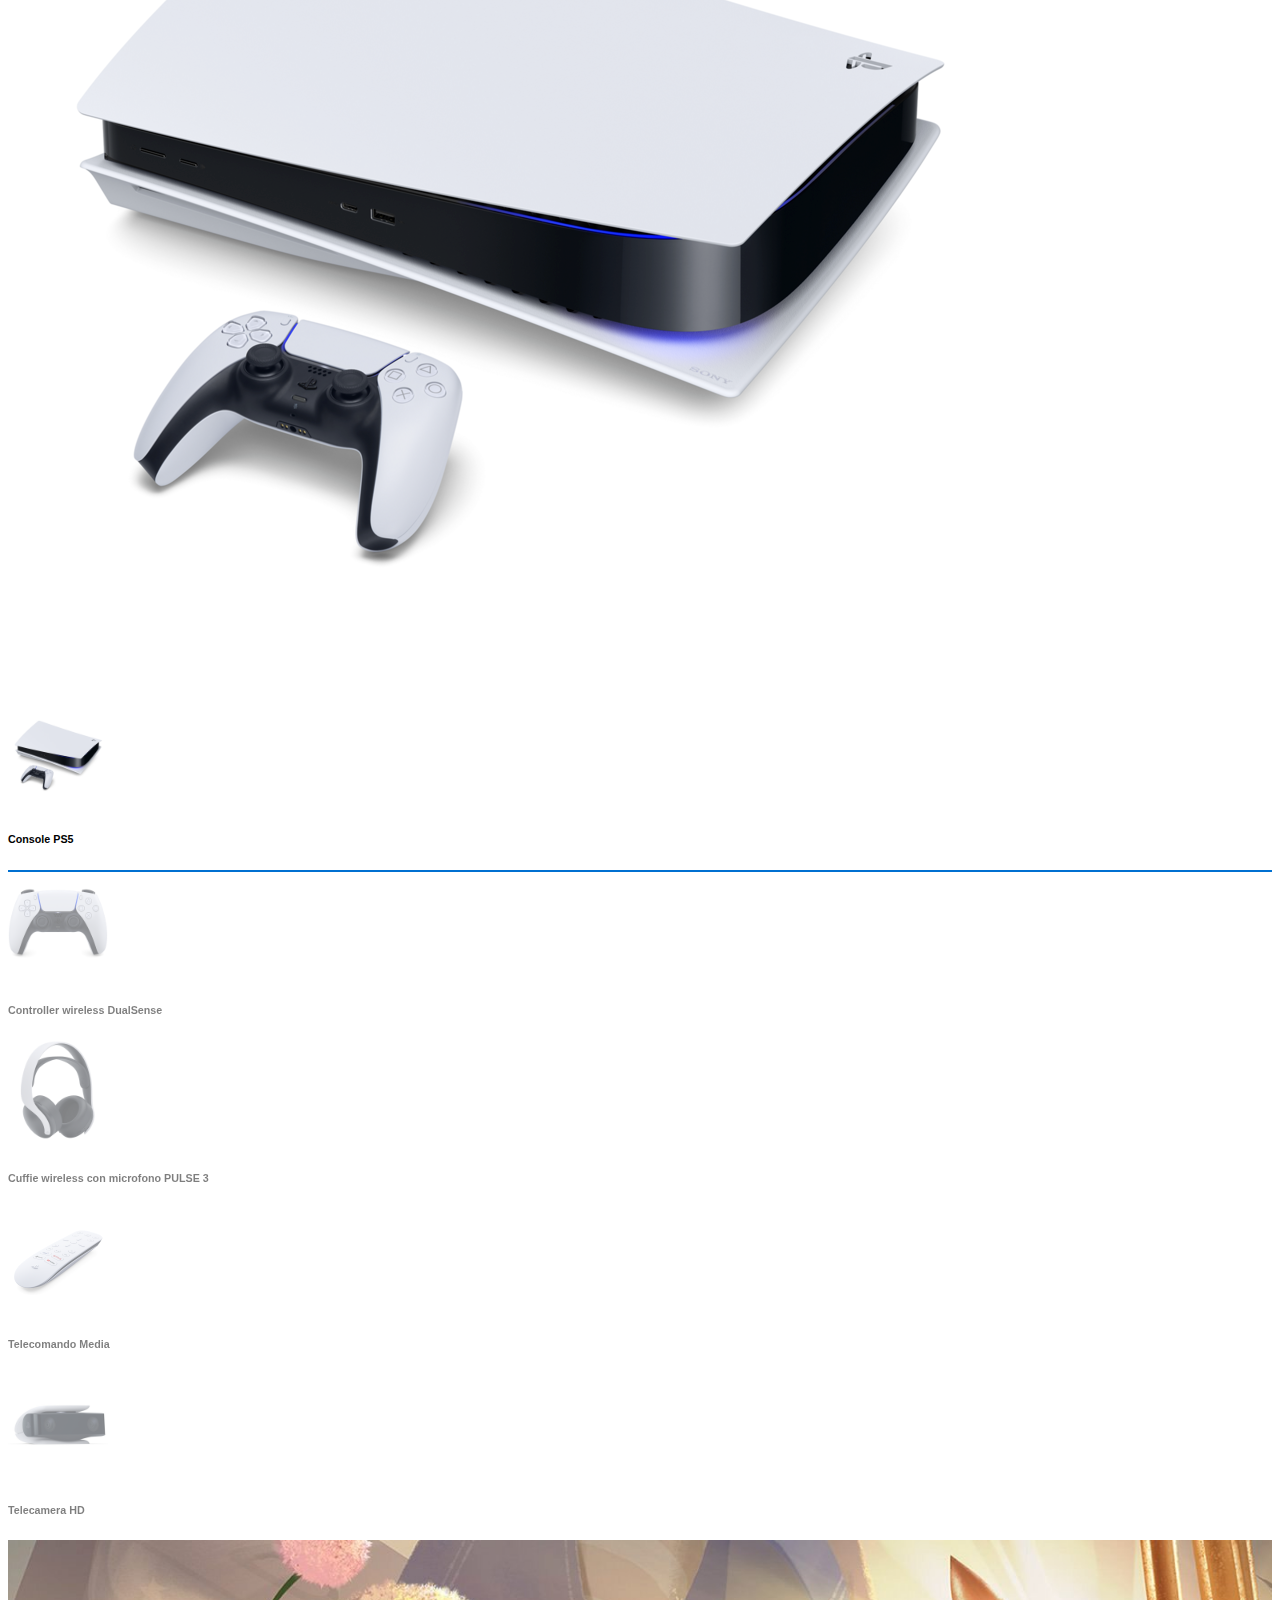
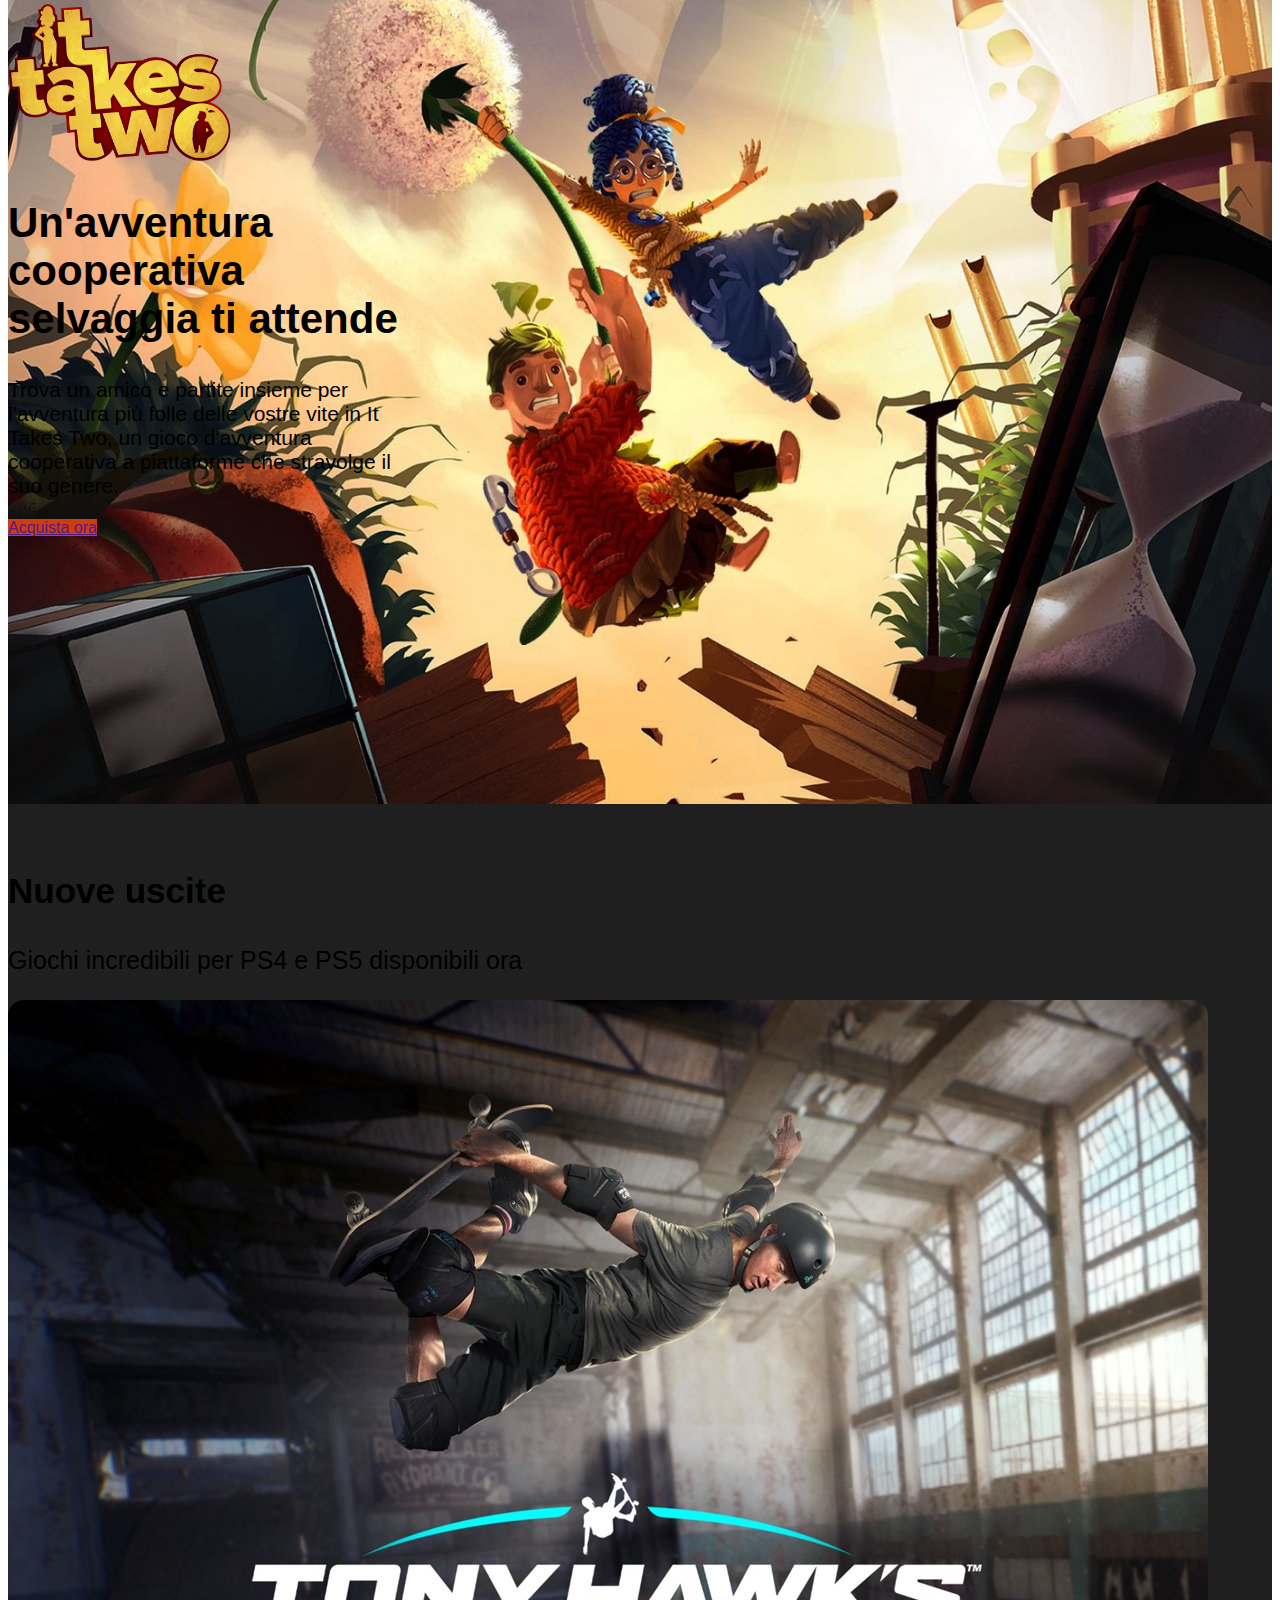
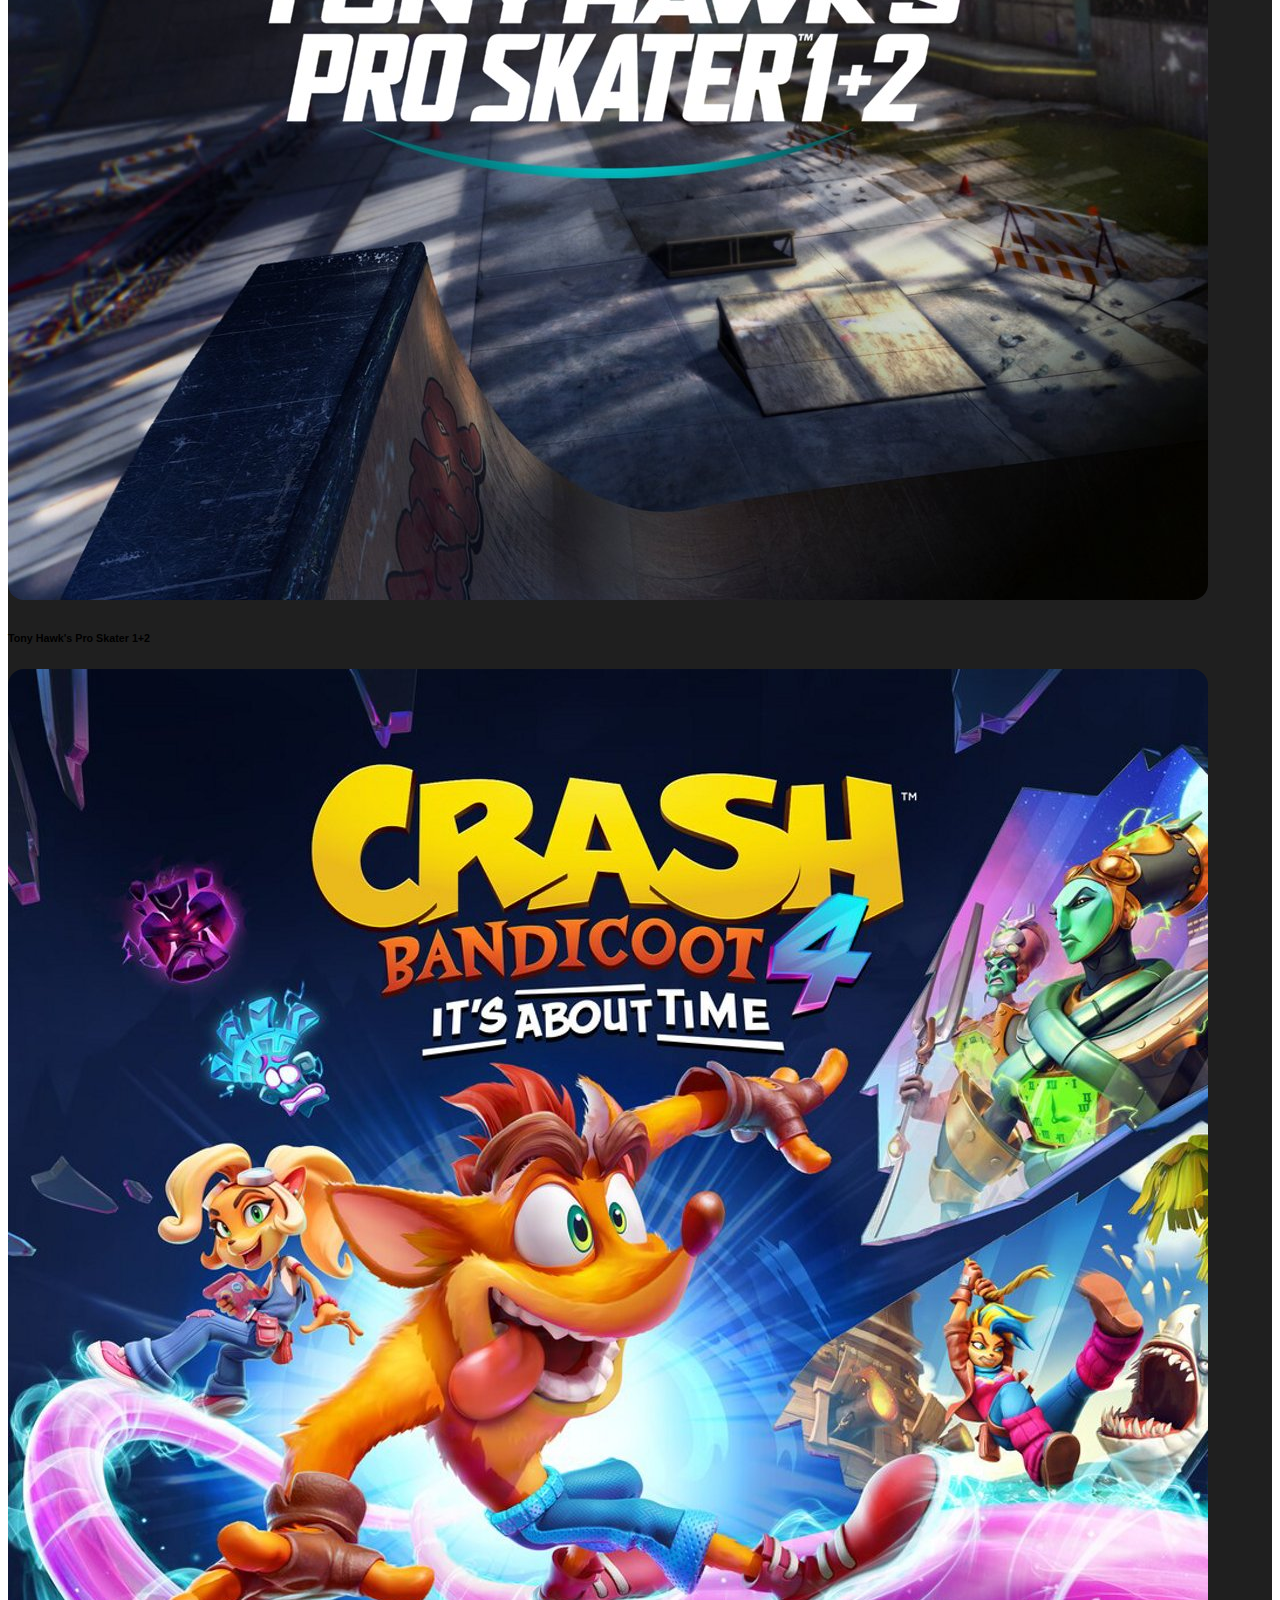
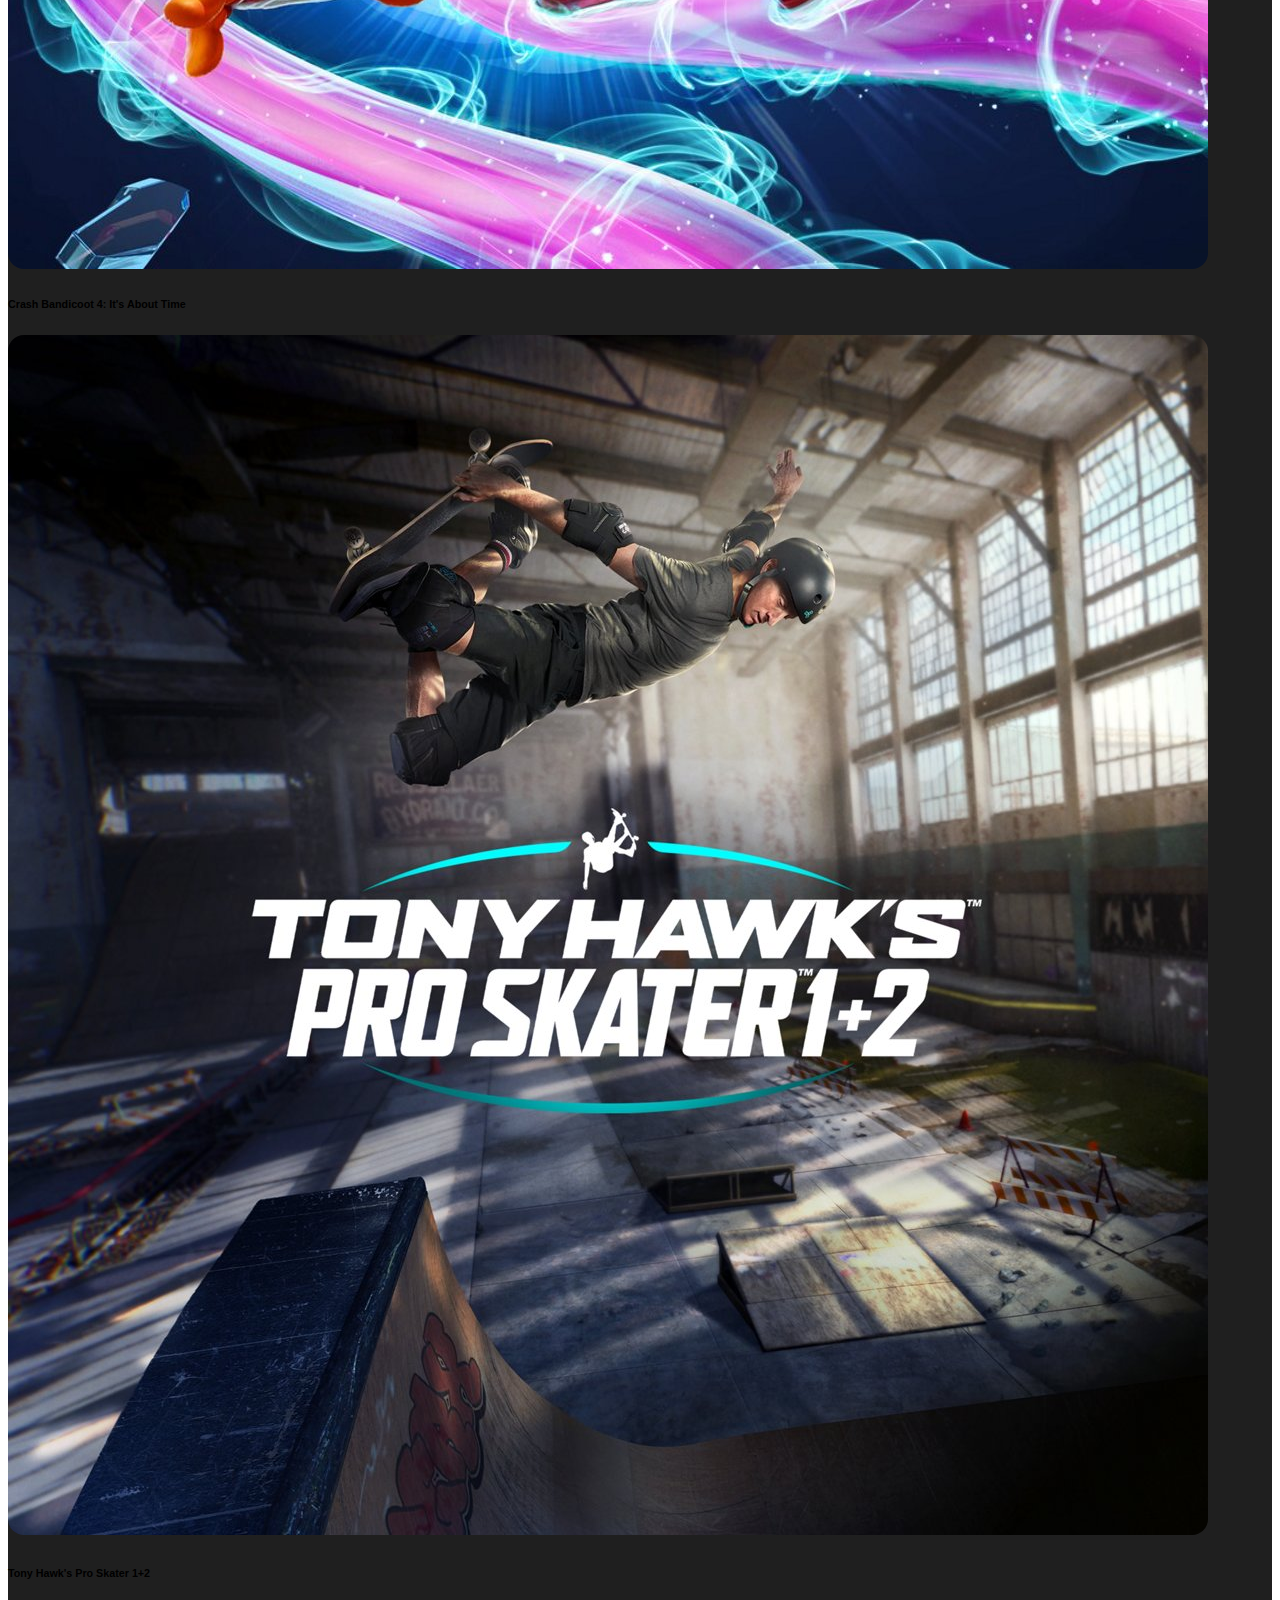
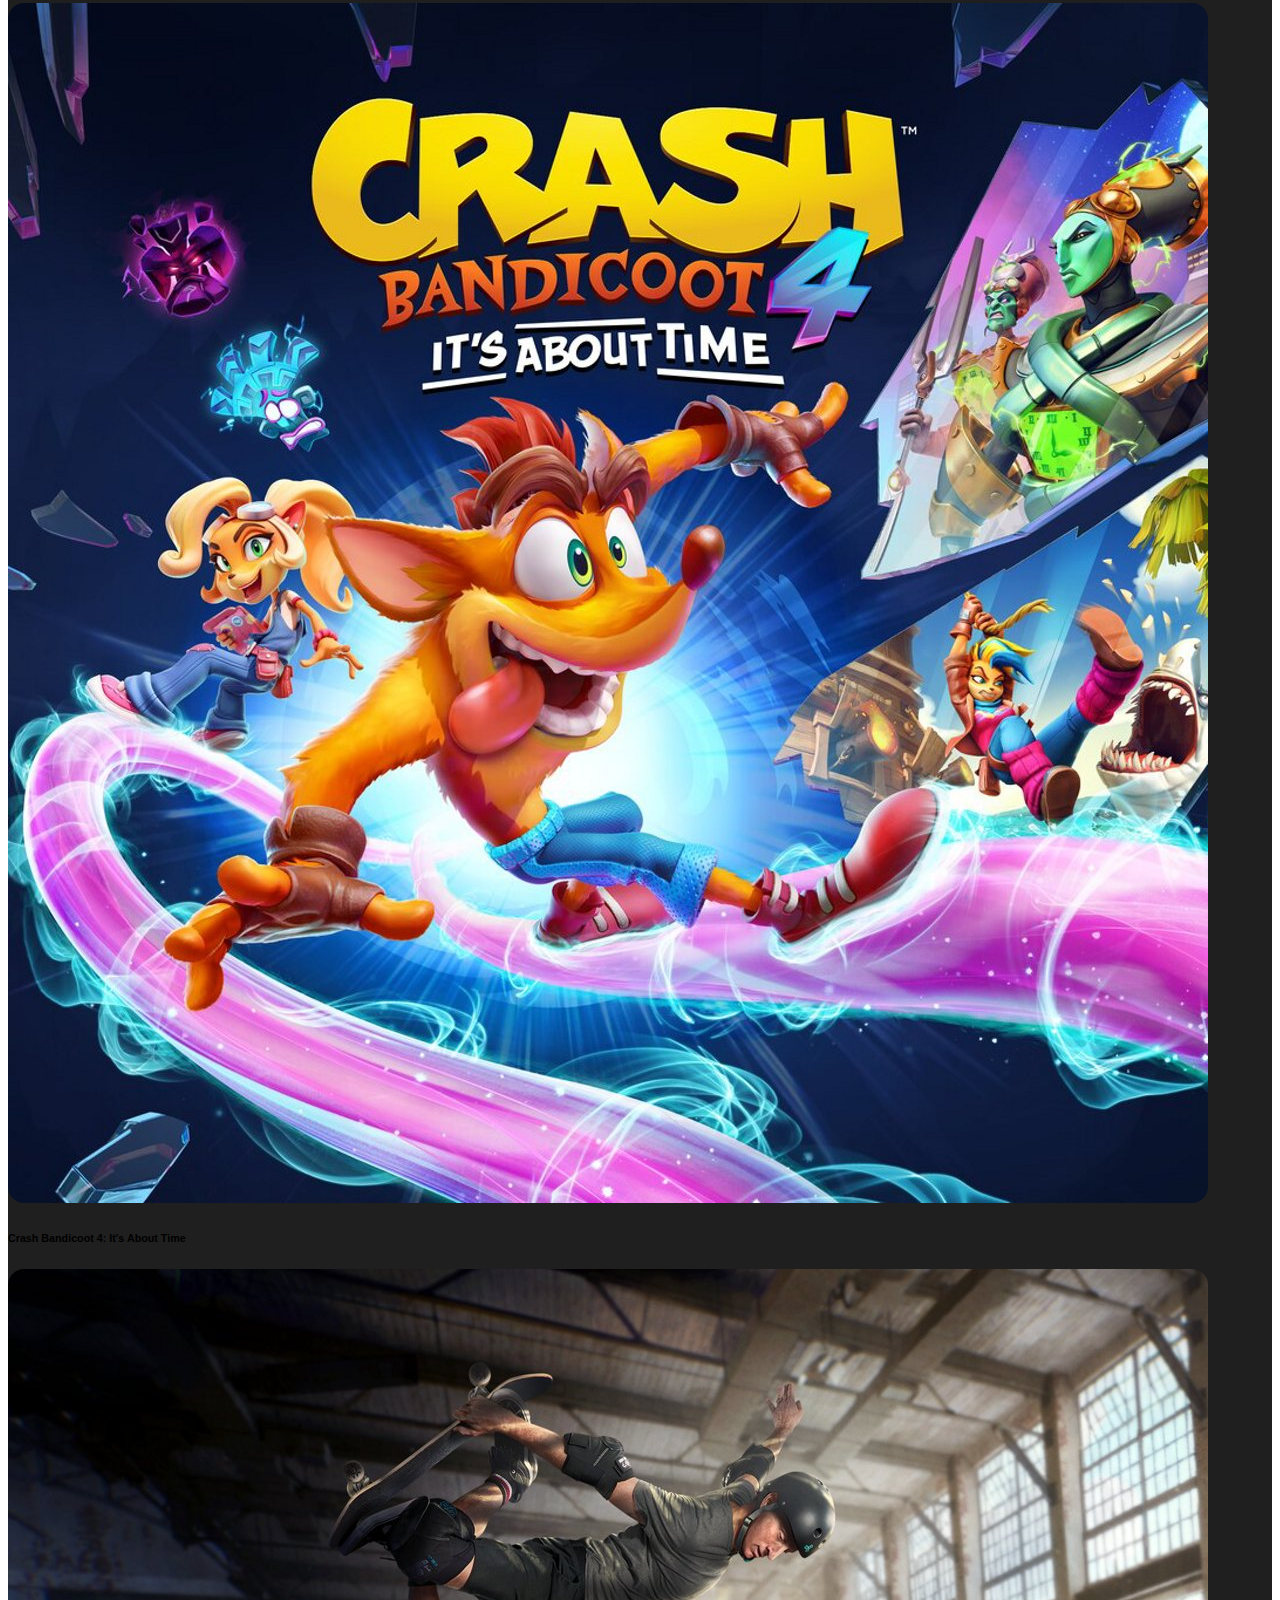
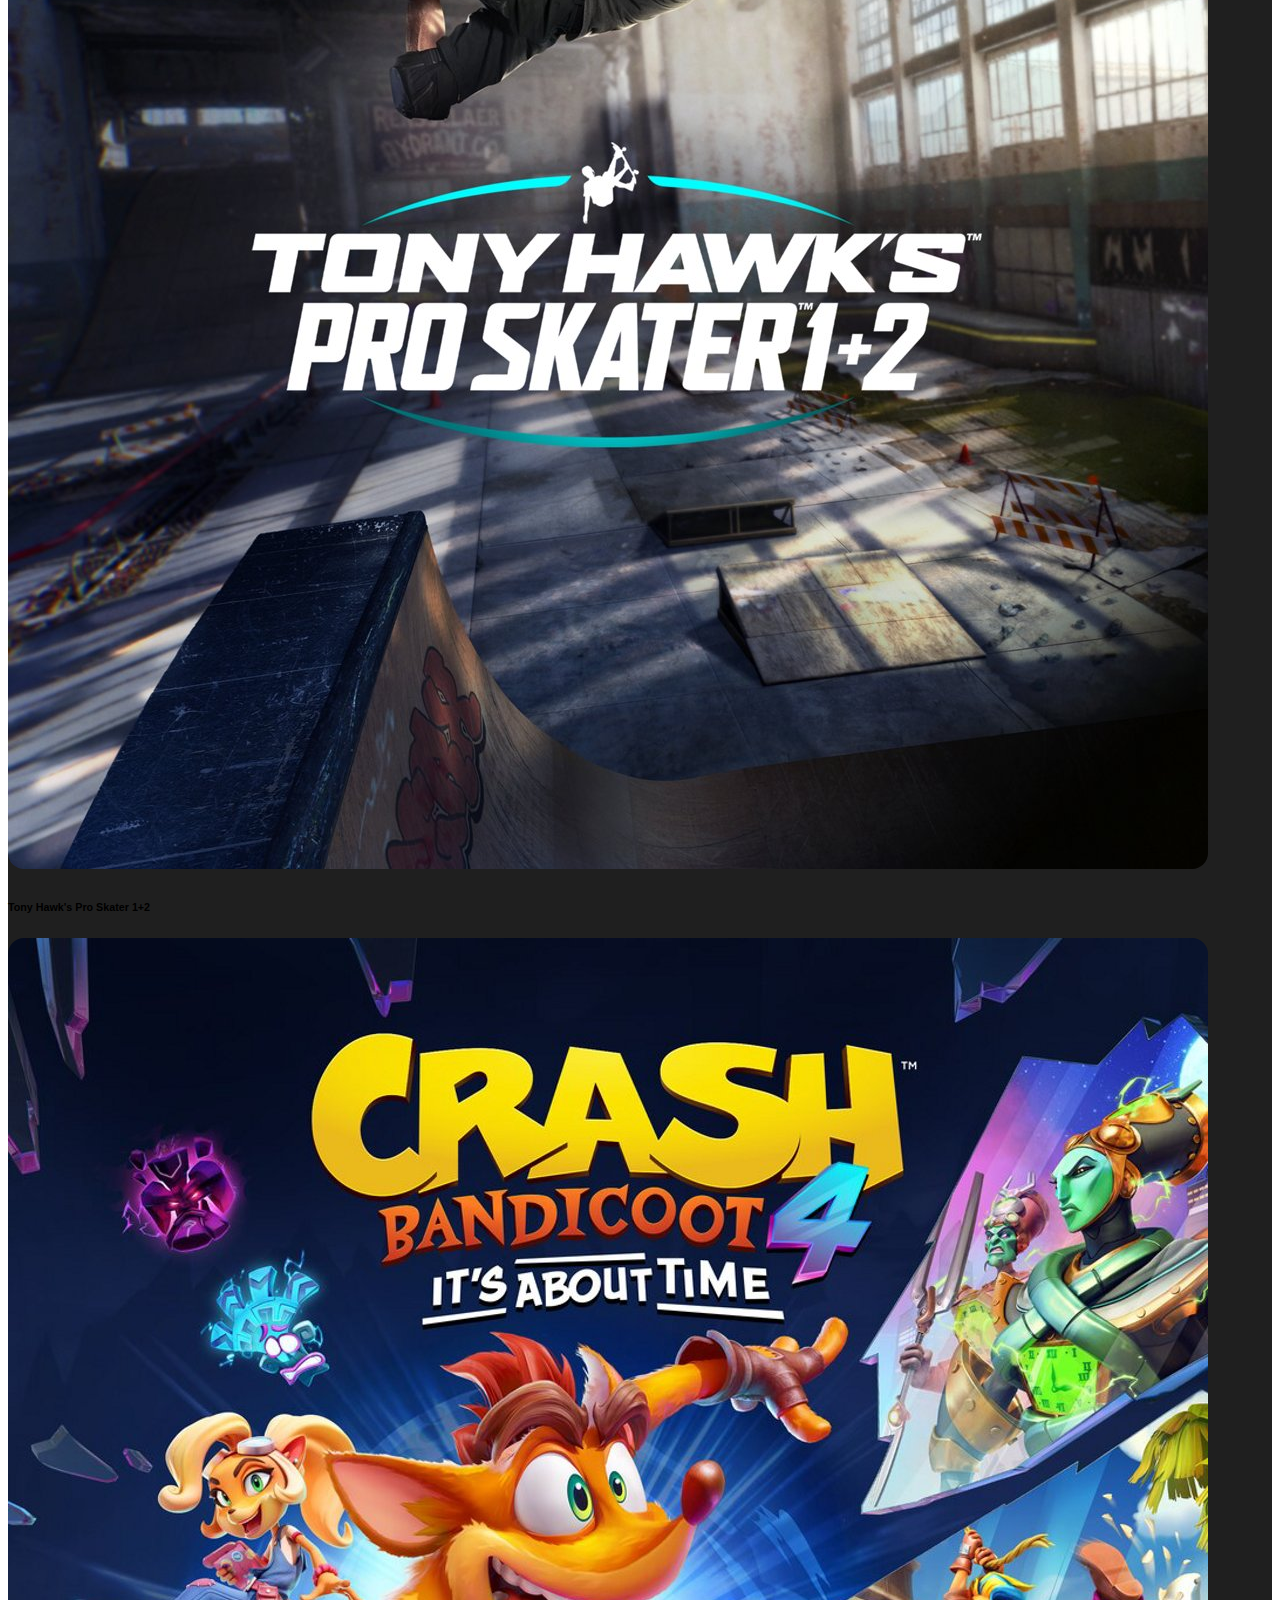
==== commit c34df3ba: "Playstation: add footer" ====
--- a/index.html
+++ b/index.html
@@ -281,7 +281,7 @@
             </div>
         </section>
         <!-- /.new_releases -->
-        <section class="play4 text-center my-5 ">
+        <section class="play4 text-center my-5">
             <h2>Esplora PlayStation<i class="fa-regular fa-registered"></i> 4</h2>
             <p class="p_gray p_size pt-3 pb-5 px-5">Giochi incredibili e intrattenimento senza fine. <br> Non c'è mai
                 stato un momento migliore per giocare sulla tua PS4.</p>
@@ -324,61 +324,113 @@
             </div>
         </section>
         <!-- /.play4 -->
-        <section class="play_plus py-5 py-md-3 py-lg-5">
-            <div class="container">
-                <div class="play_plus_txt py-lg-5">
+        <section class="play_plus py-5 py-md-0">
+            <div class="container d-flex">
+                <div class="play_plus_txt align-self-center py-lg-5">
                     <img src="./assets/img/ps-plus-logo.png" alt="">
                     <p class="my-4">Migliora la tua esperienza PlayStation con l'accesso a multigiocatore online, giochi
                         mensili. sconti esclusivi e altro ancora.</p>
                     <a href="#" class="btn rounded-pill btn-primary btn_plus">Esplora PlayStation Plus</a>
                 </div>
+                <div class="play_plus_img d-none d-md-block">
+                    <img src="./assets/img/ps-plus-april-monthly-games-featured-image-block.png" alt="">
+                </div>
             </div>
         </section>
         <!-- /.play_plus -->
-        <section class="playstore">
-            <div class="container">
-                <div class="row row-cols-1 row-cols-md-3">
-                    <div class="col"></div>
-                    <div class="col"></div>
-                    <div class="col"></div>
+        <section class="playstore text-center my-5 py-5">
+            <div class="container">
+                <h2>Nuovi sconti sul PlayStation Store</h2>
+                <p class="p_gray p_size pt-3 pb-5">Sconti pazzeschi, collezioni curate e saldi stagionali su PS5, PS4 e
+                    PS VR, tutti in un unico posto.</p>
+                <div class="row row-cols-1 row-cols-md-3 gy-5">
+                    <div class="col">
+                        <img src="./assets/img/playstation-store-games-under-20-spotlight.jpg" alt="">
+                    </div>
+                    <div class="col">
+                        <img src="./assets/img/playstation-store-golden-week-sale-spotlight.jpg" alt="">
+                    </div>
+                    <div class="col">
+                        <img src="./assets/img/playstation-store-free-to-play-spotlight.png" alt="">
+                    </div>
                 </div>
             </div>
         </section>
         <!-- /.playstore -->
-        <section class="play_now">
-            <div class="container">
-                <div class="row">
-                    <div class="col"></div>
-                    <div class="col d-none d-md-block"></div>
+        <section class="play_now py-5 py-md-0">
+            <div class="container d-flex">
+                <div class="play_now_txt align-self-center py-lg-5">
+                    <img src="./assets/img/ps-now-logo-two-column.png" alt="">
+                    <p class="my-4 text-white">Ottieni l'accesso immediato a una vastissima raccolta di oltre 800 giochi
+                        per PS4, PS3 e PS2 su PS4 e PC Windows, con nuovi titoli aggiunti ogni mese.</p>
+                    <a href="#" class="btn rounded-pill btn-light">Esplora PlayStation Now</a>
+                </div>
+                <div class="play_now_img d-none d-md-block">
+                    <img src="./assets/img/ps-now-april-featured-image-block.png" alt="">
                 </div>
             </div>
         </section>
         <!-- /.play_now -->
-        <section class="social">
-            <div class="container">
-                <div class="row row-cols-2 row-cols-sm-4">
-                    <div class="col"></div>
-                    <div class="col"></div>
-                    <div class="col"></div>
-                    <div class="col"></div>
+        <section class="social text-center my-5 pt-2 pb-5">
+            <h3 class="mb-5">Seguici sui social media</h3>
+            <div class="container lg_custom">
+                <div class="row row-cols-2 row-cols-sm-4 gy-5">
+                    <div class="col"><a href="#"><img src="./assets/img/twitter.jpg" alt=""></a></div>
+                    <div class="col"><a href="#"><img src="./assets/img/facebook.jpg" alt=""></a></div>
+                    <div class="col"><a href="#"><img src="./assets/img/instagram.jpg" alt=""></a></div>
+                    <div class="col"><a href="#"><img src="./assets/img/youtube.png" alt=""></a></div>
                 </div>
             </div>
         </section>
         <!-- /.social -->
     </main>
     <!-- /#site_main -->
-    <footer id="site_footer">
+    <footer id="site_footer" class="text-white">
         <div class="container">
-            <div class="row row-cols-1 row-cols-lg-2">
-                <div class="col"></div>
+            <div class="row row-cols-1 row-cols-lg-2 gy-5">
+                <div class="col">
+                    <img src="./assets/img/ps-footer.svg" alt="" class="logo_bot">
+                    <div class="language pt-5">
+                        <a href="#"><img src="./assets/img/language-globe.svg" alt="" class="globe me-3">Country / Region: Italy</a>
+                    </div>
+                </div>
                 <div class="col">
                     <div class="row row-cols-1 row-cols-md-3">
-                        <div class="col"></div>
-                        <div class="col"></div>
-                        <div class="col"></div>
-                    </div>
-                </div>
-                <div class="col"></div>
+                        <div class="col">
+                            <ul>
+                                <li><a href="#">Link footer n</a></li>
+                                <li><a href="#">Link footer n</a></li>
+                                <li><a href="#">Link footer n</a></li>
+                                <li><a href="#">Link footer n</a></li>
+                                <li><a href="#">Link footer n</a></li>
+                            </ul>
+                        </div>
+                        <div class="col">
+                            <ul>
+                                <li><a href="#">Link footer n</a></li>
+                                <li><a href="#">Link footer n</a></li>
+                                <li><a href="#">Link footer n</a></li>
+                                <li><a href="#">Link footer n</a></li>
+                                <li><a href="#">Link footer n</a></li>
+                                <li><a href="#">Link footer n</a></li>
+                                <li><a href="#">Link footer n</a></li>
+                            </ul>
+                        </div>
+                        <div class="col">
+                            <ul>
+                                <li><a href="#">Link footer n</a></li>
+                                <li><a href="#">Link footer n</a></li>
+                                <li><a href="#">Link footer n</a></li>
+                            </ul>
+                        </div>
+                    </div>
+                </div>
+                <div class="col">
+                    <div class="sony_img">
+                        <img src="./assets/img/sie-logo.svg" alt="">
+                    </div>
+                    <p>Website<i class="fa-regular fa-copyright"></i>2021 Sony Interactive Entertainment Europe Limited. Tutti i contenuti, nomi dei giochi, nomi commerciali e/o di abbigliamento, marchi registrati, grafica e immagini associati sono marchi registrati e/o materiale protetto da copyright dei rispettivi proprietari. Tutti i diritti riservati. <a href="#" class="text-decoration-underline">Maggiori info</a></p>
+                </div>
             </div>
         </div>
     </footer>
--- a/assets/css/style.css
+++ b/assets/css/style.css
@@ -157,20 +157,50 @@
     border: 0;
 }
 
-.play_plus_txt img {
+.play_plus_txt img,
+.play_now_txt img {
     width: 330px;
 }
 
 .play_now {
     background-color: var(--ps-now);
 }
-
 
 /* #endregion Main */
 
 /* #region Footer */
 footer {
     background-color: var(--ps-primary_footer);
+    padding: 5rem 0;
+}
+
+.logo_bot{
+    width: 100px;
+}
+.globe{
+    width: 20px;
+}
+
+footer a{
+    text-decoration: none;
+    color: var(--ps-lighter);
+}
+
+footer ul{
+    list-style-type: none;
+    margin: 0;
+}
+
+footer li{
+    line-height: 35px;
+}
+
+.sony_img img{
+    width: 155px;
+}
+
+footer a:hover{
+    color: var(--ps-lighter);
 }
 
 /* #endregion Footer */
@@ -242,14 +272,8 @@
         width: 100px;
     }
 
-    .play_plus{
-        background-image: url(../img/ps-plus-april-monthly-games-featured-image-block.png);
-        background-repeat: no-repeat;
-        background-size: contain;
-        background-position: right;
-    }
-    .play_plus_txt p {
-        width: 44%;
+    .social .container{
+        padding: 0 5rem;
     }
 
 }
@@ -278,6 +302,10 @@
     h3 {
         font-size: 35px;
     }
+
+    .lg_custom{
+        max-width: 1140px;
+    }
 }
 
 /* #endregion Responsive */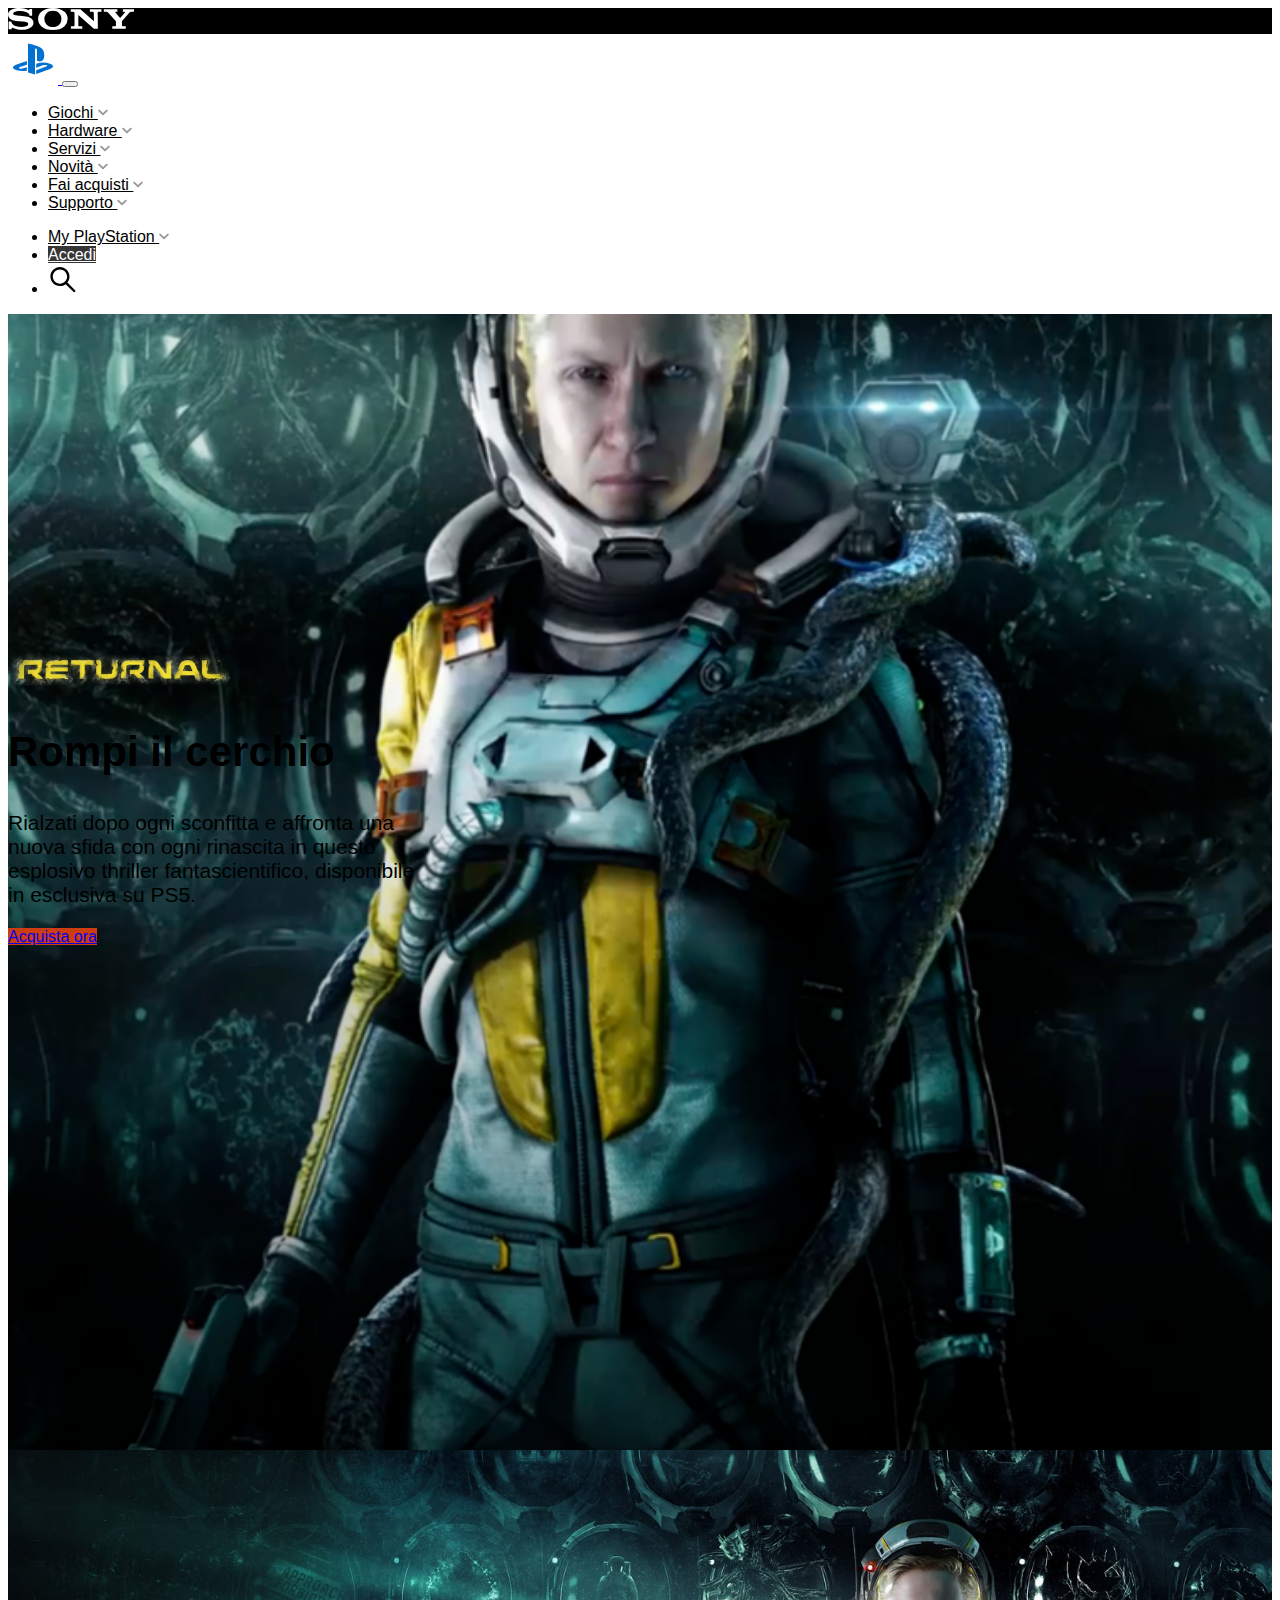
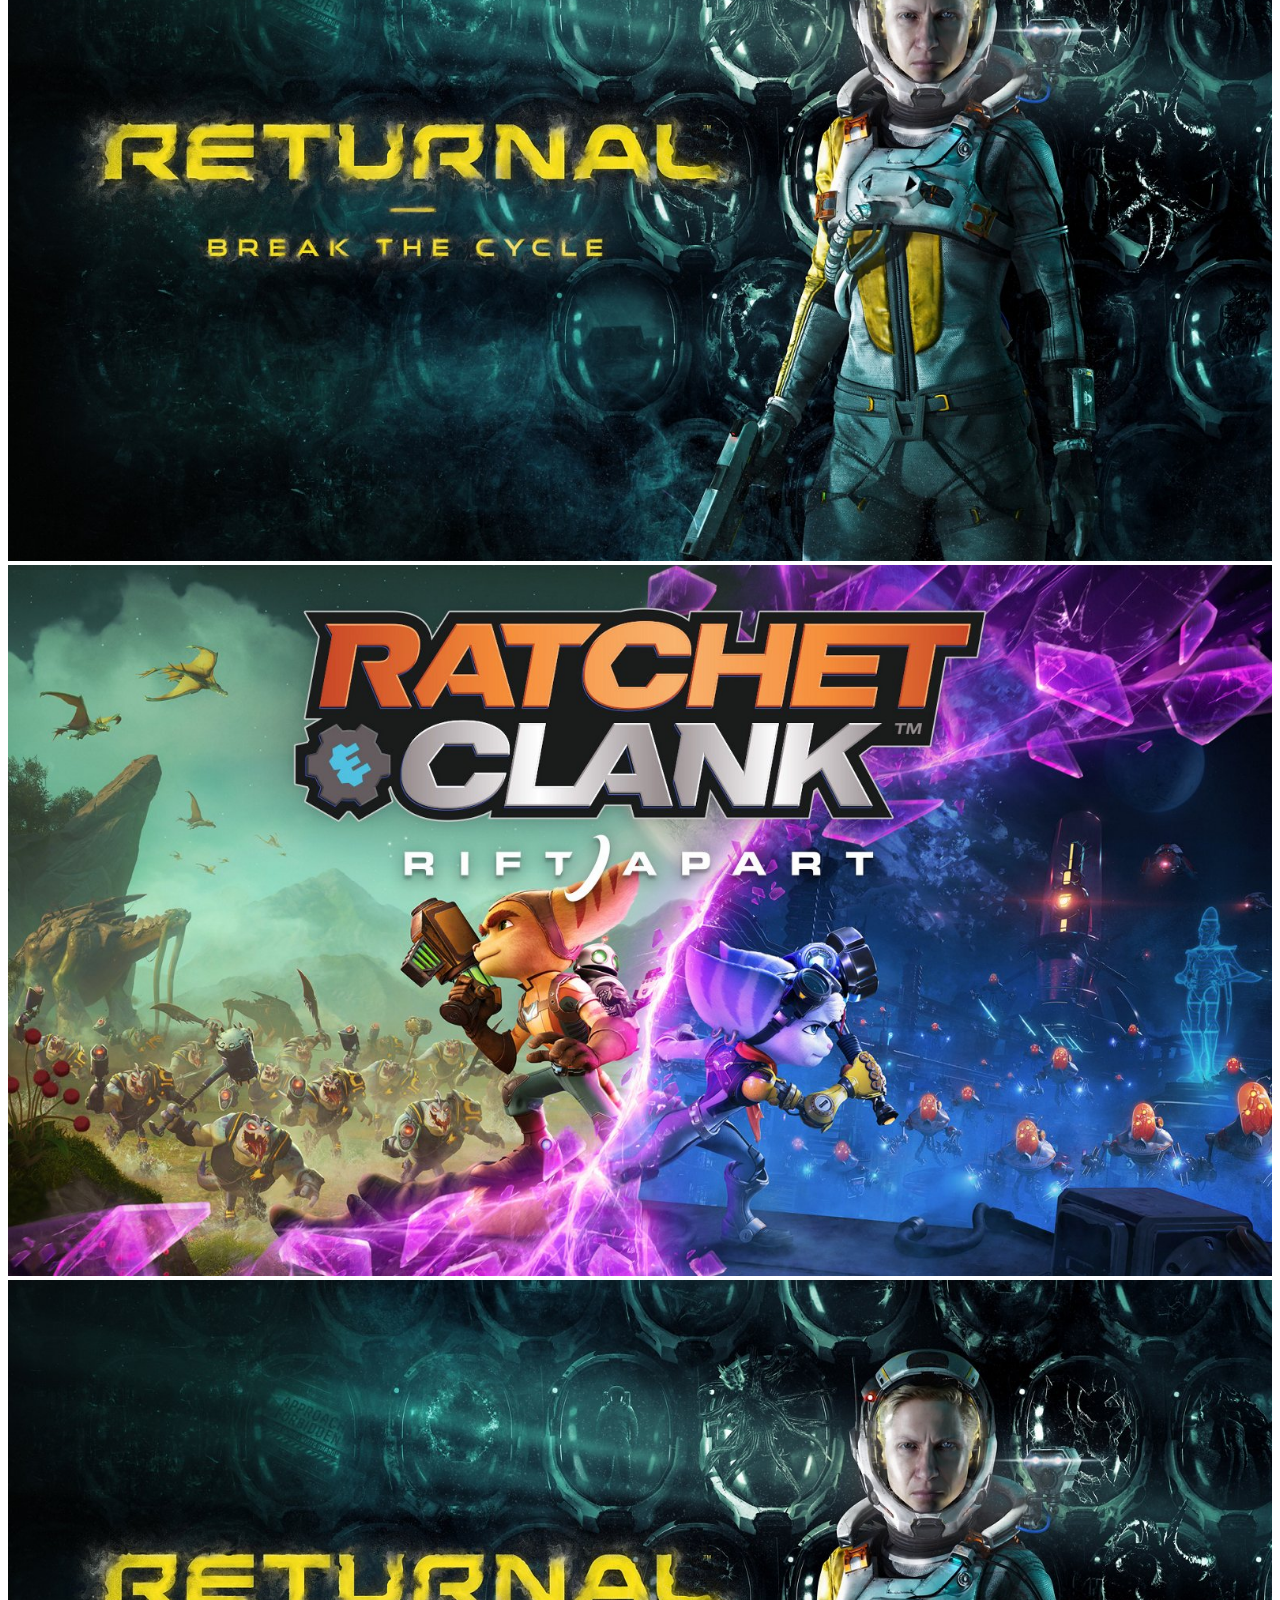
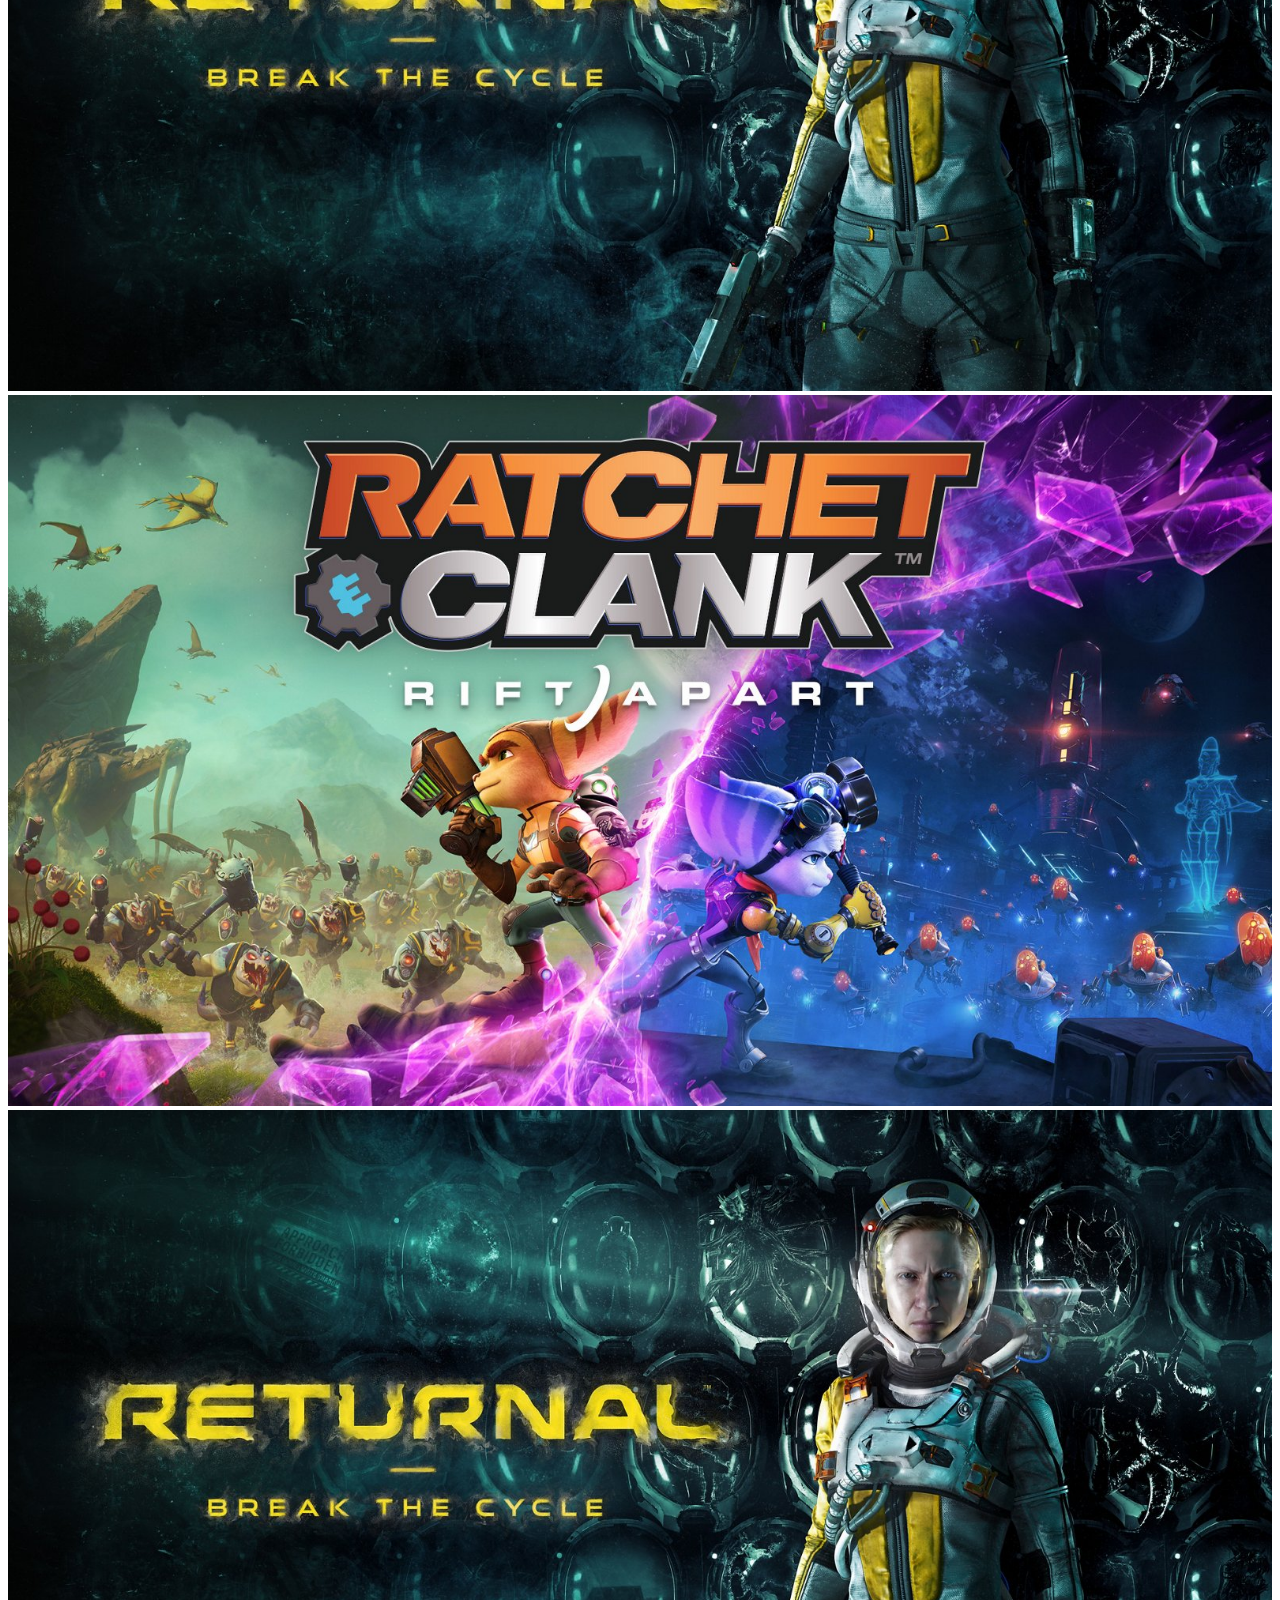
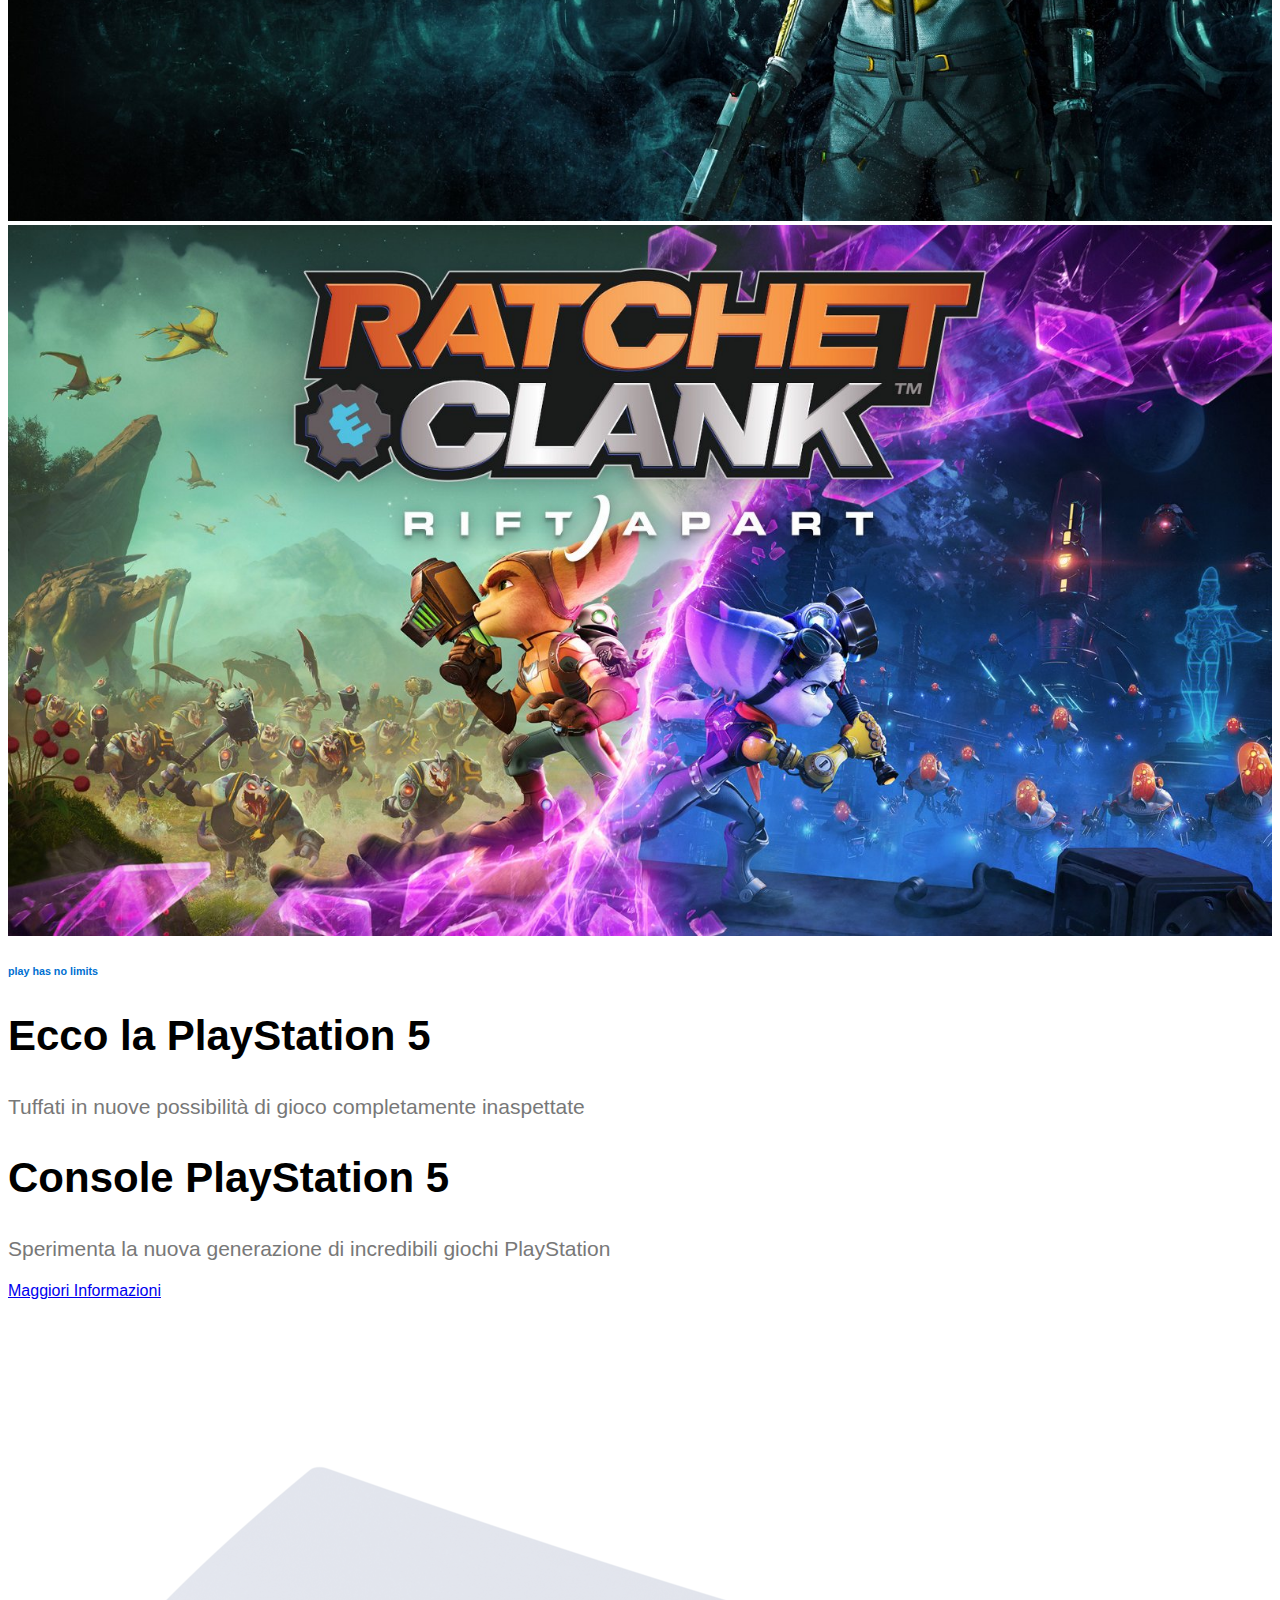
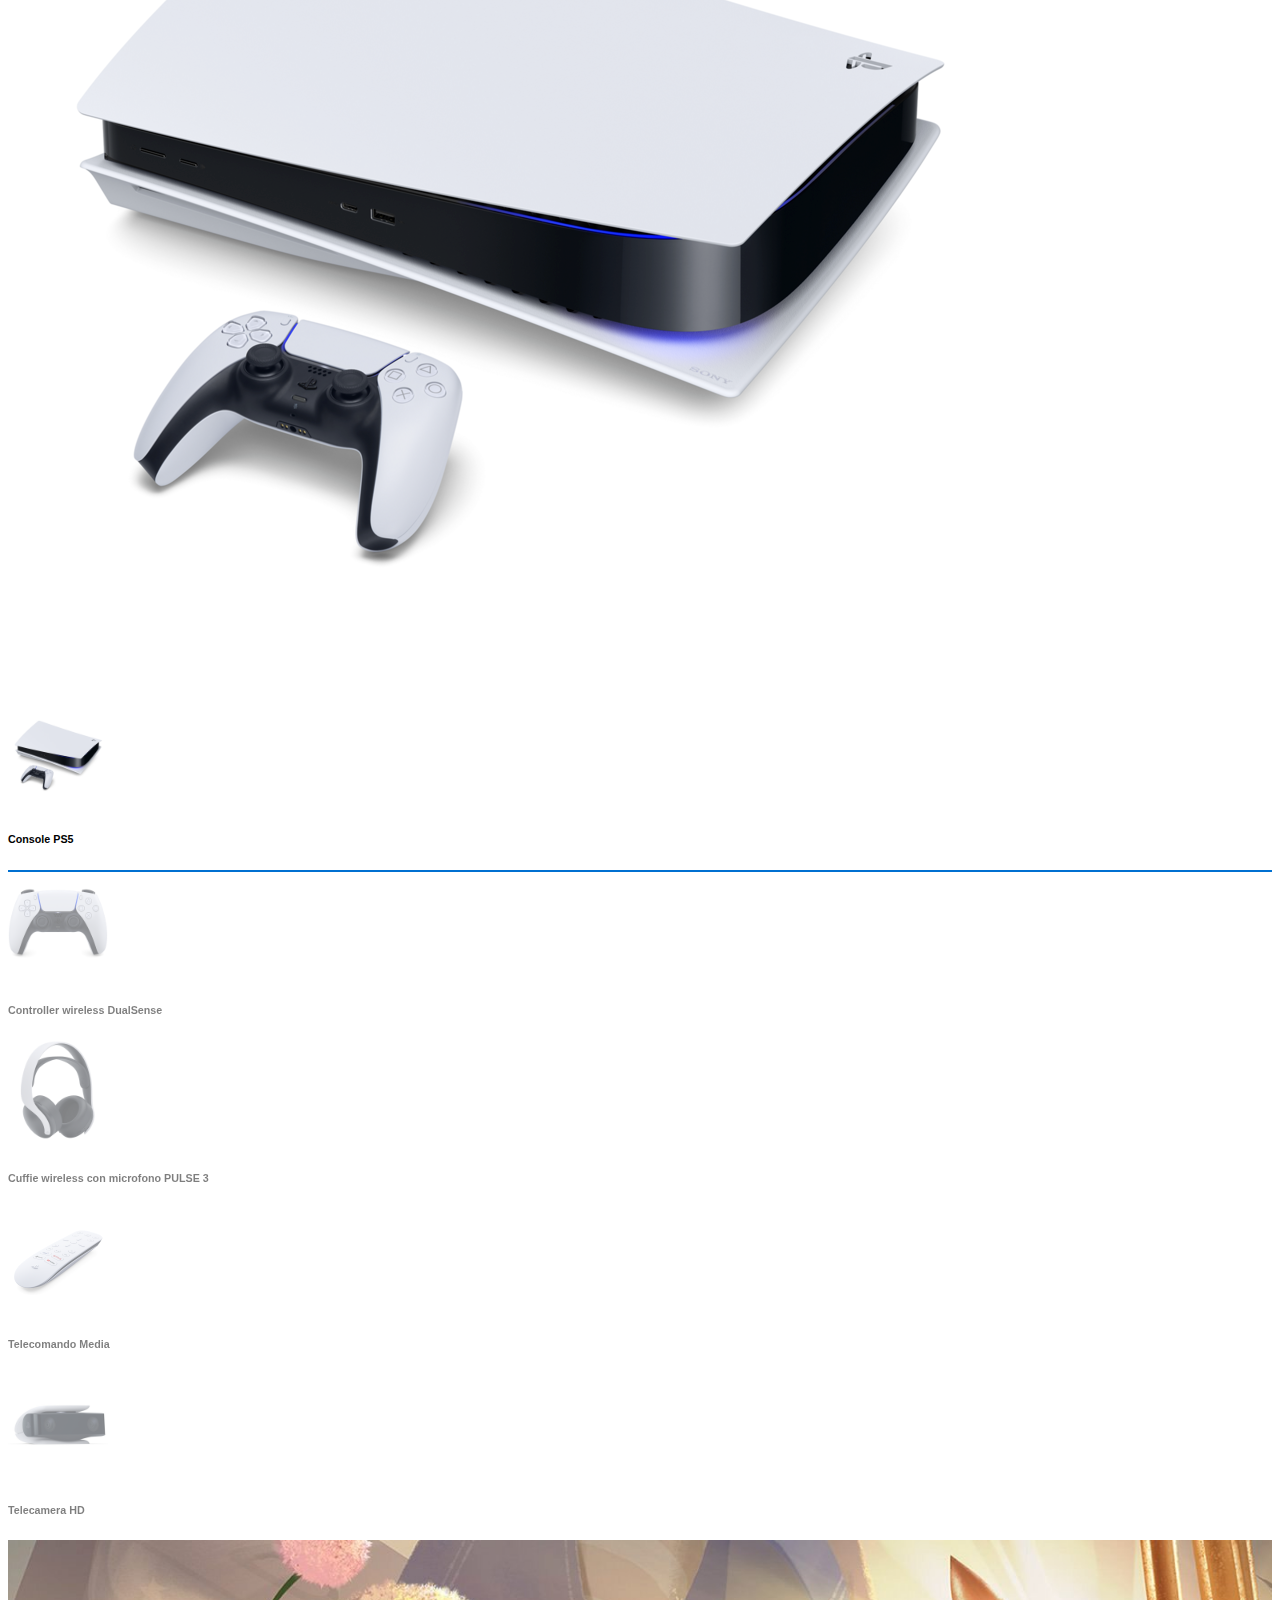
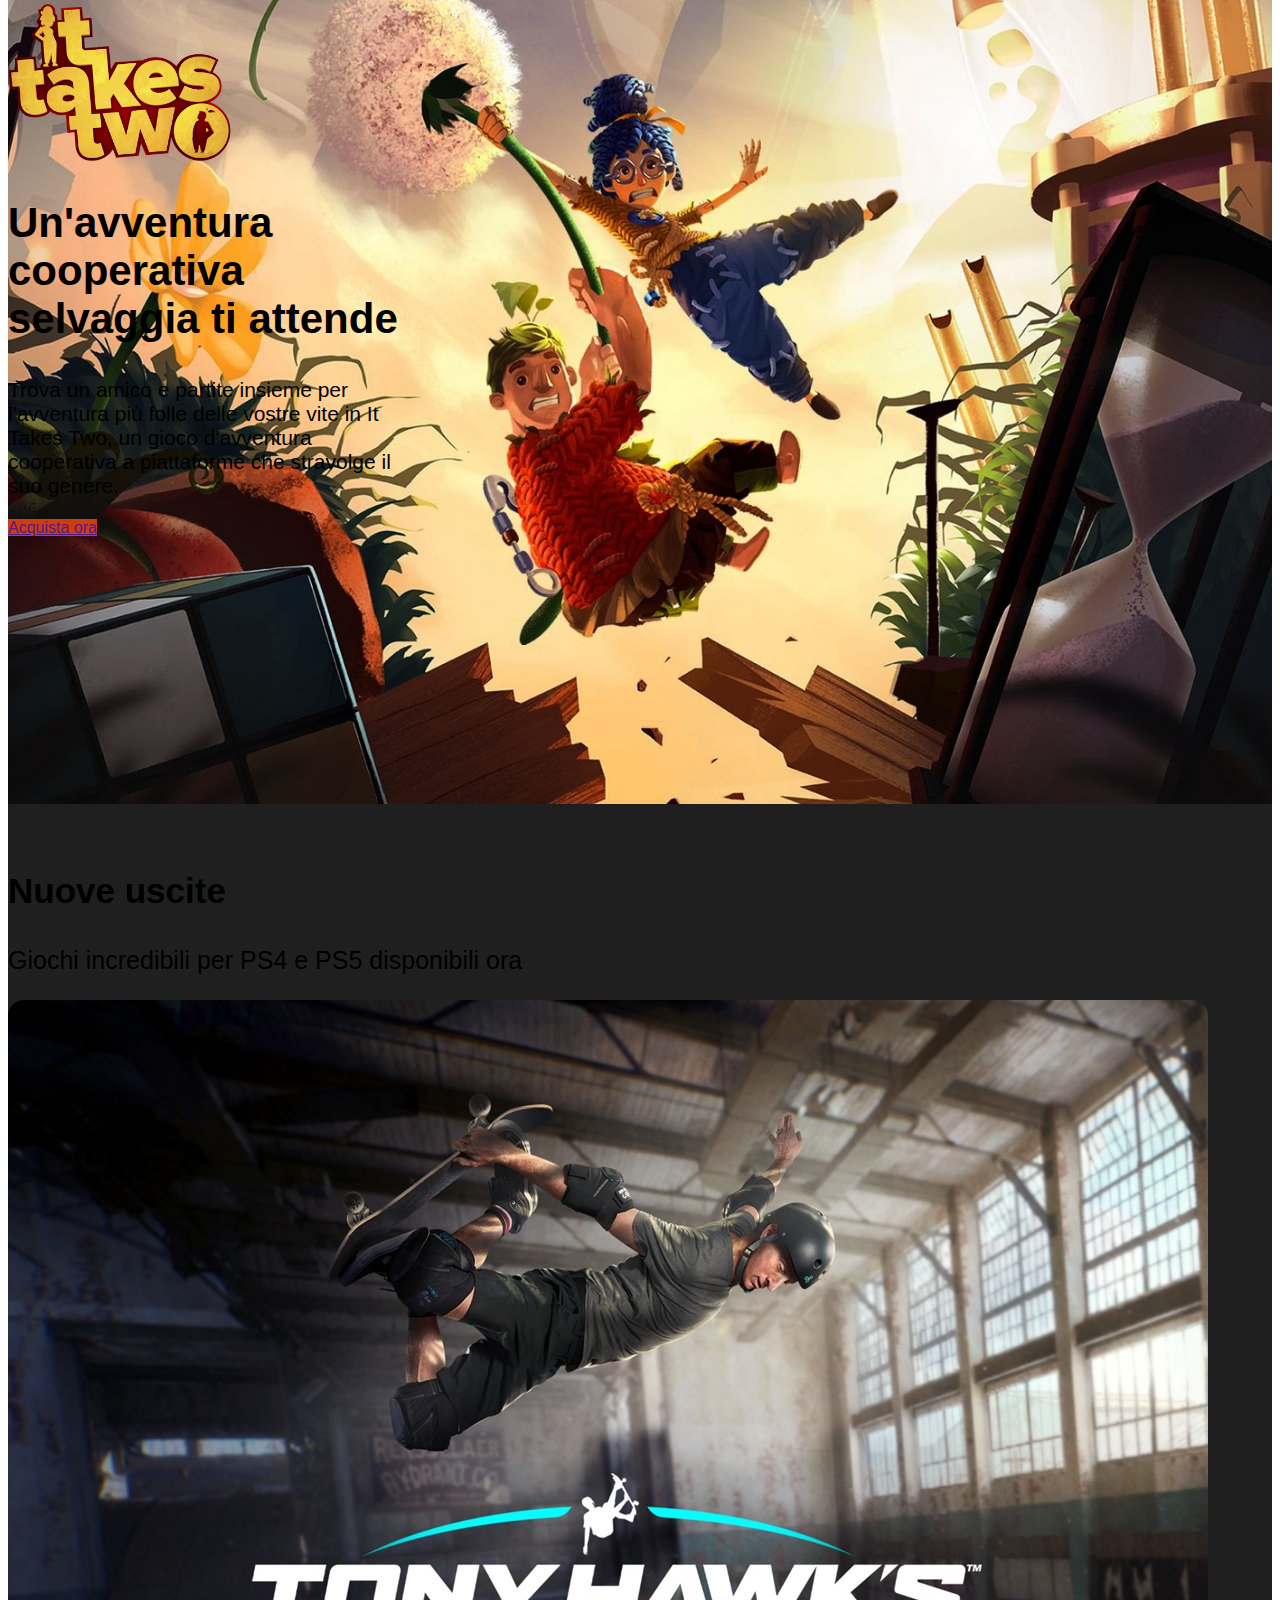
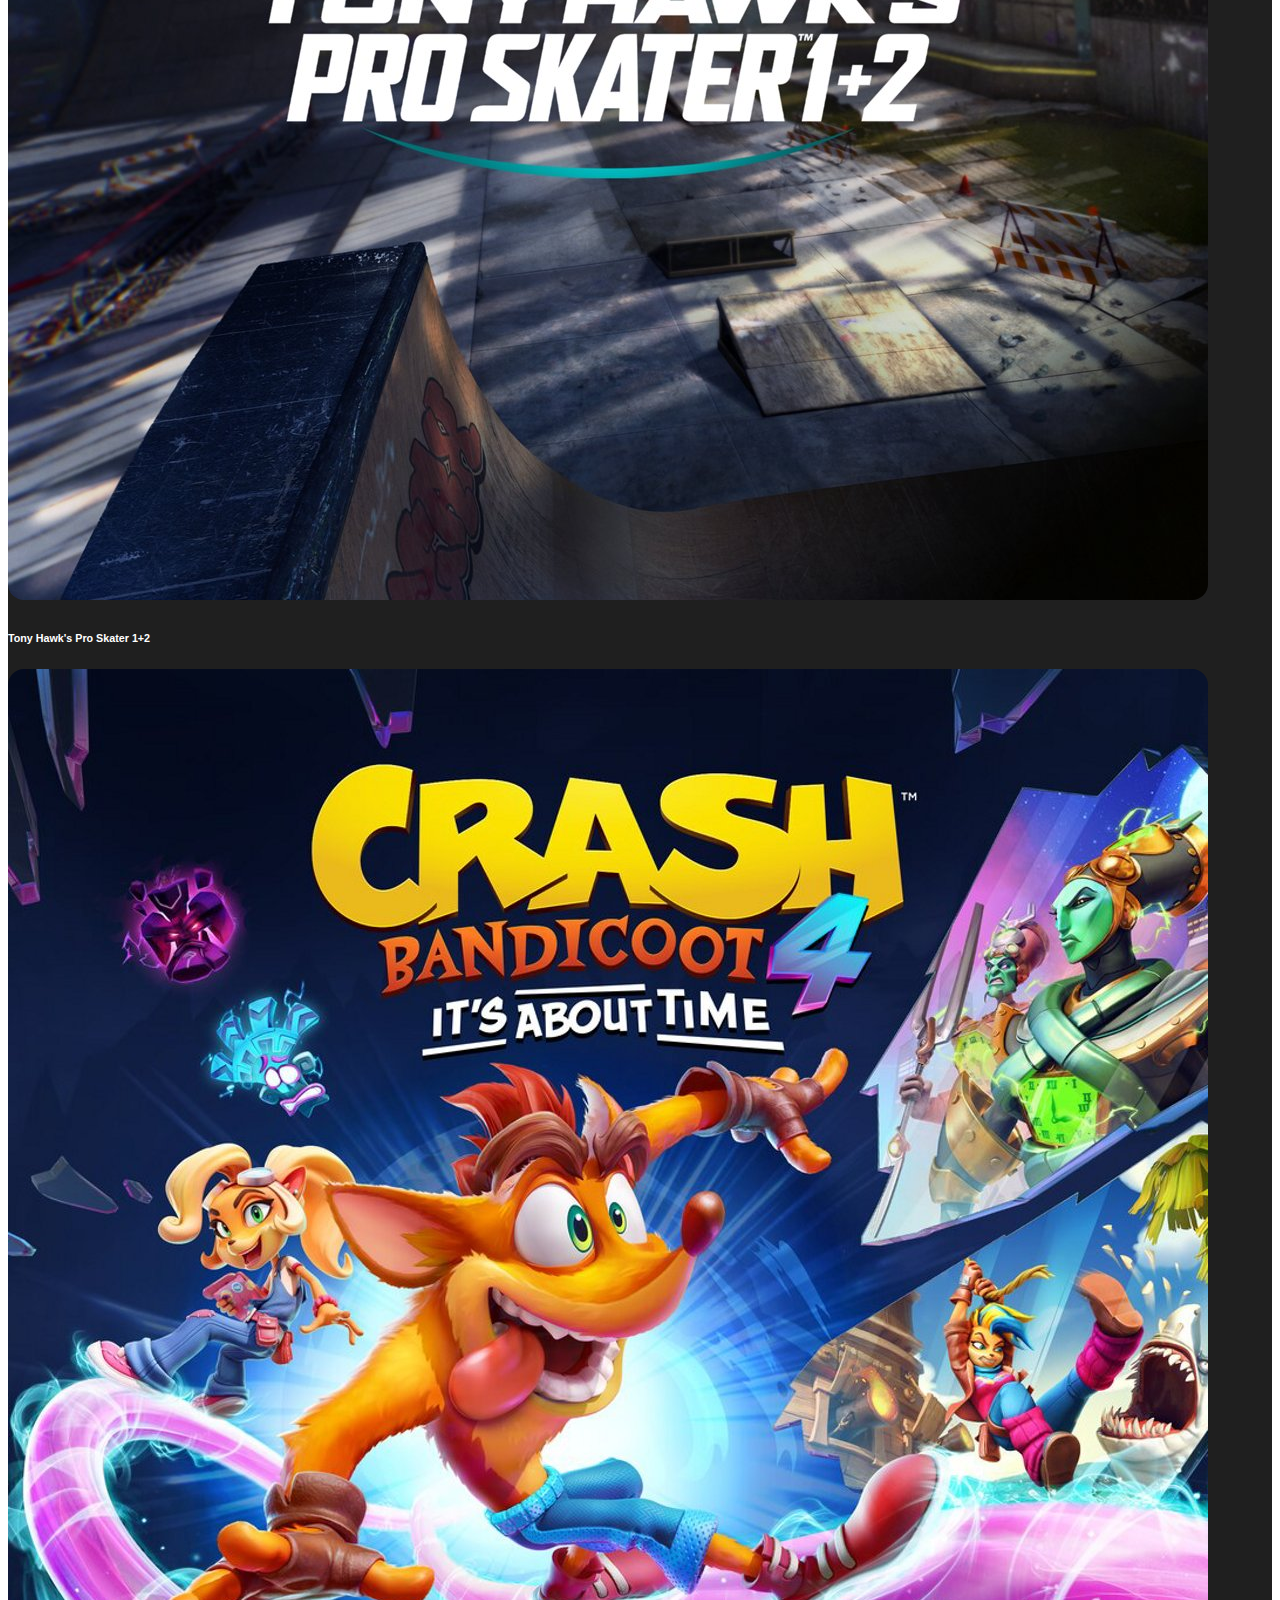
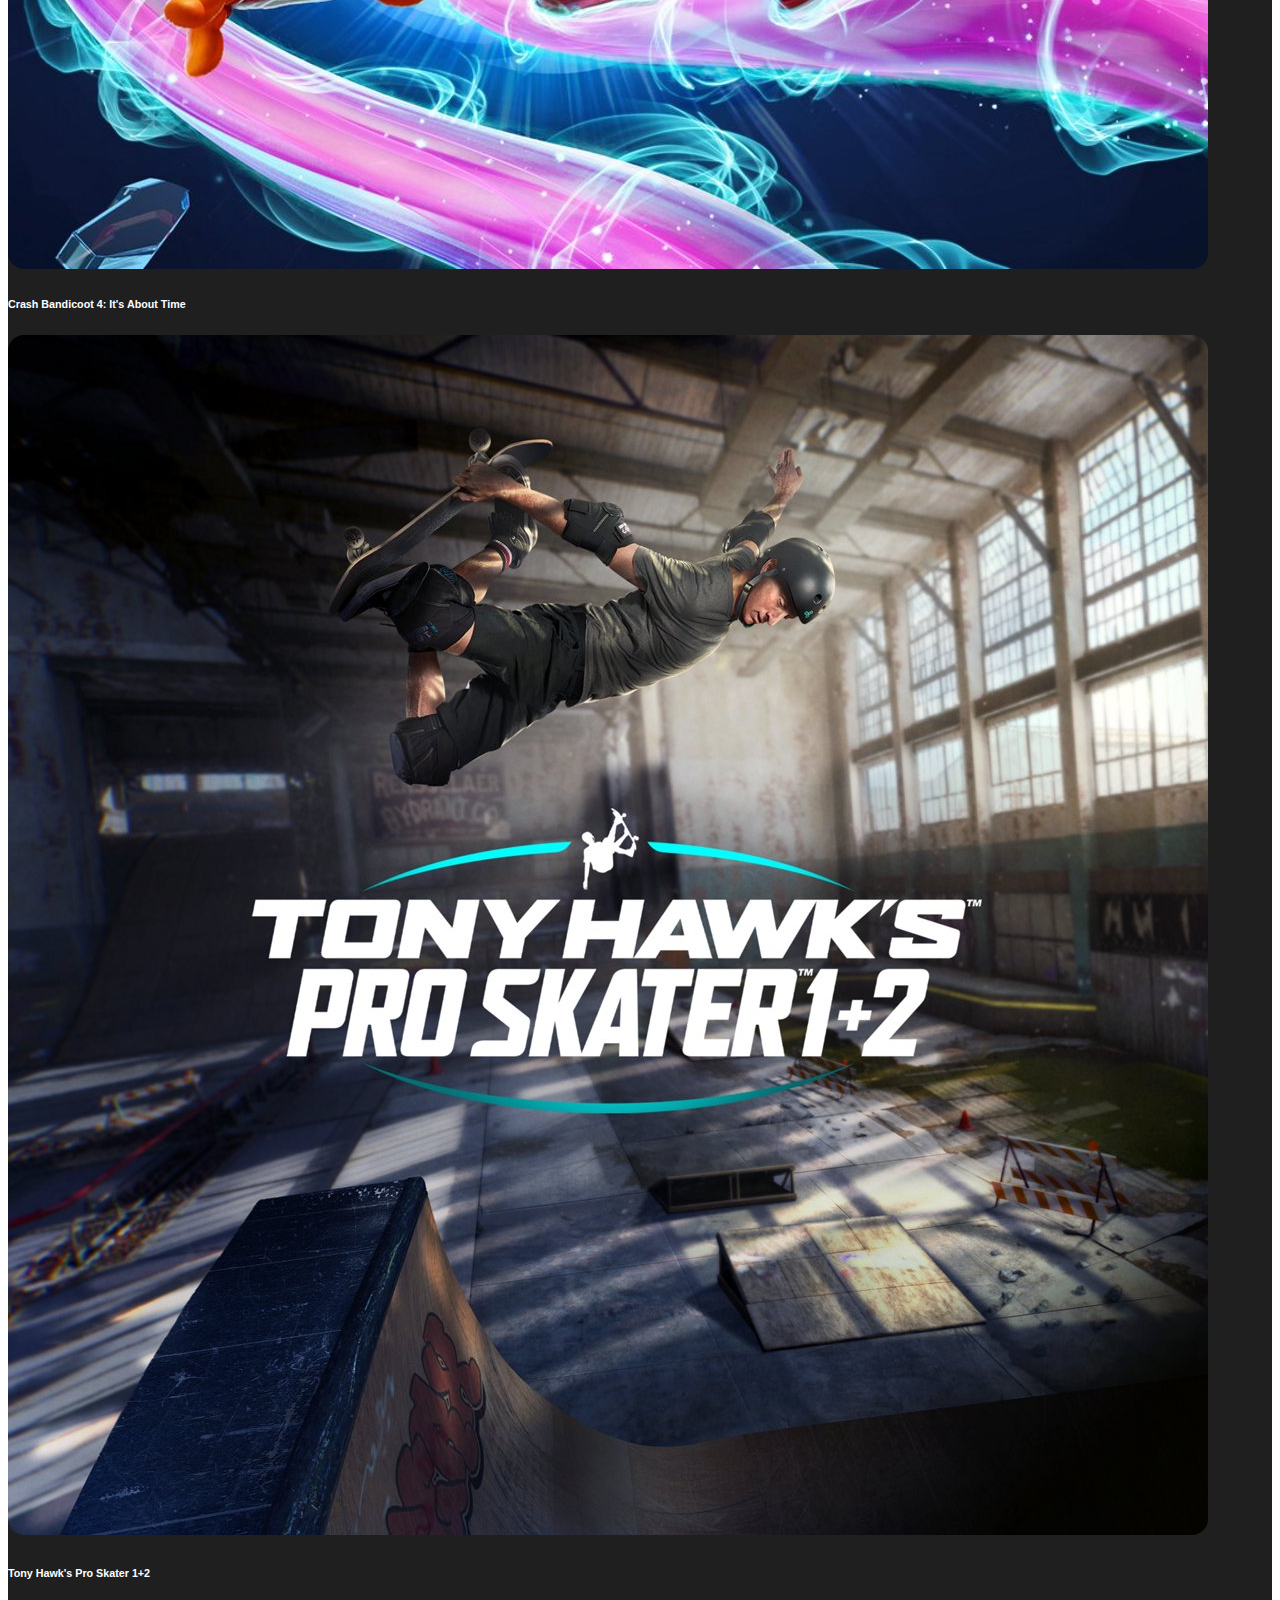
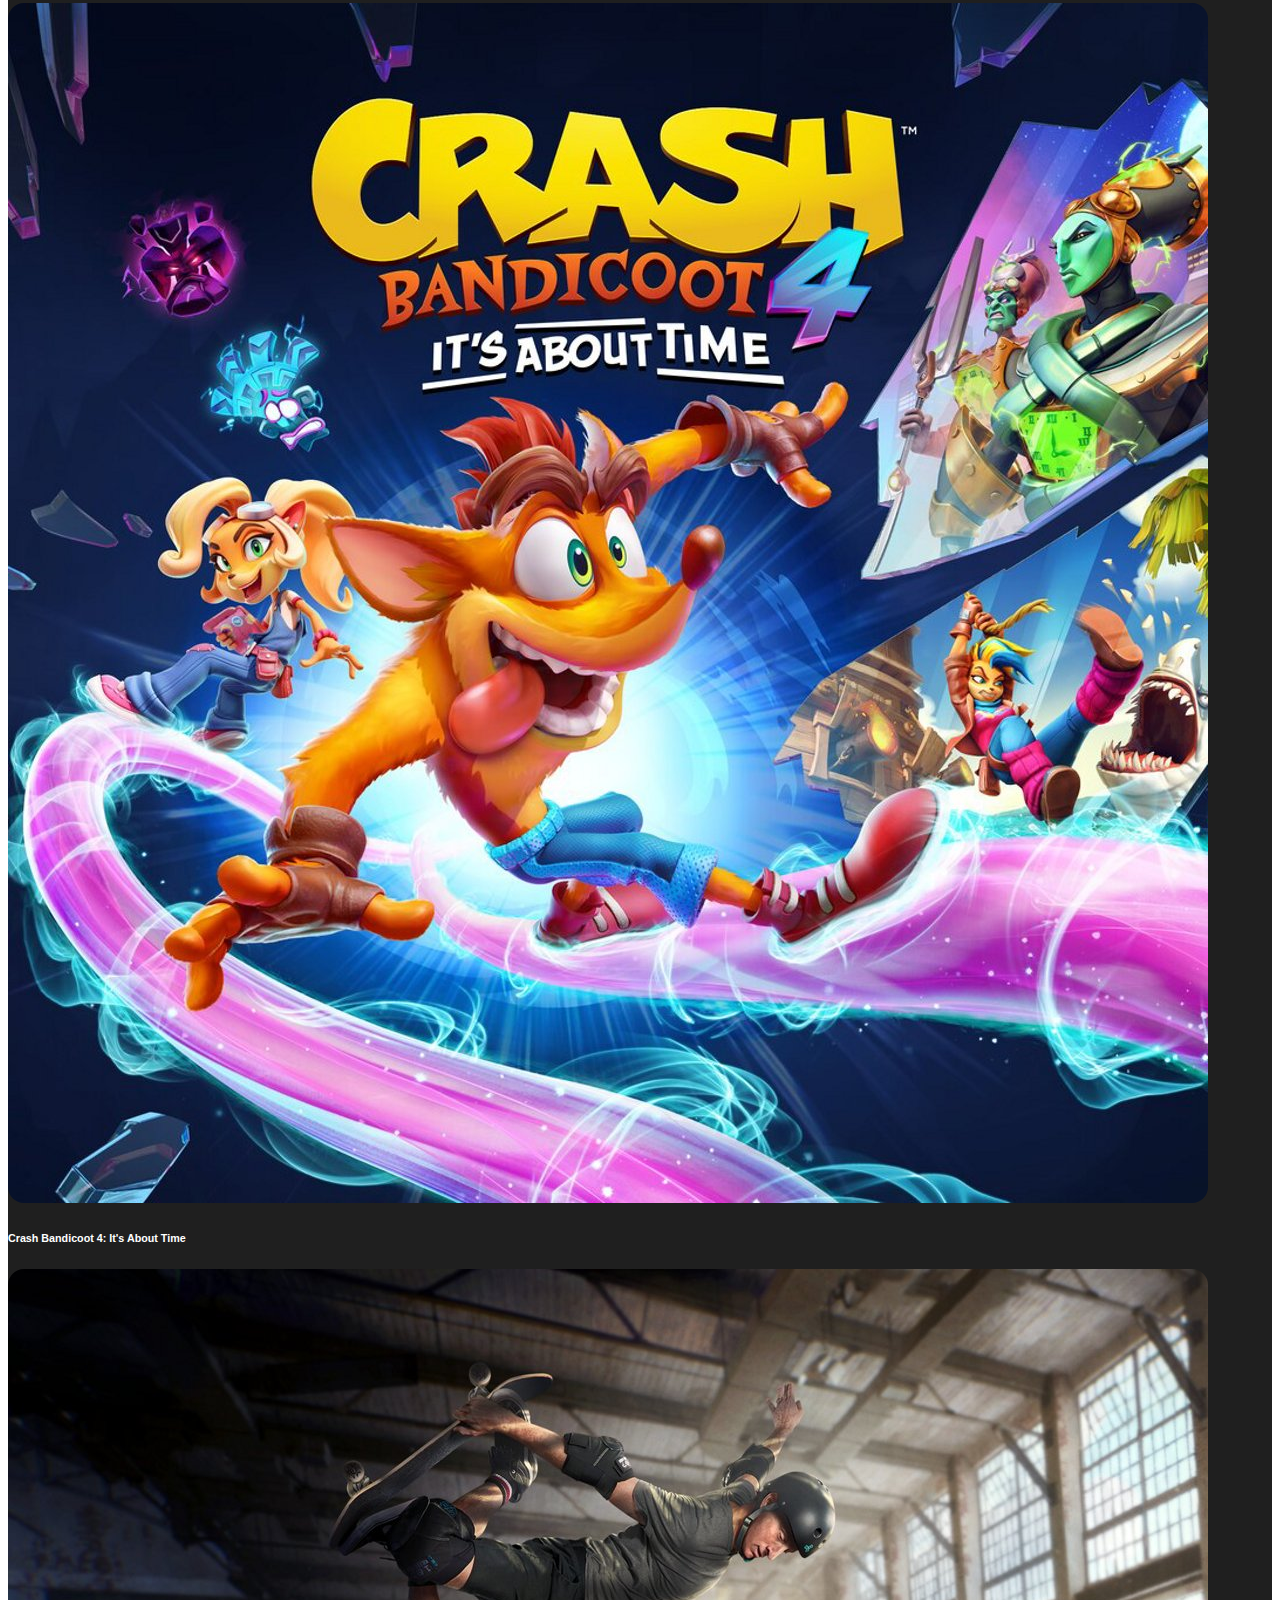
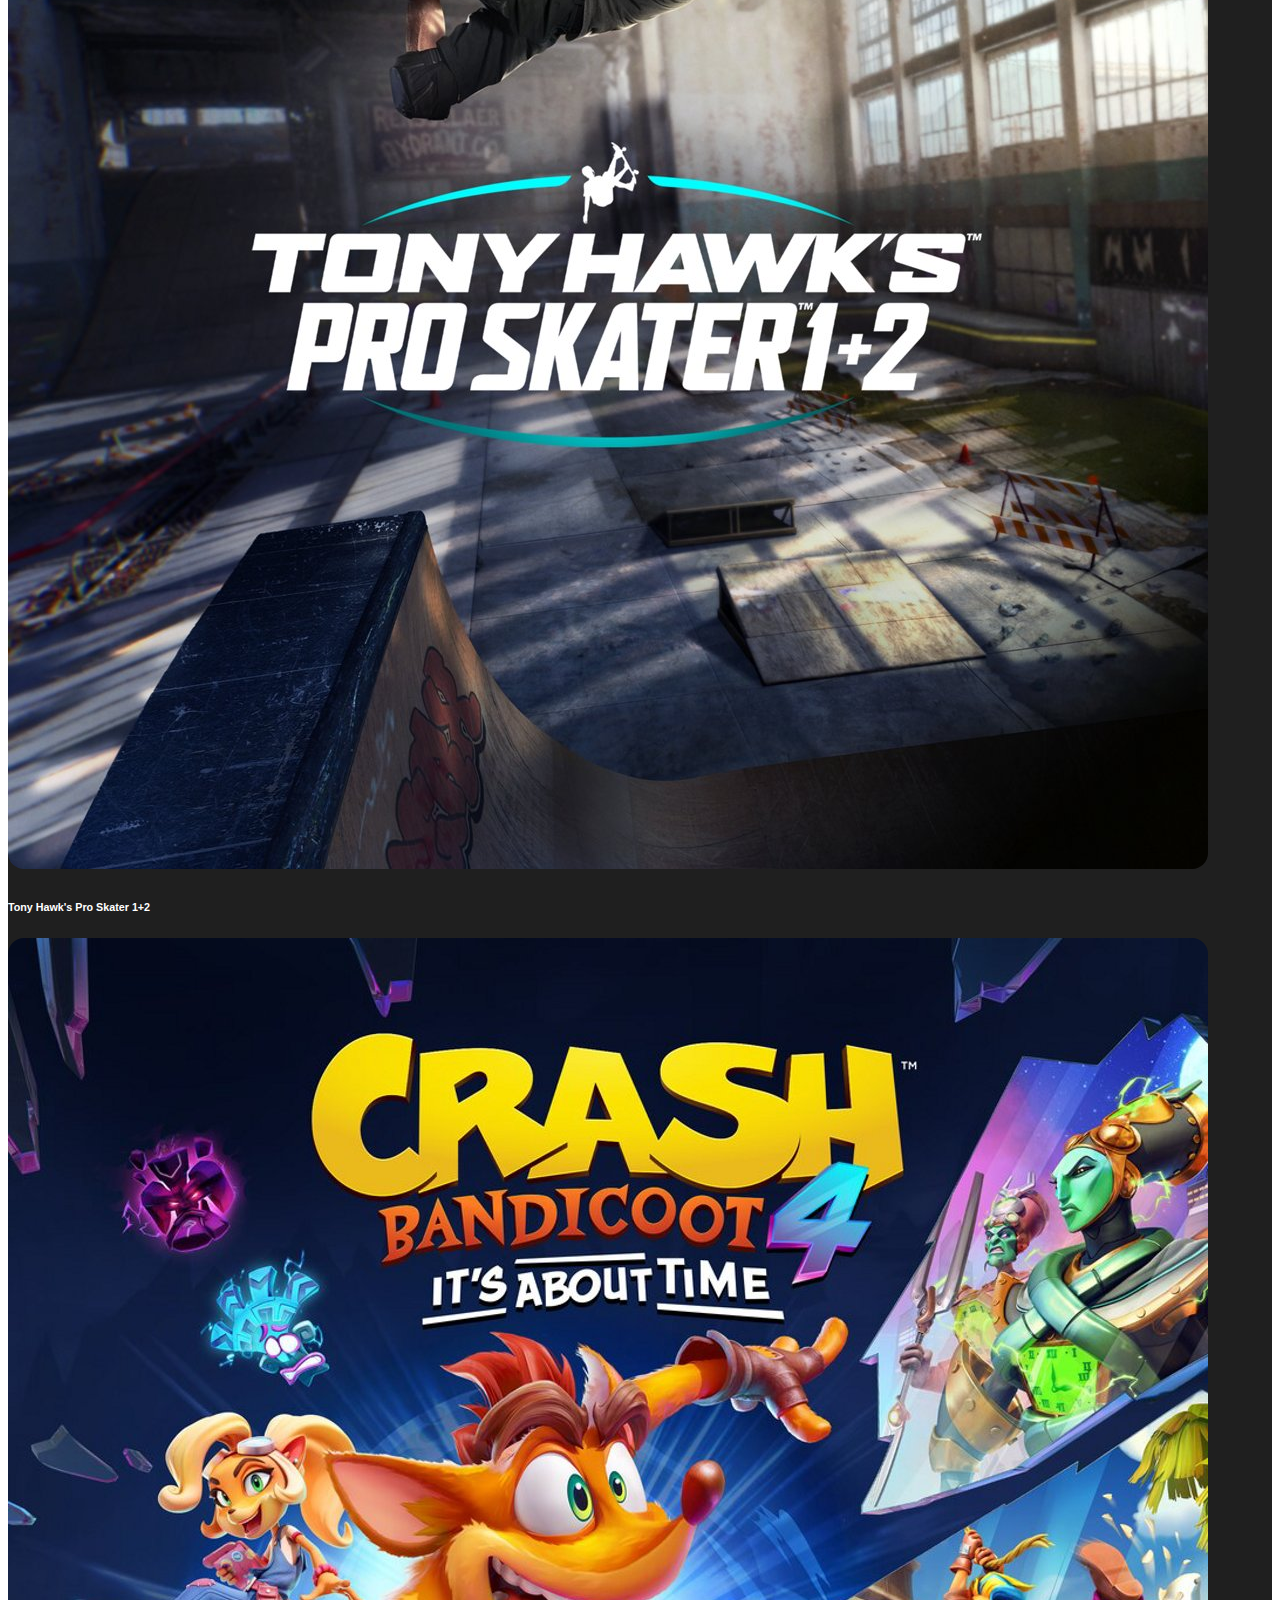
==== commit 61b64e80: "Playstation: Fix bugs & validation check" ====
--- a/index.html
+++ b/index.html
@@ -1,5 +1,5 @@
 <!DOCTYPE html>
-<html lang="en">
+<html lang="it">
 
 <head>
     <meta charset="UTF-8">
@@ -95,32 +95,32 @@
                 <div class="row row-cols-2 row-cols-sm-3 row-cols-lg-6 gy-3">
                     <div class="col">
                         <div class="game rounded-5 border-primary border border-2 p-1">
-                            <img src="./assets/img/returnal-listing-thumb-01-ps5.jpg" class="rounded-5" alt="">
+                            <a href=""><img src="./assets/img/returnal-listing-thumb-01-ps5.jpg" class="rounded-5" alt=""></a>
                         </div>
                     </div>
                     <div class="col">
                         <div class="game">
-                            <img src="./assets/img/ratchet-and-clank-rift-apart-keyart.jpg" class="rounded-5" alt="">
+                            <a href="#"><img src="./assets/img/ratchet-and-clank-rift-apart-keyart.jpg" class="rounded-5" alt=""></a>
                         </div>
                     </div>
                     <div class="col">
                         <div class="game">
-                            <img src="./assets/img/returnal-listing-thumb-01-ps5.jpg" class="rounded-5" alt="">
+                            <a href="#"><img src="./assets/img/returnal-listing-thumb-01-ps5.jpg" class="rounded-5" alt=""></a>
                         </div>
                     </div>
                     <div class="col">
                         <div class="game">
-                            <img src="./assets/img/ratchet-and-clank-rift-apart-keyart.jpg" class="rounded-5" alt="">
+                            <a href="#"><img src="./assets/img/ratchet-and-clank-rift-apart-keyart.jpg" class="rounded-5" alt=""></a>
                         </div>
                     </div>
                     <div class="col">
                         <div class="game">
-                            <img src="./assets/img/returnal-listing-thumb-01-ps5.jpg" class="rounded-5" alt="">
+                            <a href="#"><img src="./assets/img/returnal-listing-thumb-01-ps5.jpg" class="rounded-5" alt=""></a>
                         </div>
                     </div>
                     <div class="col">
                         <div class="game">
-                            <img src="./assets/img/ratchet-and-clank-rift-apart-keyart.jpg" class="rounded-5" alt="">
+                            <a href="#"><img src="./assets/img/ratchet-and-clank-rift-apart-keyart.jpg" class="rounded-5" alt=""></a>
                         </div>
                     </div>
                 </div>
@@ -150,32 +150,32 @@
                 <div class="row row-cols-3 row-cols-md-5">
                     <div class="col active">
                         <div class="play5_thumb active">
-                            <img src="./assets/img/playstation-5-thumb.png" alt="">
-                            <h6 class="my-2">Console PS5</h6>
+                            <a href="#"><img src="./assets/img/playstation-5-thumb.png" alt="">
+                                <h6 class="my-2">Console PS5</h6></a>
                         </div>
                     </div>
                     <div class="col">
                         <div class="play5_thumb opacity">
-                            <img src="./assets/img/joypad-thumb.png" alt="">
-                            <h6 class="my-2">Controller wireless DualSense<i class="fas fa-trademark"></i></h6>
+                            <a href="#"><img src="./assets/img/joypad-thumb.png" alt="">
+                                <h6 class="my-2">Controller wireless DualSense<i class="fas fa-trademark"></i></h6></a>
                         </div>
                     </div>
                     <div class="col">
                         <div class="play5_thumb opacity">
-                            <img src="./assets/img/headset-thumb.png" alt="">
-                            <h6 class="my-2">Cuffie wireless con microfono PULSE 3<i class="fas fa-trademark"></i></h6>
+                            <a href="#"><img src="./assets/img/headset-thumb.png" alt="">
+                                <h6 class="my-2">Cuffie wireless con microfono PULSE 3<i class="fas fa-trademark"></i></h6></a>
                         </div>
                     </div>
                     <div class="col">
                         <div class="play5_thumb opacity">
-                            <img src="./assets/img/remote-thumb.png" alt="">
-                            <h6 class="my-2">Telecomando Media</h6>
+                            <a href="#"><img src="./assets/img/remote-thumb.png" alt="">
+                                <h6 class="my-2">Telecomando Media</h6></a>
                         </div>
                     </div>
                     <div class="col">
                         <div class="play5_thumb opacity">
-                            <img src="./assets/img/camera-thumb.jpg" alt="">
-                            <h6 class="my-2">Telecamera HD</h6>
+                            <a href="#"><img src="./assets/img/camera-thumb.jpg" alt="">
+                                <h6 class="my-2">Telecamera HD</h6></a>
                         </div>
                     </div>
                 </div>
@@ -201,80 +201,74 @@
                 <div class="row row-cols-2 row-cols-sm-3 row-cols-lg-6 gy-5">
                     <div class="col">
                         <div class="img_release">
-                            <img src="./assets/img/tony-hawks-pro-skater-1-2-store-art.jpg" alt="">
-                            <h6 class="pt-2">Tony Hawk's<i class="fas fa-trademark"></i> Pro Skater<i
-                                    class="fas fa-trademark"></i> 1+2</h6>
-                        </div>
-                    </div>
-                    <div class="col">
-                        <div class="img_release">
-                            <img src="./assets/img/crash-bandicoot-4-its-about-time-store-art.jpg" alt="">
-                            <h6 class="pt-2">Crash Bandicoot 4: It's About Time</h6>
-                        </div>
-                    </div>
-                    <div class="col">
-                        <div class="img_release">
-                            <img src="./assets/img/tony-hawks-pro-skater-1-2-store-art.jpg" alt="">
-                            <h6 class="pt-2">Tony Hawk's<i class="fas fa-trademark"></i> Pro Skater<i
-                                    class="fas fa-trademark"></i> 1+2</h6>
-                        </div>
-                    </div>
-                    <div class="col">
-                        <div class="img_release">
-                            <img src="./assets/img/crash-bandicoot-4-its-about-time-store-art.jpg" alt="">
-                            <h6 class="pt-2">Crash Bandicoot 4: It's About Time</h6>
-                        </div>
-                    </div>
-                    <div class="col">
-                        <div class="img_release">
-                            <img src="./assets/img/tony-hawks-pro-skater-1-2-store-art.jpg" alt="">
-                            <h6 class="pt-2">Tony Hawk's<i class="fas fa-trademark"></i> Pro Skater<i
-                                    class="fas fa-trademark"></i> 1+2</h6>
-                        </div>
-                    </div>
-                    <div class="col">
-                        <div class="img_release">
-                            <img src="./assets/img/crash-bandicoot-4-its-about-time-store-art.jpg" alt="">
-                            <h6 class="pt-2">Crash Bandicoot 4: It's About Time</h6>
-                        </div>
-                    </div>
-                    <div class="col">
-                        <div class="img_release">
-                            <img src="./assets/img/tony-hawks-pro-skater-1-2-store-art.jpg" alt="">
-                            <h6 class="pt-2">Tony Hawk's<i class="fas fa-trademark"></i> Pro Skater<i
-                                    class="fas fa-trademark"></i> 1+2</h6>
-                        </div>
-                    </div>
-                    <div class="col">
-                        <div class="img_release">
-                            <img src="./assets/img/crash-bandicoot-4-its-about-time-store-art.jpg" alt="">
-                            <h6 class="pt-2">Crash Bandicoot 4: It's About Time</h6>
-                        </div>
-                    </div>
-                    <div class="col">
-                        <div class="img_release">
-                            <img src="./assets/img/tony-hawks-pro-skater-1-2-store-art.jpg" alt="">
-                            <h6 class="pt-2">Tony Hawk's<i class="fas fa-trademark"></i> Pro Skater<i
-                                    class="fas fa-trademark"></i> 1+2</h6>
-                        </div>
-                    </div>
-                    <div class="col">
-                        <div class="img_release">
-                            <img src="./assets/img/crash-bandicoot-4-its-about-time-store-art.jpg" alt="">
-                            <h6 class="pt-2">Crash Bandicoot 4: It's About Time</h6>
-                        </div>
-                    </div>
-                    <div class="col">
-                        <div class="img_release">
-                            <img src="./assets/img/tony-hawks-pro-skater-1-2-store-art.jpg" alt="">
-                            <h6 class="pt-2">Tony Hawk's<i class="fas fa-trademark"></i> Pro Skater<i
-                                    class="fas fa-trademark"></i> 1+2</h6>
-                        </div>
-                    </div>
-                    <div class="col">
-                        <div class="img_release">
-                            <img src="./assets/img/crash-bandicoot-4-its-about-time-store-art.jpg" alt="">
-                            <h6 class="pt-2">Crash Bandicoot 4: It's About Time</h6>
+                            <a href="#"><img src="./assets/img/tony-hawks-pro-skater-1-2-store-art.jpg" alt="">
+                            <h6 class="pt-2">Tony Hawk's<i class="fas fa-trademark"></i> Pro Skater<i class="fas fa-trademark"></i> 1+2</h6></a>
+                        </div>
+                    </div>
+                    <div class="col">
+                        <div class="img_release">
+                            <a href="#"><img src="./assets/img/crash-bandicoot-4-its-about-time-store-art.jpg" alt="">
+                            <h6 class="pt-2">Crash Bandicoot 4: It's About Time</h6></a>
+                        </div>
+                    </div>
+                    <div class="col">
+                        <div class="img_release">
+                            <a href="#"><img src="./assets/img/tony-hawks-pro-skater-1-2-store-art.jpg" alt="">
+                            <h6 class="pt-2">Tony Hawk's<i class="fas fa-trademark"></i> Pro Skater<i class="fas fa-trademark"></i> 1+2</h6></a>
+                        </div>
+                    </div>
+                    <div class="col">
+                        <div class="img_release">
+                            <a href="#"><img src="./assets/img/crash-bandicoot-4-its-about-time-store-art.jpg" alt="">
+                            <h6 class="pt-2">Crash Bandicoot 4: It's About Time</h6></a>
+                        </div>
+                    </div>
+                    <div class="col">
+                        <div class="img_release">
+                            <a href="#"><img src="./assets/img/tony-hawks-pro-skater-1-2-store-art.jpg" alt="">
+                            <h6 class="pt-2">Tony Hawk's<i class="fas fa-trademark"></i> Pro Skater<i class="fas fa-trademark"></i> 1+2</h6></a>
+                        </div>
+                    </div>
+                    <div class="col">
+                        <div class="img_release">
+                            <a href="#"><img src="./assets/img/crash-bandicoot-4-its-about-time-store-art.jpg" alt="">
+                            <h6 class="pt-2">Crash Bandicoot 4: It's About Time</h6></a>
+                        </div>
+                    </div>
+                    <div class="col">
+                        <div class="img_release">
+                            <a href="#"><img src="./assets/img/tony-hawks-pro-skater-1-2-store-art.jpg" alt="">
+                            <h6 class="pt-2">Tony Hawk's<i class="fas fa-trademark"></i> Pro Skater<i class="fas fa-trademark"></i> 1+2</h6></a>
+                        </div>
+                    </div>
+                    <div class="col">
+                        <div class="img_release">
+                            <a href="#"><img src="./assets/img/crash-bandicoot-4-its-about-time-store-art.jpg" alt="">
+                            <h6 class="pt-2">Crash Bandicoot 4: It's About Time</h6></a>
+                        </div>
+                    </div>
+                    <div class="col">
+                        <div class="img_release">
+                            <a href="#"><img src="./assets/img/tony-hawks-pro-skater-1-2-store-art.jpg" alt="">
+                            <h6 class="pt-2">Tony Hawk's<i class="fas fa-trademark"></i> Pro Skater<i class="fas fa-trademark"></i> 1+2</h6></a>
+                        </div>
+                    </div>
+                    <div class="col">
+                        <div class="img_release">
+                            <a href="#"><img src="./assets/img/crash-bandicoot-4-its-about-time-store-art.jpg" alt="">
+                            <h6 class="pt-2">Crash Bandicoot 4: It's About Time</h6></a>
+                        </div>
+                    </div>
+                    <div class="col">
+                        <div class="img_release">
+                            <a href="#"><img src="./assets/img/tony-hawks-pro-skater-1-2-store-art.jpg" alt="">
+                            <h6 class="pt-2">Tony Hawk's<i class="fas fa-trademark"></i> Pro Skater<i class="fas fa-trademark"></i> 1+2</h6></a>
+                        </div>
+                    </div>
+                    <div class="col">
+                        <div class="img_release">
+                            <a href="#"><img src="./assets/img/crash-bandicoot-4-its-about-time-store-art.jpg" alt="">
+                            <h6 class="pt-2">Crash Bandicoot 4: It's About Time</h6></a>
                         </div>
                     </div>
                 </div>
@@ -289,33 +283,30 @@
                 <div class="row row-cols-1 row-cols-md-3">
                     <div class="col">
                         <div class="play4_thumb">
-                            <img src="./assets/img/ps4-slim-homepage-image-block.jpg" alt="">
+                            <a href="#"><img src="./assets/img/ps4-slim-homepage-image-block.jpg" alt=""></a>
                             <div class="play4_thumb_txt text-start">
                                 <h2>PlayStation 4</h2>
-                                <p class="p_gray p_size py-3">Giochi incredibili live su PS4, con 1 TB di spazio di
-                                    archiviazione.</p>
+                                <p class="p_gray p_size py-3">Giochi incredibili live su PS4, con 1 TB di spazio di archiviazione.</p>
                                 <a href="#" class="btn rounded-pill btn-primary">Scopri di più</a>
                             </div>
                         </div>
                     </div>
                     <div class="col">
                         <div class="play4_thumb">
-                            <img src="./assets/img/double11-202010-tw-psvr.jpg" alt="">
+                            <a href="#"><img src="./assets/img/double11-202010-tw-psvr.jpg" alt=""></a>
                             <div class="play4_thumb_txt text-start">
                                 <h2>PlayStation VR</h2>
-                                <p class="p_gray p_size py-3">Oltre 500 titoli ed esperienze di gioco. Scoprili tutti.
-                                </p>
+                                <p class="p_gray p_size py-3">Oltre 500 titoli ed esperienze di gioco. Scoprili tutti.</p>
                                 <a href="#" class="btn rounded-pill btn-primary">Scopri di più</a>
                             </div>
                         </div>
                     </div>
                     <div class="col">
                         <div class="play4_thumb">
-                            <img src="./assets/img/dualshock-4-listing-thumb.jpg" alt="">
+                            <a href="#"><img src="./assets/img/dualshock-4-listing-thumb.jpg" alt=""></a>
                             <div class="play4_thumb_txt text-start">
                                 <h2>Accessori</h2>
-                                <p class="p_gray p_size py-3">Migliora la tua esperienza PS4 con una gamma di accessori
-                                    ufficiali.</p>
+                                <p class="p_gray p_size py-3">Migliora la tua esperienza PS4 con una gamma di accessori ufficiali.</p>
                                 <a href="#" class="btn rounded-pill btn-primary">Scopri di più</a>
                             </div>
                         </div>
@@ -324,7 +315,7 @@
             </div>
         </section>
         <!-- /.play4 -->
-        <section class="play_plus py-5 py-md-0">
+        <div class="play_plus py-5 py-md-0">
             <div class="container d-flex">
                 <div class="play_plus_txt align-self-center py-lg-5">
                     <img src="./assets/img/ps-plus-logo.png" alt="">
@@ -336,7 +327,7 @@
                     <img src="./assets/img/ps-plus-april-monthly-games-featured-image-block.png" alt="">
                 </div>
             </div>
-        </section>
+        </div>
         <!-- /.play_plus -->
         <section class="playstore text-center my-5 py-5">
             <div class="container">
@@ -345,19 +336,19 @@
                     PS VR, tutti in un unico posto.</p>
                 <div class="row row-cols-1 row-cols-md-3 gy-5">
                     <div class="col">
-                        <img src="./assets/img/playstation-store-games-under-20-spotlight.jpg" alt="">
-                    </div>
-                    <div class="col">
-                        <img src="./assets/img/playstation-store-golden-week-sale-spotlight.jpg" alt="">
-                    </div>
-                    <div class="col">
-                        <img src="./assets/img/playstation-store-free-to-play-spotlight.png" alt="">
+                        <a href="#"><img src="./assets/img/playstation-store-games-under-20-spotlight.jpg" alt=""></a>
+                    </div>
+                    <div class="col">
+                        <a href="#"><img src="./assets/img/playstation-store-golden-week-sale-spotlight.jpg" alt=""></a>
+                    </div>
+                    <div class="col">
+                        <a href="#"><img src="./assets/img/playstation-store-free-to-play-spotlight.png" alt=""></a>
                     </div>
                 </div>
             </div>
         </section>
         <!-- /.playstore -->
-        <section class="play_now py-5 py-md-0">
+        <div class="play_now py-5 py-md-0">
             <div class="container d-flex">
                 <div class="play_now_txt align-self-center py-lg-5">
                     <img src="./assets/img/ps-now-logo-two-column.png" alt="">
@@ -369,9 +360,9 @@
                     <img src="./assets/img/ps-now-april-featured-image-block.png" alt="">
                 </div>
             </div>
-        </section>
+        </div>
         <!-- /.play_now -->
-        <section class="social text-center my-5 pt-2 pb-5">
+        <div class="social text-center my-5 pt-2 pb-5">
             <h3 class="mb-5">Seguici sui social media</h3>
             <div class="container lg_custom">
                 <div class="row row-cols-2 row-cols-sm-4 gy-5">
@@ -381,7 +372,7 @@
                     <div class="col"><a href="#"><img src="./assets/img/youtube.png" alt=""></a></div>
                 </div>
             </div>
-        </section>
+        </div>
         <!-- /.social -->
     </main>
     <!-- /#site_main -->
@@ -429,7 +420,7 @@
                     <div class="sony_img">
                         <img src="./assets/img/sie-logo.svg" alt="">
                     </div>
-                    <p>Website<i class="fa-regular fa-copyright"></i>2021 Sony Interactive Entertainment Europe Limited. Tutti i contenuti, nomi dei giochi, nomi commerciali e/o di abbigliamento, marchi registrati, grafica e immagini associati sono marchi registrati e/o materiale protetto da copyright dei rispettivi proprietari. Tutti i diritti riservati. <a href="#" class="text-decoration-underline">Maggiori info</a></p>
+                    <p class="pt-2">Website<i class="fa-regular fa-copyright"></i>2021 Sony Interactive Entertainment Europe Limited. Tutti i contenuti, nomi dei giochi, nomi commerciali e/o di abbigliamento, marchi registrati, grafica e immagini associati sono marchi registrati e/o materiale protetto da copyright dei rispettivi proprietari. Tutti i diritti riservati. <a href="#" class="text-decoration-underline">Maggiori info</a></p>
                 </div>
             </div>
         </div>
--- a/assets/css/style.css
+++ b/assets/css/style.css
@@ -115,6 +115,11 @@
     border-bottom: 2px solid var(--ps-primary_subtitle);
 }
 
+.play5_thumb a{
+    color: var(--ps-darker);
+    text-decoration: none;
+}
+
 .fa-trademark{
     font-size: 9px;
 }
@@ -143,6 +148,12 @@
     border-radius: 1rem;
 }
 
+.img_release a{
+    color: var(--ps-lighter);
+    text-decoration: none;
+}
+
+
 .fa-registered{
     font-size: 15px;
 }
